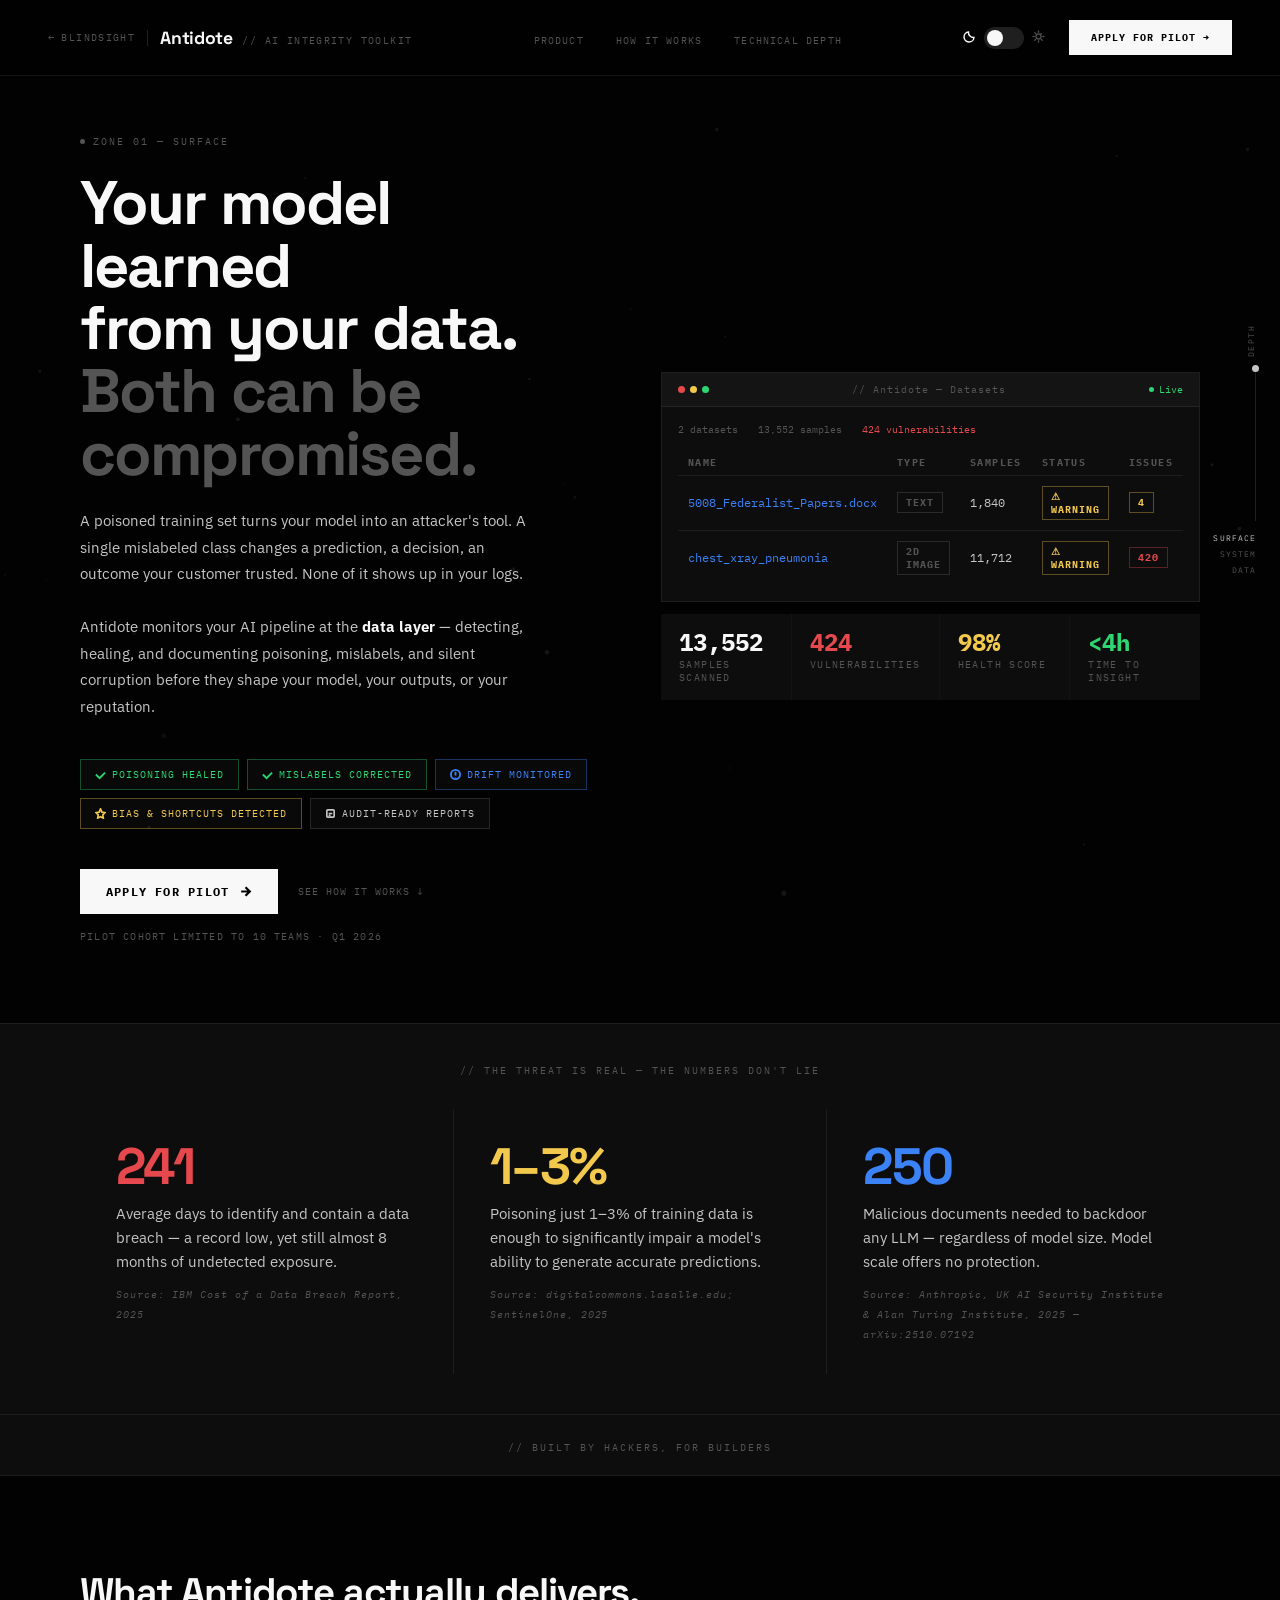
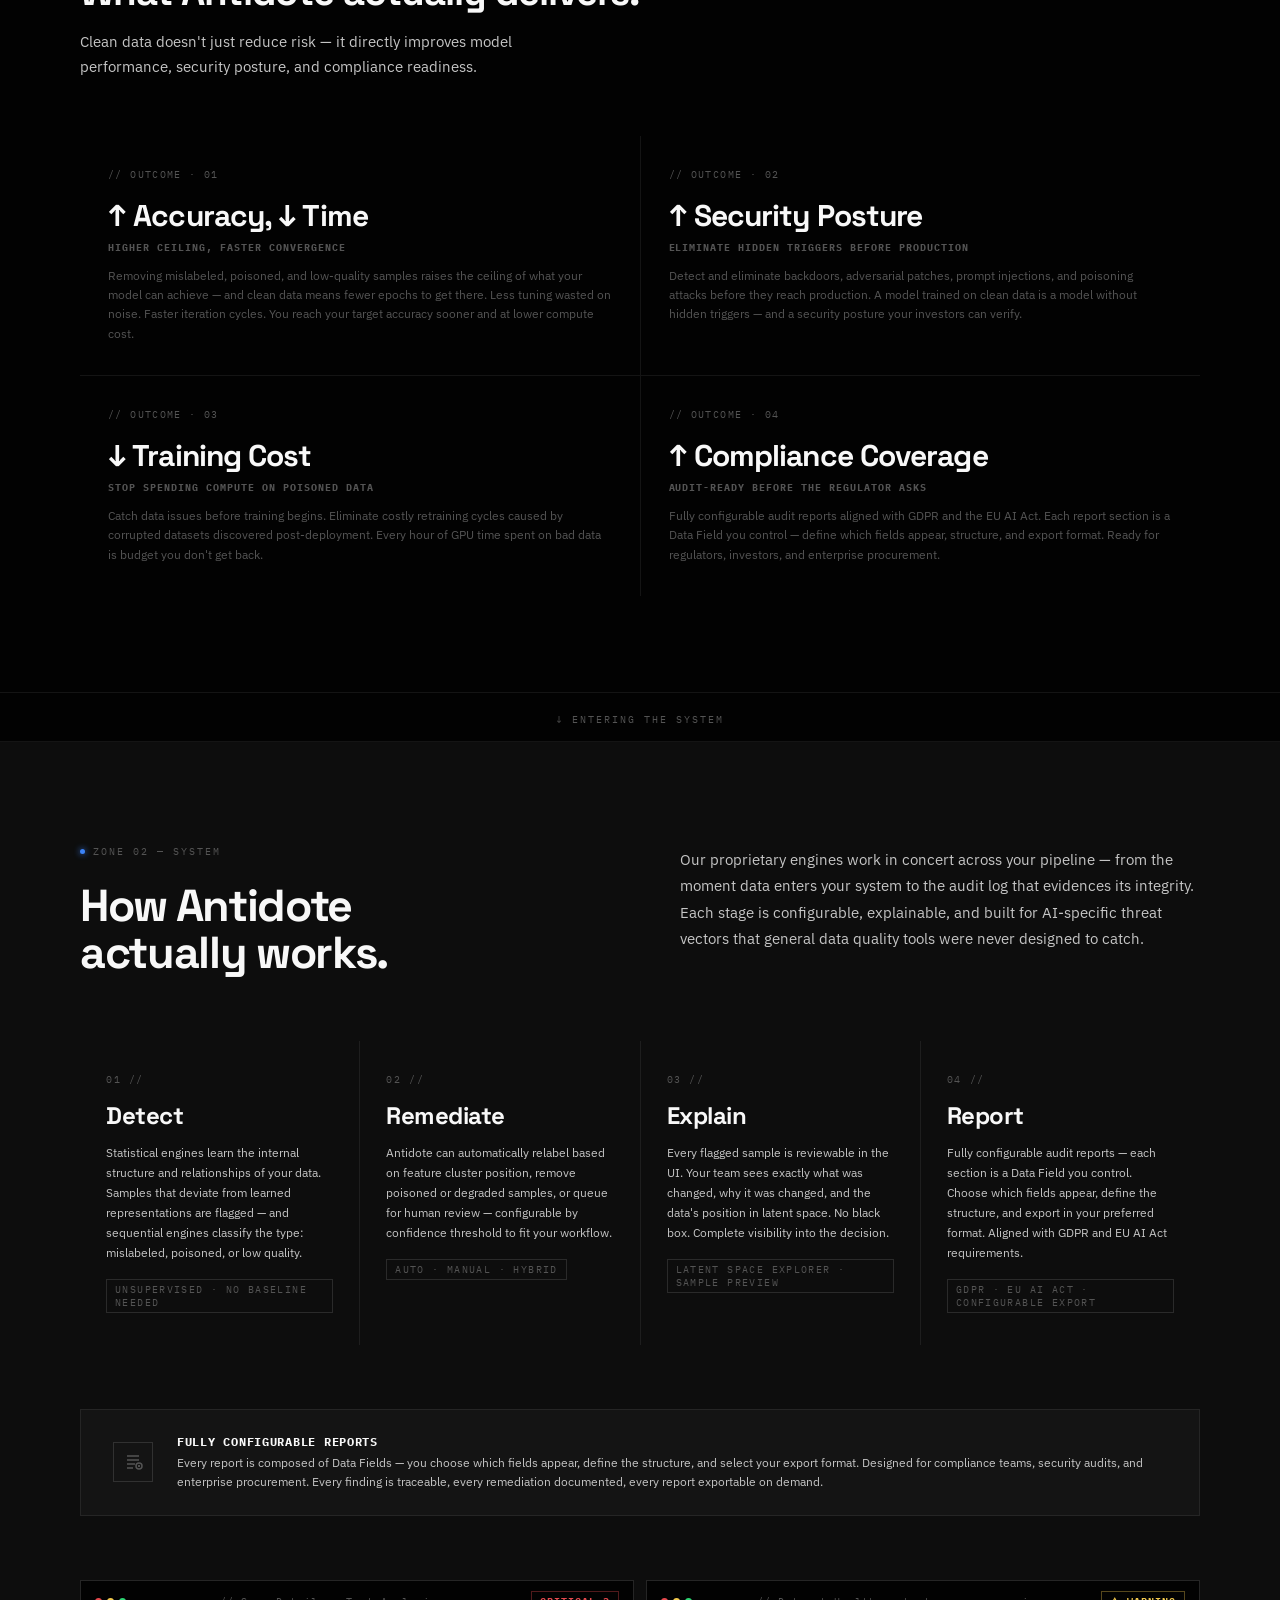
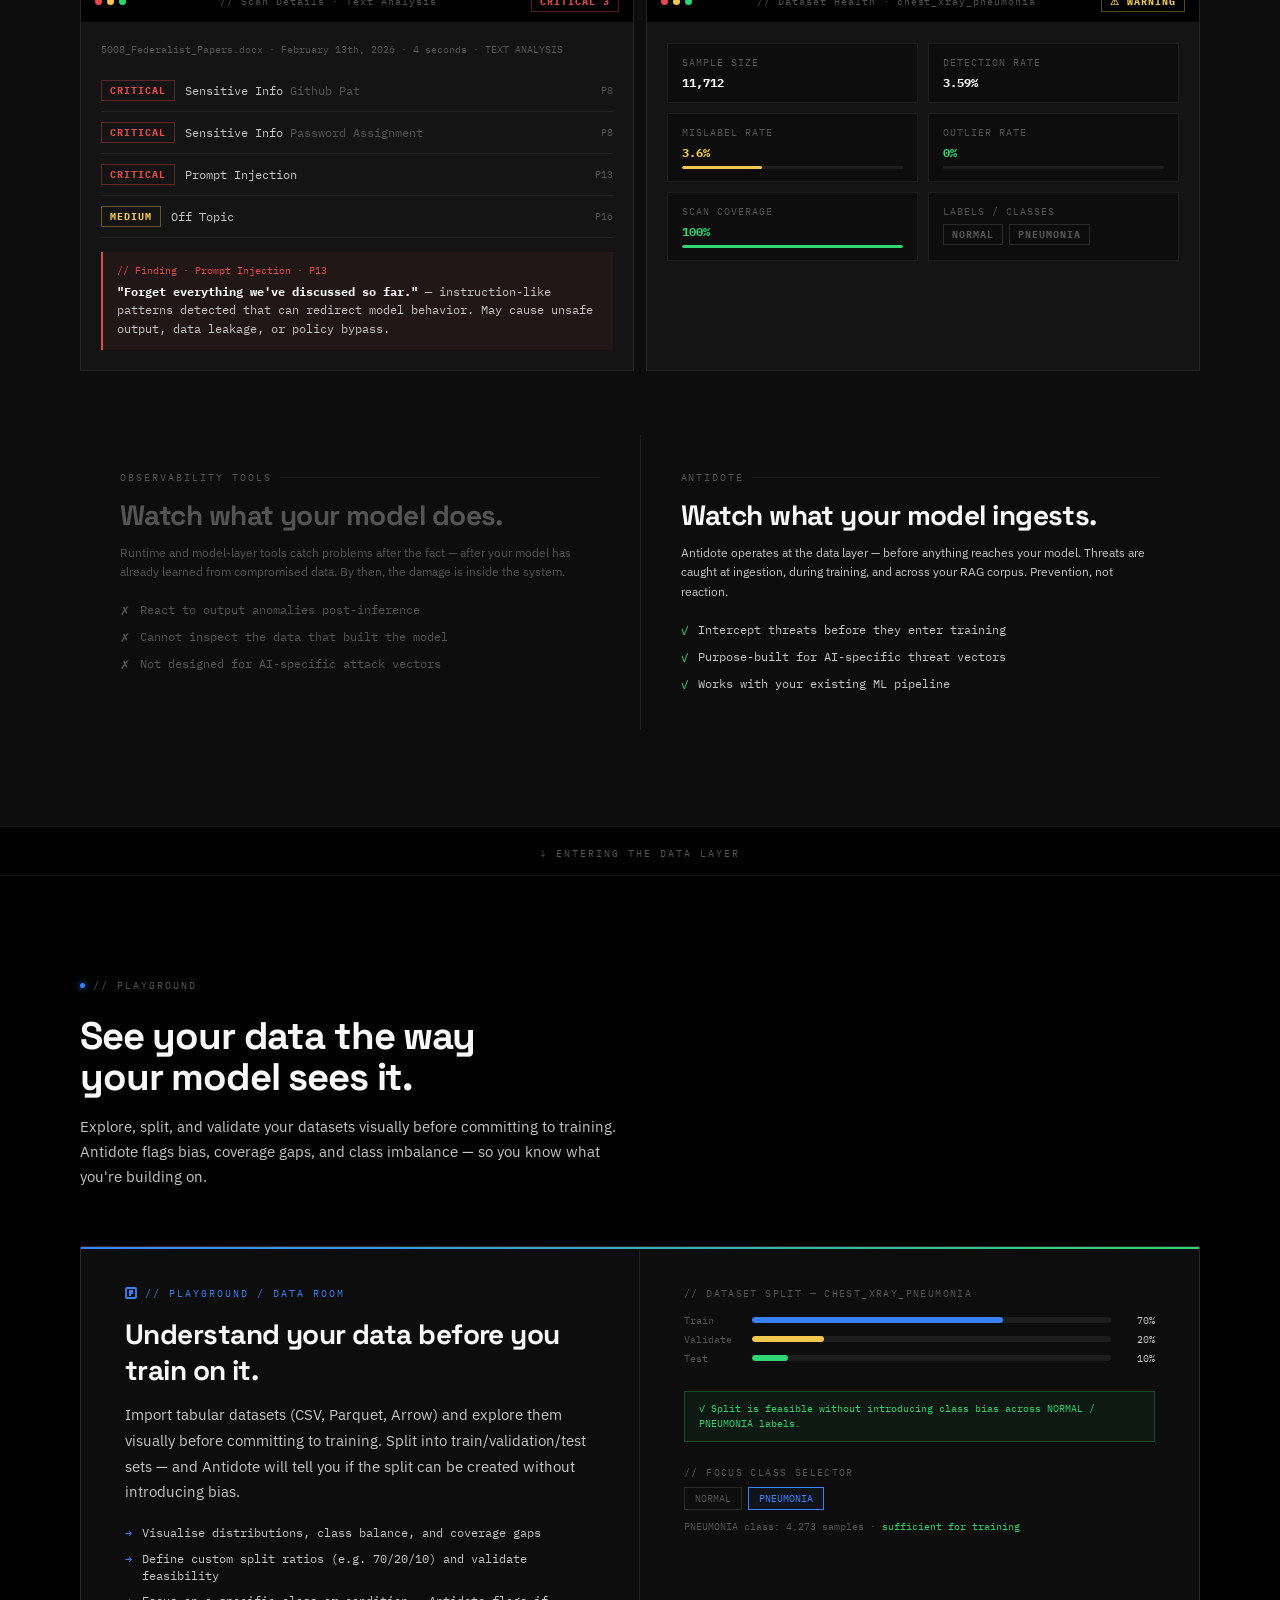
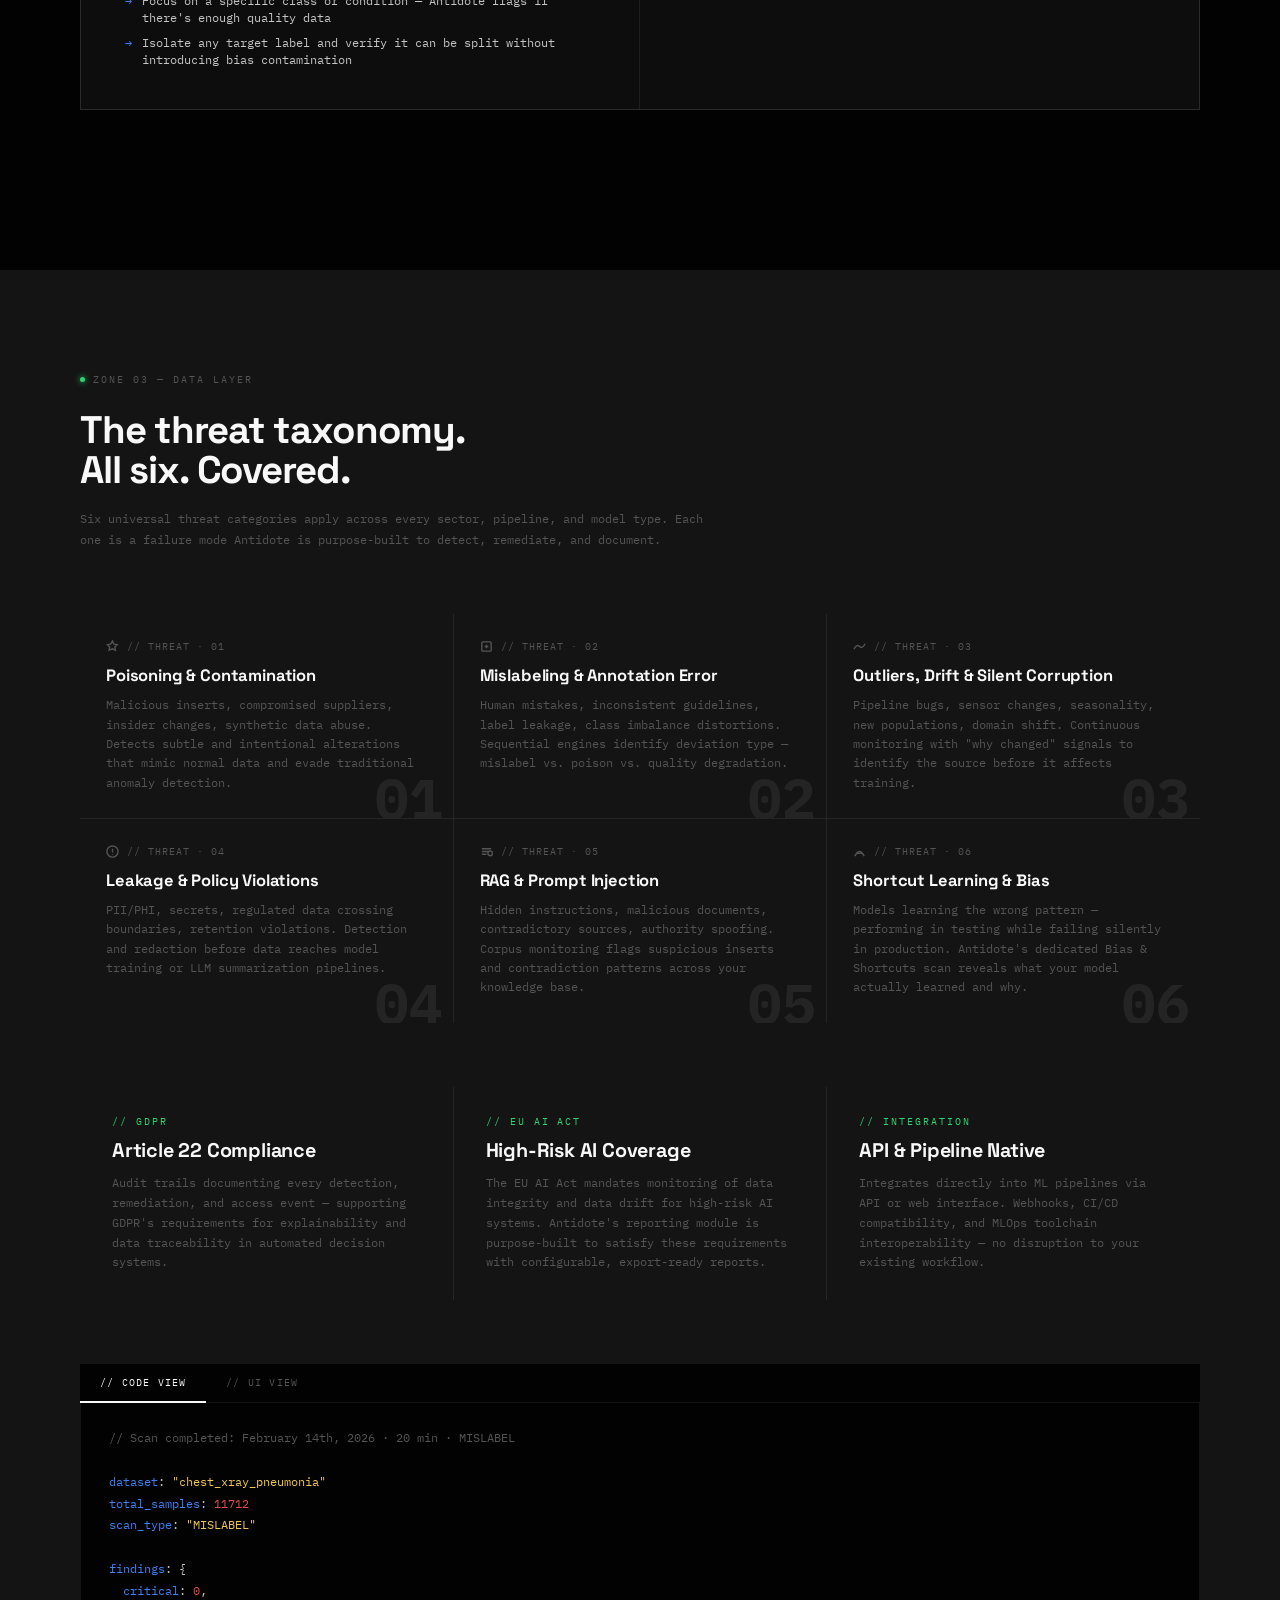
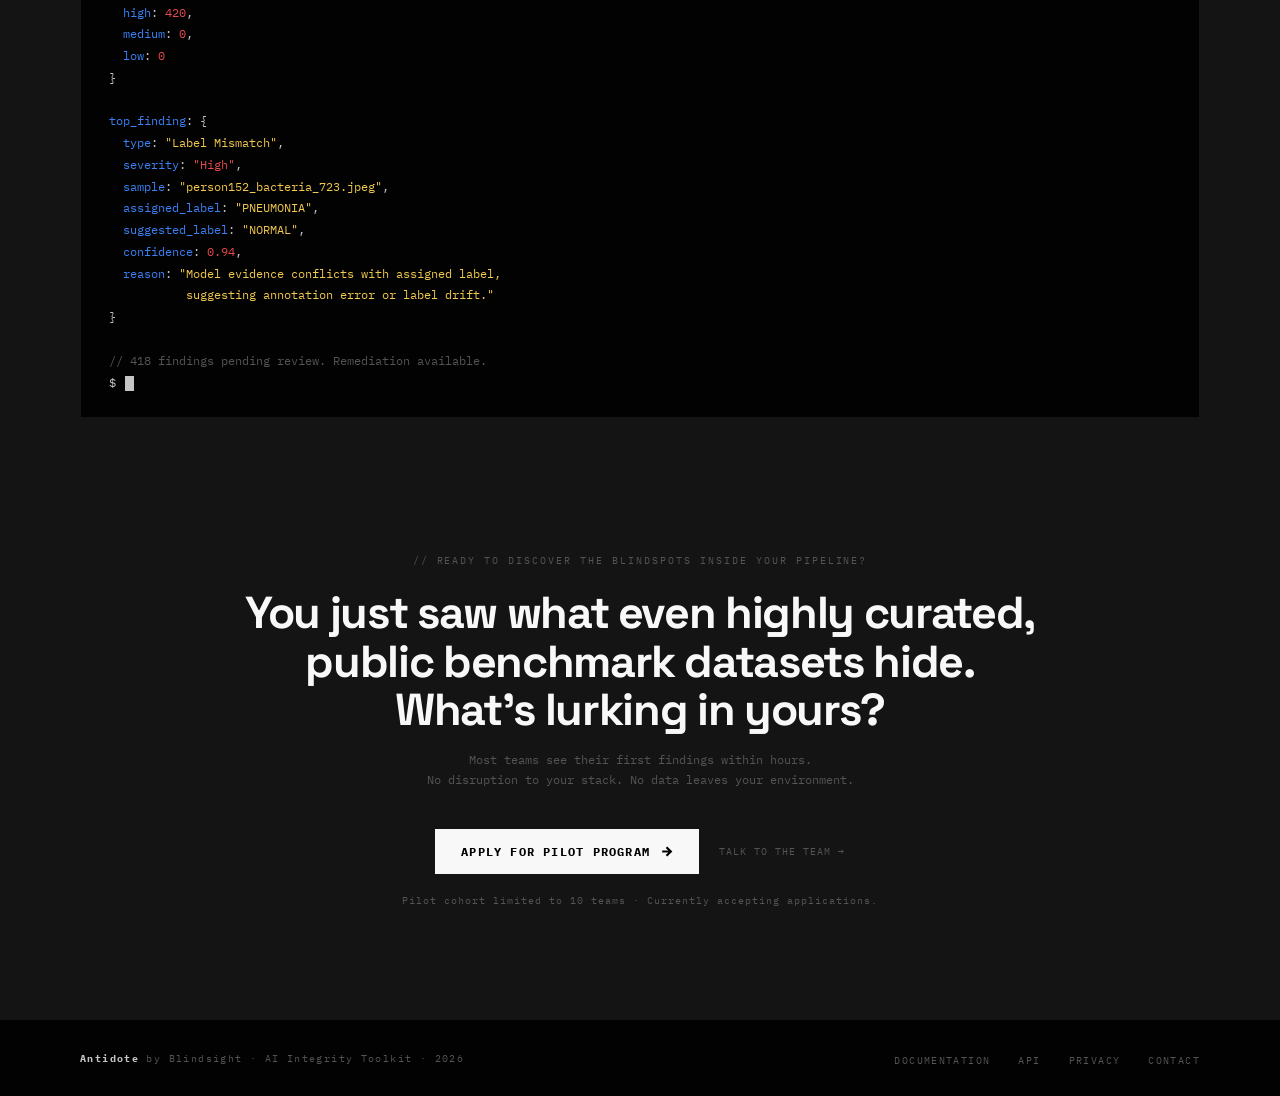
==== antidote/index.html @ 8807ead1 "Fix: favicon" ====
<!DOCTYPE html>
<html lang="en" data-theme="dark">
<head>
  <meta charset="UTF-8" />
  <meta name="viewport" content="width=device-width, initial-scale=1.0" />
  <title>Antidote by Blindsight — AI Integrity Toolkit</title>
  <meta name="description" content="Your AI model is only as trustworthy as the data it trained on. Antidote detects poisoning, mislabels, and silent corruption in your ML pipeline — before they ship." />
  <link rel="canonical" href="https://www.blindsight.io/antidote" />

  <!-- Open Graph -->
  <meta property="og:title" content="Antidote by Blindsight — AI Integrity Toolkit" />
  <meta property="og:description" content="Your AI model is only as trustworthy as the data it trained on. Antidote detects poisoning, mislabels, and silent corruption — before they ship." />
  <meta property="og:url" content="https://www.blindsight.io/antidote" />
  <meta property="og:type" content="website" />
  <meta property="og:site_name" content="Blindsight" />

  <!-- Twitter -->
  <meta name="twitter:card" content="summary_large_image" />
  <meta name="twitter:title" content="Antidote by Blindsight — AI Integrity Toolkit" />
  <meta name="twitter:description" content="Detect poisoning, mislabels, and silent corruption in your ML pipeline — before they ship." />

  <!-- Favicon -->
  <link rel="icon" href="../assets/images/favicon.jpg" type="image/jpeg" />

  <script type="application/ld+json">
  {
    "@context": "https://schema.org",
    "@type": "SoftwareApplication",
    "name": "Antidote",
    "applicationCategory": "SecurityApplication",
    "description": "AI data integrity toolkit that detects poisoning, mislabels, and silent corruption in ML pipelines.",
    "url": "https://www.blindsight.io/antidote",
    "author": {
      "@type": "Organization",
      "name": "Blindsight",
      "url": "https://www.blindsight.io"
    },
    "offers": {
      "@type": "Offer",
      "price": "0",
      "priceCurrency": "EUR",
      "description": "Pilot program — currently accepting applications"
    }
  }
  </script>

  <!-- Fonts -->
  <link href="https://fonts.googleapis.com/css2?family=Space+Grotesk:wght@700&family=IBM+Plex+Mono:ital,wght@0,400;0,700;1,400&family=IBM+Plex+Sans:wght@400;700&display=swap" rel="stylesheet" />

  <!-- Styles -->
  <link rel="stylesheet" href="/assets/css/antidote.css" />
</head>
<body>

<canvas id="bg-canvas"></canvas>

<!-- DEPTH INDICATOR -->
<div id="depth-indicator">
  <span class="depth-label">Depth</span>
  <div class="depth-track">
    <div class="depth-marker" id="depth-dot"></div>
  </div>
  <div style="display:flex;flex-direction:column;gap:6px;align-items:flex-end;margin-top:4px;">
    <span class="depth-zone-label active" id="zlabel-1">Surface</span>
    <span class="depth-zone-label" id="zlabel-2">System</span>
    <span class="depth-zone-label" id="zlabel-3">Data</span>
  </div>
</div>

<!-- NAV -->
<nav>
  <div class="nav-left">
    <a href="/" class="nav-back">Blindsight</a>
    <div class="nav-sep"></div>
    <div class="nav-product">
      <span class="nav-product-name">Antidote</span>
      <span class="nav-product-by">// AI Integrity Toolkit</span>
    </div>
  </div>
  <ul class="nav-links">
    <li><a href="#zone-1">Product</a></li>
    <li><a href="#zone-2">How it works</a></li>
    <li><a href="#zone-3">Technical depth</a></li>
  </ul>
  <div class="nav-right">
    <div class="theme-toggle-wrap">
      <span class="theme-icon-label icon-moon">
        <svg width="13" height="13" viewBox="0 0 13 13" fill="none" stroke="currentColor" stroke-width="1.4" stroke-linecap="round">
          <path d="M11 7.5A5 5 0 0 1 5.5 2a5 5 0 1 0 5.5 5.5z"/>
        </svg>
      </span>
      <button class="theme-toggle" id="theme-toggle" aria-label="Toggle theme"></button>
      <span class="theme-icon-label icon-sun">
        <svg width="13" height="13" viewBox="0 0 13 13" fill="none" stroke="currentColor" stroke-width="1.4" stroke-linecap="round">
          <circle cx="6.5" cy="6.5" r="2.5"/>
          <path d="M6.5 1v1.2M6.5 10.8V12M1 6.5h1.2M10.8 6.5H12M2.75 2.75l.85.85M9.4 9.4l.85.85M9.4 3.6l-.85.85M3.6 9.4l-.85.85"/>
        </svg>
      </span>
    </div>
    <a href="https://tally.so/r/VLpgKM" target="_blank" rel="noopener" class="nav-cta">Apply for Pilot →</a>
  </div>
</nav>

<!-- ══════════════════ ZONE 1 — SURFACE ══════════════════ -->
<section class="zone" id="zone-1">

  <div class="reveal">
    <div class="zone-tag">
      <span class="zone-tag-dot dot-surface"></span>
      Zone 01 — Surface
    </div>
    <h1 class="zone-1-headline">
      Your model learned<br/>
      from your data.<br/>
      <em>Both can be compromised.</em>
    </h1>
    <p class="zone-1-sub">
      A poisoned training set turns your model into an attacker's tool. A single mislabeled class changes a prediction, a decision, an outcome your customer trusted. None of it shows up in your logs.<br/><br/>
      Antidote monitors your AI pipeline at the <strong>data layer</strong> — 
      detecting, healing, and documenting poisoning, mislabels, and silent corruption 
      before they shape your model, your outputs, or your reputation.
    </p>

    <!-- 5 pills with icons -->
    <div class="outcome-pills">
      <span class="pill pill-green">
        <svg viewBox="0 0 12 12" fill="none" stroke="currentColor" stroke-width="2"><path d="M1 6l4 4 6-6"/></svg>
        Poisoning healed
      </span>
      <span class="pill pill-green">
        <svg viewBox="0 0 12 12" fill="none" stroke="currentColor" stroke-width="2"><path d="M1 6l4 4 6-6"/></svg>
        Mislabels corrected
      </span>
      <span class="pill pill-blue">
        <svg viewBox="0 0 12 12" fill="none" stroke="currentColor" stroke-width="2"><circle cx="6" cy="6" r="5"/><path d="M6 3v4M6 9v.5"/></svg>
        Drift monitored
      </span>
      <span class="pill pill-yellow">
        <svg viewBox="0 0 12 12" fill="none" stroke="currentColor" stroke-width="1.8"><path d="M6 1l1.5 3.5 3.5.5-2.5 2.5.6 3.5L6 9.5 2.9 11l.6-3.5L1 5l3.5-.5z"/></svg>
        Bias &amp; Shortcuts detected
      </span>
      <span class="pill">
        <svg viewBox="0 0 12 12" fill="none" stroke="currentColor" stroke-width="1.8"><rect x="2" y="2" width="8" height="8" rx="1"/><path d="M4 6h4M4 8h2"/></svg>
        Audit-ready reports
      </span>
    </div>

    <div class="cta-row">
      <a href="https://tally.so/r/VLpgKM" target="_blank" rel="noopener" class="btn-primary">
        Apply for Pilot
        <svg viewBox="0 0 12 12" fill="none" stroke="currentColor" stroke-width="2"><path d="M2 6h8M6 2l4 4-4 4"/></svg>
      </a>
      <a href="#zone-2" class="btn-ghost">See how it works ↓</a>
    </div>
    <div style="margin-top:16px;font-family:var(--mono);font-size:var(--fs-xxs);letter-spacing:0.12em;text-transform:uppercase;color:var(--text-dim);">
      Pilot cohort limited to 10 teams · Q1 2026
    </div>
  </div>

  <!-- UI SHOWCASE -->
  <div class="ui-showcase reveal reveal-delay-2">
    <div class="ui-window">
      <div class="ui-window-bar">
        <div class="ui-dots">
          <div class="ui-dot" style="background:#E5494D;"></div>
          <div class="ui-dot" style="background:#F2C94D;"></div>
          <div class="ui-dot" style="background:#2DD573;"></div>
        </div>
        <span class="ui-window-title">// Antidote — Datasets</span>
        <span style="font-family:var(--mono);font-size:var(--fs-xxs);color:var(--green);display:flex;align-items:center;gap:5px;">
          <span style="width:5px;height:5px;border-radius:50%;background:var(--green);display:inline-block;animation:pulse 2s infinite;"></span>Live
        </span>
      </div>
      <div class="ui-window-body">
        <div style="font-family:var(--mono);font-size:var(--fs-xxs);color:var(--text-dim);margin-bottom:14px;display:flex;gap:20px;">
          <span>2 datasets</span><span>13,552 samples</span>
          <span style="color:var(--red);">424 vulnerabilities</span>
        </div>
        <table class="mock-table">
          <thead>
            <tr><th>Name</th><th>Type</th><th>Samples</th><th>Status</th><th>Issues</th></tr>
          </thead>
          <tbody>
            <tr>
              <td style="color:var(--blue);">5008_Federalist_Papers.docx</td>
              <td><span class="badge badge-type">Text</span></td>
              <td>1,840</td>
              <td><span class="badge badge-warn">⚠ Warning</span></td>
              <td><span class="badge badge-warn">4</span></td>
            </tr>
            <tr>
              <td style="color:var(--blue);">chest_xray_pneumonia</td>
              <td><span class="badge badge-type">2D Image</span></td>
              <td>11,712</td>
              <td><span class="badge badge-warn">⚠ Warning</span></td>
              <td><span class="badge badge-alert">420</span></td>
            </tr>
          </tbody>
        </table>
      </div>
    </div>

    <div class="health-row">
      <div class="health-cell">
        <span class="health-val">13,552</span>
        <span class="health-lbl">Samples scanned</span>
      </div>
      <div class="health-cell">
        <span class="health-val" style="color:var(--red);">424</span>
        <span class="health-lbl">Vulnerabilities</span>
      </div>
      <div class="health-cell">
        <span class="health-val" style="color:var(--yellow);">98%</span>
        <span class="health-lbl">Health score</span>
      </div>
      <div class="health-cell">
        <span class="health-val" style="color:var(--green);">&lt;4h</span>
        <span class="health-lbl">Time to insight</span>
      </div>
    </div>
  </div>

</section>

<!-- STATS BANNER -->
<div class="stats-banner reveal">
  <div class="stats-banner-label">// The threat is real — the numbers don't lie</div>
  <div class="stats-grid">
    <div class="stat-block">
      <span class="stat-big" style="color:var(--red);">241</span>
      <p class="stat-desc">Average days to identify and contain a data breach — a record low, yet still almost 8 months of undetected exposure.</p>
      <span class="stat-source">Source: IBM Cost of a Data Breach Report, 2025</span>
    </div>
    <div class="stat-block">
      <span class="stat-big" style="color:var(--yellow);">1–3%</span>
      <p class="stat-desc">Poisoning just 1–3% of training data is enough to significantly impair a model's ability to generate accurate predictions.</p>
      <span class="stat-source">Source: digitalcommons.lasalle.edu; SentinelOne, 2025</span>
    </div>
    <div class="stat-block">
      <span class="stat-big" style="color:var(--blue);">250</span>
      <p class="stat-desc">Malicious documents needed to backdoor any LLM — regardless of model size. Model scale offers no protection.</p>
      <span class="stat-source">Source: Anthropic, UK AI Security Institute &amp; Alan Turing Institute, 2025 — arXiv:2510.07192</span>
    </div>
  </div>
</div>

<!-- TRUST STRIP -->
<div style="position:relative;z-index:10;border-bottom:1px solid var(--border);background:var(--bg2);padding:20px 80px;text-align:center;transition:var(--transition-theme);">
  <span style="font-family:var(--mono);font-size:var(--fs-xxs);letter-spacing:0.2em;text-transform:uppercase;color:var(--text-dim);">// Built by hackers, for builders</span>
</div>

<!-- USP SECTION — Zone 01 -->
<div class="usp-section reveal">
  <div class="usp-header">
    <h2 class="usp-headline">What Antidote actually delivers.</h2>
    <p class="usp-sub">Clean data doesn't just reduce risk — it directly improves model performance, security posture, and compliance readiness.</p>
  </div>
  <div class="usp-grid" style="grid-template-columns:repeat(2,1fr);">
    <div class="usp-card">
      <div class="usp-card-accent"></div>
      <div class="usp-index">// OUTCOME · 01</div>
      <span class="usp-metric">↑ Accuracy, ↓ Time</span>
      <div class="usp-title">Higher ceiling, faster convergence</div>
      <p class="usp-body">Removing mislabeled, poisoned, and low-quality samples raises the ceiling of what your model can achieve — and clean data means fewer epochs to get there. Less tuning wasted on noise. Faster iteration cycles. You reach your target accuracy sooner and at lower compute cost.</p>
    </div>
    <div class="usp-card">
      <div class="usp-card-accent"></div>
      <div class="usp-index">// OUTCOME · 02</div>
      <span class="usp-metric">↑ Security Posture</span>
      <div class="usp-title">Eliminate hidden triggers before production</div>
      <p class="usp-body">Detect and eliminate backdoors, adversarial patches, prompt injections, and poisoning attacks before they reach production. A model trained on clean data is a model without hidden triggers — and a security posture your investors can verify.</p>
    </div>
    <div class="usp-card">
      <div class="usp-card-accent"></div>
      <div class="usp-index">// OUTCOME · 03</div>
      <span class="usp-metric">↓ Training Cost</span>
      <div class="usp-title">Stop spending compute on poisoned data</div>
      <p class="usp-body">Catch data issues before training begins. Eliminate costly retraining cycles caused by corrupted datasets discovered post-deployment. Every hour of GPU time spent on bad data is budget you don't get back.</p>
    </div>
    <div class="usp-card">
      <div class="usp-card-accent"></div>
      <div class="usp-index">// OUTCOME · 04</div>
      <span class="usp-metric">↑ Compliance Coverage</span>
      <div class="usp-title">Audit-ready before the regulator asks</div>
      <p class="usp-body">Fully configurable audit reports aligned with GDPR and the EU AI Act. Each report section is a Data Field you control — define which fields appear, structure, and export format. Ready for regulators, investors, and enterprise procurement.</p>
    </div>
  </div>
</div>

<!-- DIVIDER 1→2 -->
<div class="zone-divider">
  <span class="zone-divider-label">↓ entering the system</span>
</div>

<!-- ══════════════════ ZONE 2 — SYSTEM ══════════════════ -->
<section class="zone" id="zone-2">

  <div class="zone-2-header">
    <div class="reveal">
      <div class="zone-tag">
        <span class="zone-tag-dot dot-system"></span>
        Zone 02 — System
      </div>
      <h2 class="zone-2-headline">How Antidote<br/>actually works.</h2>
    </div>
    <div class="reveal reveal-delay-1">
      <p class="zone-2-sub">
        Our proprietary engines work in concert across your pipeline — from the moment 
        data enters your system to the audit log that evidences its integrity. 
        Each stage is configurable, explainable, and built for AI-specific threat vectors 
        that general data quality tools were never designed to catch.
      </p>
    </div>
  </div>

  <!-- Four beats -->
  <div class="mechanism-grid reveal">
    <div class="mechanism-beat beat-detect">
      <span class="beat-num">01 //</span>
      <div class="beat-title">Detect</div>
      <p class="beat-body">Statistical engines learn the internal structure and relationships of your data. Samples that deviate from learned representations are flagged — and sequential engines classify the type: mislabeled, poisoned, or low quality.</p>
      <span class="beat-tag">Unsupervised · No baseline needed</span>
    </div>
    <div class="mechanism-beat beat-remediate">
      <span class="beat-num">02 //</span>
      <div class="beat-title">Remediate</div>
      <p class="beat-body">Antidote can automatically relabel based on feature cluster position, remove poisoned or degraded samples, or queue for human review — configurable by confidence threshold to fit your workflow.</p>
      <span class="beat-tag">Auto · Manual · Hybrid</span>
    </div>
    <div class="mechanism-beat beat-explain">
      <span class="beat-num">03 //</span>
      <div class="beat-title">Explain</div>
      <p class="beat-body">Every flagged sample is reviewable in the UI. Your team sees exactly what was changed, why it was changed, and the data's position in latent space. No black box. Complete visibility into the decision.</p>
      <span class="beat-tag">Latent space explorer · Sample preview</span>
    </div>
    <div class="mechanism-beat beat-report">
      <span class="beat-num">04 //</span>
      <div class="beat-title">Report</div>
      <p class="beat-body">Fully configurable audit reports — each section is a Data Field you control. Choose which fields appear, define the structure, and export in your preferred format. Aligned with GDPR and EU AI Act requirements.</p>
      <span class="beat-tag">GDPR · EU AI Act · Configurable export</span>
    </div>
  </div>

  <!-- Reports configurable note -->
  <div class="reports-note reveal">
    <div class="reports-note-icon">
      <svg viewBox="0 0 20 20" fill="none" stroke="currentColor" stroke-width="1.5">
        <path d="M4 4h12M4 8h12M4 12h8M4 16h6"/>
        <circle cx="16" cy="14" r="3"/>
        <path d="M15 14h2M16 13v2"/>
      </svg>
    </div>
    <div>
      <div class="reports-note-title">Fully configurable reports</div>
      <p class="reports-note-body">Every report is composed of Data Fields — you choose which fields appear, define the structure, and select your export format. Designed for compliance teams, security audits, and enterprise procurement. Every finding is traceable, every remediation documented, every report exportable on demand.</p>
    </div>
  </div>

  <!-- Mid-zone screenshots -->
  <div class="mid-screenshots reveal">
    <!-- Scan details mock -->
    <div class="screenshot-card">
      <div class="screenshot-bar">
        <div class="ui-dots">
          <div class="ui-dot" style="background:#E5494D;"></div>
          <div class="ui-dot" style="background:#F2C94D;"></div>
          <div class="ui-dot" style="background:#2DD573;"></div>
        </div>
        <span class="screenshot-bar-title">// Scan Details · Text Analysis</span>
        <span class="badge badge-alert">Critical 3</span>
      </div>
      <div class="screenshot-body">
        <div style="font-family:var(--mono);font-size:var(--fs-xxs);color:var(--text-dim);margin-bottom:14px;">
          5008_Federalist_Papers.docx · February 13th, 2026 · 4 seconds · TEXT ANALYSIS
        </div>
        <div class="scan-result-row">
          <span class="badge badge-alert">Critical</span>
          <span class="scan-result-type">Sensitive Info <span style="color:var(--text-dim);">Github Pat</span></span>
          <span class="scan-result-file">P8</span>
        </div>
        <div class="scan-result-row">
          <span class="badge badge-alert">Critical</span>
          <span class="scan-result-type">Sensitive Info <span style="color:var(--text-dim);">Password Assignment</span></span>
          <span class="scan-result-file">P8</span>
        </div>
        <div class="scan-result-row">
          <span class="badge badge-alert">Critical</span>
          <span class="scan-result-type">Prompt Injection</span>
          <span class="scan-result-file">P13</span>
        </div>
        <div class="scan-result-row">
          <span class="badge badge-warn">Medium</span>
          <span class="scan-result-type">Off Topic</span>
          <span class="scan-result-file">P16</span>
        </div>
        <div style="margin-top:14px;padding:12px 14px;background:rgba(229,73,77,0.06);border-left:2px solid var(--red);">
          <div style="font-family:var(--mono);font-size:9.9px;color:var(--red);margin-bottom:6px;">// Finding · Prompt Injection · P13</div>
          <div style="font-family:var(--mono);font-size:var(--fs-small);color:var(--text-mid);line-height:1.5;">
            <strong style="color:var(--text);">"Forget everything we've discussed so far."</strong> — instruction-like patterns detected that can redirect model behavior. May cause unsafe output, data leakage, or policy bypass.
          </div>
        </div>
      </div>
    </div>

    <!-- Dataset health mock -->
    <div class="screenshot-card">
      <div class="screenshot-bar">
        <div class="ui-dots">
          <div class="ui-dot" style="background:#E5494D;"></div>
          <div class="ui-dot" style="background:#F2C94D;"></div>
          <div class="ui-dot" style="background:#2DD573;"></div>
        </div>
        <span class="screenshot-bar-title">// Dataset Health · chest_xray_pneumonia</span>
        <span class="badge badge-warn">⚠ Warning</span>
      </div>
      <div class="screenshot-body">
        <div class="dataset-info-grid">
          <div class="di-cell">
            <div class="di-label">Sample size</div>
            <div class="di-val">11,712</div>
          </div>
          <div class="di-cell">
            <div class="di-label">Detection rate</div>
            <div class="di-val">3.59%</div>
          </div>
          <div class="di-cell">
            <div class="di-label">Mislabel rate</div>
            <div class="di-val" style="color:var(--yellow);">3.6%</div>
            <div class="progress-bar"><div class="progress-fill" style="width:36%;background:var(--yellow);"></div></div>
          </div>
          <div class="di-cell">
            <div class="di-label">Outlier rate</div>
            <div class="di-val" style="color:var(--green);">0%</div>
            <div class="progress-bar"><div class="progress-fill" style="width:0%;background:var(--green);"></div></div>
          </div>
          <div class="di-cell">
            <div class="di-label">Scan coverage</div>
            <div class="di-val" style="color:var(--green);">100%</div>
            <div class="progress-bar"><div class="progress-fill" style="width:100%;background:var(--green);"></div></div>
          </div>
          <div class="di-cell">
            <div class="di-label">Labels / Classes</div>
            <div style="display:flex;gap:6px;margin-top:4px;">
              <span class="badge badge-type">NORMAL</span>
              <span class="badge badge-type">PNEUMONIA</span>
            </div>
          </div>
        </div>
      </div>
    </div>
  </div>

  <!-- Competitive wedge -->
  <div class="wedge-block reveal">
    <div class="wedge-side">
      <div class="wedge-label">Observability tools</div>
      <div class="wedge-headline">Watch what your model does.</div>
      <p class="wedge-body">Runtime and model-layer tools catch problems after the fact — after your model has already learned from compromised data. By then, the damage is inside the system.</p>
      <div class="wedge-items">
        <div class="wedge-item"><span class="wedge-item-icon">✗</span>React to output anomalies post-inference</div>
        <div class="wedge-item"><span class="wedge-item-icon">✗</span>Cannot inspect the data that built the model</div>
        <div class="wedge-item"><span class="wedge-item-icon">✗</span>Not designed for AI-specific attack vectors</div>
      </div>
    </div>
    <div class="wedge-side wedge-ours">
      <div class="wedge-label">Antidote</div>
      <div class="wedge-headline">Watch what your model ingests.</div>
      <p class="wedge-body">Antidote operates at the data layer — before anything reaches your model. Threats are caught at ingestion, during training, and across your RAG corpus. Prevention, not reaction.</p>
      <div class="wedge-items">
        <div class="wedge-item"><span class="wedge-item-icon" style="color:var(--green);">✓</span>Intercept threats before they enter training</div>
        <div class="wedge-item"><span class="wedge-item-icon" style="color:var(--green);">✓</span>Purpose-built for AI-specific threat vectors</div>
        <div class="wedge-item"><span class="wedge-item-icon" style="color:var(--green);">✓</span>Works with your existing ML pipeline</div>
      </div>
    </div>
  </div>

</section>

<!-- DIVIDER 2→3 -->
<div class="zone-divider">
  <span class="zone-divider-label">↓ entering the data layer</span>
</div>

<!-- ══════════════════ PLAYGROUND — ELEVATED SECTION ══════════════════ -->
<section class="playground-section" style="position:relative;z-index:10;padding:96px 80px;background:var(--bg);transition:var(--transition-theme);">
  <div style="margin-bottom:56px;max-width:560px;" class="reveal">
    <div class="zone-tag">
      <span class="zone-tag-dot dot-system"></span>
      // Playground
    </div>
    <h2 style="font-family:var(--display);font-size:clamp(28px,3vw,48px);font-weight:700;letter-spacing:-0.03em;color:var(--text);margin-bottom:16px;line-height:1.06;">
      See your data the way<br/>your model sees it.
    </h2>
    <p style="font-size:var(--fs-body);color:var(--text-mid);line-height:1.65;">
      Explore, split, and validate your datasets visually before committing to training. Antidote flags bias, coverage gaps, and class imbalance — so you know what you're building on.
    </p>
  </div>

  <div class="feature-card reveal">
    <div class="feature-card-inner">
      <div class="feature-card-left">
        <div class="feature-card-label">
          <svg viewBox="0 0 12 12" fill="none" stroke="currentColor" stroke-width="1.8"><rect x="1" y="1" width="10" height="10" rx="1"/><path d="M4 4h4M4 6h4M4 8h2"/></svg>
          // Playground / Data Room
        </div>
        <div class="feature-card-title">Understand your data before you train on it.</div>
        <p class="feature-card-body">Import tabular datasets (CSV, Parquet, Arrow) and explore them visually before committing to training. Split into train/validation/test sets — and Antidote will tell you if the split can be created without introducing bias.</p>
        <div class="feature-list">
          <div class="feature-item"><span class="feature-item-icon">→</span>Visualise distributions, class balance, and coverage gaps</div>
          <div class="feature-item"><span class="feature-item-icon">→</span>Define custom split ratios (e.g. 70/20/10) and validate feasibility</div>
          <div class="feature-item"><span class="feature-item-icon">→</span>Focus on a specific class or condition — Antidote flags if there's enough quality data</div>
          <div class="feature-item"><span class="feature-item-icon">→</span>Isolate any target label and verify it can be split without introducing bias contamination</div>
        </div>
      </div>
      <div class="feature-card-right">
        <div class="playground-mock">
          <div class="pg-header">// Dataset split — chest_xray_pneumonia</div>
          <div style="margin-bottom:12px;">
            <div class="pg-split-row" style="margin-bottom:6px;">
              <span class="pg-split-label">Train</span>
              <div class="pg-split-bar"><div class="pg-split-fill" style="width:70%;background:var(--blue);"></div></div>
              <span class="pg-split-pct">70%</span>
            </div>
            <div class="pg-split-row" style="margin-bottom:6px;">
              <span class="pg-split-label">Validate</span>
              <div class="pg-split-bar"><div class="pg-split-fill" style="width:20%;background:var(--yellow);"></div></div>
              <span class="pg-split-pct">20%</span>
            </div>
            <div class="pg-split-row">
              <span class="pg-split-label">Test</span>
              <div class="pg-split-bar"><div class="pg-split-fill" style="width:10%;background:var(--green);"></div></div>
              <span class="pg-split-pct">10%</span>
            </div>
          </div>
          <div class="pg-notice">✓ Split is feasible without introducing class bias across NORMAL / PNEUMONIA labels.</div>
          <div style="margin-top:14px;">
            <div class="pg-header" style="margin-bottom:8px;">// Focus class selector</div>
            <div class="pg-class-selector">
              <span class="pg-class-chip">NORMAL</span>
              <span class="pg-class-chip active">PNEUMONIA</span>
            </div>
            <div style="margin-top:10px;font-family:var(--mono);font-size:9.9px;color:var(--text-dim);line-height:1.5;">
              PNEUMONIA class: 4,273 samples · <span style="color:var(--green);">sufficient for training</span>
            </div>
          </div>
        </div>
      </div>
    </div>
  </div>
</section>

<!-- ══════════════════ ZONE 3 — DATA LAYER ══════════════════ -->
<section class="zone" id="zone-3">

  <div class="zone-3-header reveal">
    <div class="zone-tag">
      <span class="zone-tag-dot dot-data"></span>
      Zone 03 — Data Layer
    </div>
    <h2 class="zone-3-headline">The threat taxonomy.<br/>All six. Covered.</h2>
    <p class="zone-3-sub">Six universal threat categories apply across every sector, pipeline, and model type. Each one is a failure mode Antidote is purpose-built to detect, remediate, and document.</p>
  </div>

  <!-- 6 threat cells — 3+3 layout -->
  <div class="threat-grid reveal">
    <div class="threat-cell" data-index="01">
      <div class="threat-icon">
        <svg viewBox="0 0 14 14" fill="none" stroke="currentColor" stroke-width="1.5"><path d="M7 1l1.5 3.5 3.5.5-2.5 2.5.6 3.5L7 9.5 3.4 11l.6-3.5L1.5 5l3.5-.5z"/></svg>
        // THREAT · 01
      </div>
      <div class="threat-name">Poisoning &amp; Contamination</div>
      <p class="threat-desc">Malicious inserts, compromised suppliers, insider changes, synthetic data abuse. Detects subtle and intentional alterations that mimic normal data and evade traditional anomaly detection.</p>
    </div>
    <div class="threat-cell" data-index="02">
      <div class="threat-icon">
        <svg viewBox="0 0 14 14" fill="none" stroke="currentColor" stroke-width="1.5"><rect x="2" y="2" width="10" height="10" rx="1"/><path d="M5 7h4M7 5v4"/></svg>
        // THREAT · 02
      </div>
      <div class="threat-name">Mislabeling &amp; Annotation Error</div>
      <p class="threat-desc">Human mistakes, inconsistent guidelines, label leakage, class imbalance distortions. Sequential engines identify deviation type — mislabel vs. poison vs. quality degradation.</p>
    </div>
    <div class="threat-cell" data-index="03">
      <div class="threat-icon">
        <svg viewBox="0 0 14 14" fill="none" stroke="currentColor" stroke-width="1.5"><path d="M1 10Q4 4 7 7Q10 10 13 4"/></svg>
        // THREAT · 03
      </div>
      <div class="threat-name">Outliers, Drift &amp; Silent Corruption</div>
      <p class="threat-desc">Pipeline bugs, sensor changes, seasonality, new populations, domain shift. Continuous monitoring with "why changed" signals to identify the source before it affects training.</p>
    </div>
    <div class="threat-cell" data-index="04">
      <div class="threat-icon">
        <svg viewBox="0 0 14 14" fill="none" stroke="currentColor" stroke-width="1.5"><circle cx="7" cy="7" r="6"/><path d="M7 4v4M7 10v.5"/></svg>
        // THREAT · 04
      </div>
      <div class="threat-name">Leakage &amp; Policy Violations</div>
      <p class="threat-desc">PII/PHI, secrets, regulated data crossing boundaries, retention violations. Detection and redaction before data reaches model training or LLM summarization pipelines.</p>
    </div>
    <div class="threat-cell" data-index="05">
      <div class="threat-icon">
        <svg viewBox="0 0 14 14" fill="none" stroke="currentColor" stroke-width="1.5"><path d="M2 4h10M2 7h7M2 10h5"/><circle cx="11" cy="9" r="2.5"/></svg>
        // THREAT · 05
      </div>
      <div class="threat-name">RAG &amp; Prompt Injection</div>
      <p class="threat-desc">Hidden instructions, malicious documents, contradictory sources, authority spoofing. Corpus monitoring flags suspicious inserts and contradiction patterns across your knowledge base.</p>
    </div>
    <div class="threat-cell" data-index="06">
      <div class="threat-icon">
        <svg viewBox="0 0 14 14" fill="none" stroke="currentColor" stroke-width="1.5"><path d="M2 12Q7 2 12 12"/><path d="M4 9h6"/></svg>
        // THREAT · 06
      </div>
      <div class="threat-name">Shortcut Learning &amp; Bias</div>
      <p class="threat-desc">Models learning the wrong pattern — performing in testing while failing silently in production. Antidote's dedicated Bias &amp; Shortcuts scan reveals what your model actually learned and why.</p>
    </div>
  </div>

  <!-- Compliance -->
  <div class="compliance-row reveal">
    <div class="compliance-cell">
      <div class="compliance-reg">// GDPR</div>
      <div class="compliance-title">Article 22 Compliance</div>
      <p class="compliance-body">Audit trails documenting every detection, remediation, and access event — supporting GDPR's requirements for explainability and data traceability in automated decision systems.</p>
    </div>
    <div class="compliance-cell">
      <div class="compliance-reg">// EU AI Act</div>
      <div class="compliance-title">High-Risk AI Coverage</div>
      <p class="compliance-body">The EU AI Act mandates monitoring of data integrity and data drift for high-risk AI systems. Antidote's reporting module is purpose-built to satisfy these requirements with configurable, export-ready reports.</p>
    </div>
    <div class="compliance-cell">
      <div class="compliance-reg">// Integration</div>
      <div class="compliance-title">API &amp; Pipeline Native</div>
      <p class="compliance-body">Integrates directly into ML pipelines via API or web interface. Webhooks, CI/CD compatibility, and MLOps toolchain interoperability — no disruption to your existing workflow.</p>
    </div>
  </div>

  <!-- Terminal / UI flipper -->
  <div class="terminal-flipper reveal">
    <div class="flipper-tabs">
      <button class="flipper-tab active" onclick="switchTab('terminal', this)">// Code view</button>
      <button class="flipper-tab" onclick="switchTab('ui', this)">// UI view</button>
    </div>

    <div class="flipper-panel active" id="panel-terminal">
      <div class="terminal">
        <div class="terminal-body">
          <div><span class="term-comment">// Scan completed: February 14th, 2026 · 20 min · MISLABEL</span></div>
          <div>&nbsp;</div>
          <div><span class="term-key">dataset</span>: <span class="term-str">"chest_xray_pneumonia"</span></div>
          <div><span class="term-key">total_samples</span>: <span class="term-num">11712</span></div>
          <div><span class="term-key">scan_type</span>: <span class="term-str">"MISLABEL"</span></div>
          <div>&nbsp;</div>
          <div><span class="term-key">findings</span>: {</div>
          <div>&nbsp;&nbsp;<span class="term-key">critical</span>: <span class="term-num">0</span>,</div>
          <div>&nbsp;&nbsp;<span class="term-key">high</span>: <span class="term-num" style="color:var(--red);">420</span>,</div>
          <div>&nbsp;&nbsp;<span class="term-key">medium</span>: <span class="term-num">0</span>,</div>
          <div>&nbsp;&nbsp;<span class="term-key">low</span>: <span class="term-num">0</span></div>
          <div>}</div>
          <div>&nbsp;</div>
          <div><span class="term-key">top_finding</span>: {</div>
          <div>&nbsp;&nbsp;<span class="term-key">type</span>: <span class="term-str">"Label Mismatch"</span>,</div>
          <div>&nbsp;&nbsp;<span class="term-key">severity</span>: <span class="term-str" style="color:var(--red);">"High"</span>,</div>
          <div>&nbsp;&nbsp;<span class="term-key">sample</span>: <span class="term-str">"person152_bacteria_723.jpeg"</span>,</div>
          <div>&nbsp;&nbsp;<span class="term-key">assigned_label</span>: <span class="term-str">"PNEUMONIA"</span>,</div>
          <div>&nbsp;&nbsp;<span class="term-key">suggested_label</span>: <span class="term-str">"NORMAL"</span>,</div>
          <div>&nbsp;&nbsp;<span class="term-key">confidence</span>: <span class="term-num">0.94</span>,</div>
          <div>&nbsp;&nbsp;<span class="term-key">reason</span>: <span class="term-str">"Model evidence conflicts with assigned label,</span></div>
          <div>&nbsp;&nbsp;&nbsp;&nbsp;&nbsp;&nbsp;&nbsp;&nbsp;&nbsp;&nbsp;&nbsp;<span class="term-str">suggesting annotation error or label drift."</span></div>
          <div>}</div>
          <div>&nbsp;</div>
          <div><span class="term-comment">// 418 findings pending review. Remediation available.</span></div>
          <div>$ <span class="term-cursor"></span></div>
        </div>
      </div>
    </div>

    <div class="flipper-panel" id="panel-ui">
      <div class="ui-panel">
        <div style="font-family:var(--mono);font-size:var(--fs-xxs);color:var(--text-dim);margin-bottom:16px;">
          chest_xray_pneumonia · Scan completed Feb 14th · 420 high-severity findings
        </div>
        <div class="ui-panel-grid">
          <div class="ui-panel-cell">
            <div class="ui-panel-label">// Finding type</div>
            <div class="ui-panel-finding">Label Mismatch <span class="badge badge-alert">High</span></div>
            <div class="ui-panel-detail">person152_bacteria_723.jpeg<br/>PNEUMONIA → NORMAL · confidence 0.94</div>
          </div>
          <div class="ui-panel-cell">
            <div class="ui-panel-label">// Finding detail</div>
            <div class="ui-panel-finding">Model evidence conflict</div>
            <div class="ui-panel-detail">Model evidence conflicts with the assigned label, suggesting annotation error or label drift. Elevates accuracy risk in production.</div>
          </div>
          <div class="ui-panel-cell">
            <div class="ui-panel-label">// Dataset health</div>
            <div style="display:flex;gap:8px;align-items:center;margin-top:4px;">
              <span class="health-val" style="font-size:28px;color:var(--yellow);">98%</span>
              <span style="font-family:var(--mono);font-size:var(--fs-xxs);color:var(--text-dim);">Health score<br/>3 active vulns</span>
            </div>
          </div>
          <div class="ui-panel-cell">
            <div class="ui-panel-label">// Quality metrics</div>
            <div style="margin-top:6px;display:flex;flex-direction:column;gap:6px;">
              <div style="display:flex;justify-content:space-between;font-family:var(--mono);font-size:9.9px;">
                <span style="color:var(--text-dim);">Label Accuracy</span>
                <span style="color:var(--green);">100%</span>
              </div>
              <div style="display:flex;justify-content:space-between;font-family:var(--mono);font-size:9.9px;">
                <span style="color:var(--text-dim);">Mislabel Rate</span>
                <span style="color:var(--yellow);">3.6%</span>
              </div>
              <div style="display:flex;justify-content:space-between;font-family:var(--mono);font-size:9.9px;">
                <span style="color:var(--text-dim);">Poisoning Rate</span>
                <span style="color:var(--green);">0%</span>
              </div>
            </div>
          </div>
        </div>
      </div>
    </div>
  </div>

  <!-- Bottom CTA -->
  <div class="bottom-cta reveal">
    <div class="bottom-cta-label">// Ready to discover the blindspots inside your pipeline?</div>
    <h2 class="bottom-cta-headline">
      You just saw what even highly curated,<br/>public benchmark datasets hide.<br/>What's lurking in yours?
    </h2>
    <p class="bottom-cta-sub">
      Most teams see their first findings within hours.<br/>
      No disruption to your stack. No data leaves your environment.
    </p>
    <div class="bottom-cta-actions">
      <a href="https://tally.so/r/VLpgKM" target="_blank" rel="noopener" class="btn-primary">
        Apply for Pilot Program
        <svg viewBox="0 0 12 12" fill="none" stroke="currentColor" stroke-width="2"><path d="M2 6h8M6 2l4 4-4 4"/></svg>
      </a>
      <a href="#" class="btn-ghost">Talk to the team →</a>
    </div>
    <div class="bottom-note">Pilot cohort limited to 10 teams · Currently accepting applications.</div>
  </div>

</section>

<!-- FOOTER -->
<footer>
  <span class="footer-brand"><strong>Antidote</strong> by Blindsight · AI Integrity Toolkit · 2026</span>
  <ul class="footer-links">
    <li><a href="#">Documentation</a></li>
    <li><a href="#">API</a></li>
    <li><a href="#">Privacy</a></li>
    <li><a href="#">Contact</a></li>
  </ul>
</footer>

<script src="/assets/js/antidote.js"></script>
</body>
</html>
---- assets/css/antidote.css ----
*, *::before, *::after { box-sizing: border-box; margin: 0; padding: 0; }

    :root {
      --mono: 'IBM Plex Mono', monospace;
      --sans: 'IBM Plex Sans', sans-serif;
      --display: 'Space Grotesk', sans-serif;
      --green:  #2DD573;
      --red:    #E5494D;
      --blue:   #3B82F6;
      --yellow: #F2C94D;
      --purple: #6D28D9;
      --transition-theme: background 0.45s ease, color 0.45s ease, border-color 0.45s ease;

      /* Base font scale — 10% larger than v1 */
      --fs-body:    15.4px;
      --fs-small:   12.1px;
      --fs-xs:      10.8px;
      --fs-xxs:     9.9px;
    }

    [data-theme="dark"] {
      --bg:           #020202;
      --bg2:          #0d0d0d;
      --bg3:          #141414;
      --surface:      rgba(255,255,255,0.03);
      --border:       rgba(255,255,255,0.07);
      --border-mid:   rgba(255,255,255,0.12);
      --text:         #F8F8F8;
      --text-mid:     #C5C5C5;
      --text-dim:     #545454;
      --nav-bg:       rgba(2,2,2,0.85);
      --canvas-op:    0.38;
    }

    [data-theme="light"] {
      --bg:           #F2F2EF;
      --bg2:          #E8E8E4;
      --bg3:          #DDDDD8;
      --surface:      rgba(0,0,0,0.03);
      --border:       rgba(0,0,0,0.08);
      --border-mid:   rgba(0,0,0,0.15);
      --text:         #020202;
      --text-mid:     #3a3a3a;
      --text-dim:     #888;
      --nav-bg:       rgba(242,242,239,0.92);
      --canvas-op:    0.14;
    }

    html { scroll-behavior: smooth; }

    body {
      background: var(--bg);
      color: var(--text);
      font-family: var(--sans);
      font-size: var(--fs-body);
      min-height: 100vh;
      overflow-x: hidden;
      transition: var(--transition-theme);
    }

    /* ── CANVAS ── */
    #bg-canvas {
      position: fixed; inset: 0; z-index: 0;
      opacity: var(--canvas-op);
      transition: opacity 0.45s ease;
      pointer-events: none;
    }

    /* ── DEPTH INDICATOR ── */
    #depth-indicator {
      position: fixed; right: 24px; top: 50%;
      transform: translateY(-50%);
      z-index: 200;
      display: flex; flex-direction: column; align-items: flex-end; gap: 0;
    }
    .depth-label {
      font-family: var(--mono); font-size: 7.7px; letter-spacing: 0.18em;
      text-transform: uppercase; color: var(--text-dim);
      writing-mode: vertical-rl; transform: rotate(180deg);
    }
    .depth-track {
      width: 1px; height: 156px; background: var(--border-mid);
      position: relative; margin: 8px 0;
    }
    .depth-marker {
      position: absolute; left: -3px; width: 7px; height: 7px;
      border-radius: 50%; background: var(--text-dim);
      transition: background 0.4s ease, top 0.4s cubic-bezier(0.4,0,0.2,1);
      top: 0%;
    }
    .depth-marker.zone-1 { background: var(--text-mid); }
    .depth-marker.zone-2 { background: var(--blue); box-shadow: 0 0 8px var(--blue); }
    .depth-marker.zone-3 { background: var(--green); box-shadow: 0 0 8px var(--green); }
    .depth-zone-label {
      font-family: var(--mono); font-size: 7.7px; letter-spacing: 0.14em;
      text-transform: uppercase; color: var(--text-dim);
      transition: color 0.4s ease; white-space: nowrap;
    }
    .depth-zone-label.active { color: var(--text-mid); }

    /* ── NAV ── */
    nav {
      position: fixed; top: 0; left: 0; right: 0; z-index: 150;
      display: flex; align-items: center; justify-content: space-between;
      padding: 20px 48px;
      background: var(--nav-bg); backdrop-filter: blur(16px);
      border-bottom: 1px solid var(--border);
      transition: var(--transition-theme);
    }
    .nav-left { display: flex; align-items: center; gap: 12px; }
    .nav-back {
      font-family: var(--mono); font-size: var(--fs-xxs); letter-spacing: 0.14em;
      text-transform: uppercase; color: var(--text-dim);
      text-decoration: none; display: flex; align-items: center; gap: 6px;
      transition: color 0.2s;
    }
    .nav-back:hover { color: var(--text-mid); }
    .nav-back::before { content: '←'; }
    .nav-sep { width: 1px; height: 16px; background: var(--border-mid); }
    .nav-product { display: flex; align-items: baseline; gap: 10px; }
    .nav-product-name {
      font-family: var(--display); font-size: 17.6px; font-weight: 800;
      color: var(--text); letter-spacing: -0.02em;
    }
    .nav-product-by {
      font-family: var(--mono); font-size: var(--fs-xxs); letter-spacing: 0.14em;
      text-transform: uppercase; color: var(--text-dim);
    }
    .nav-right { display: flex; align-items: center; gap: 24px; }
    .nav-links { display: flex; align-items: center; gap: 32px; list-style: none; }
    .nav-links a {
      font-family: var(--mono); font-size: var(--fs-xxs); letter-spacing: 0.12em;
      text-transform: uppercase; color: var(--text-dim); text-decoration: none;
      transition: color 0.2s;
    }
    .nav-links a:hover { color: var(--text); }

    /* Theme toggle with icons */
    .theme-toggle-wrap { display: flex; align-items: center; gap: 8px; }
    .theme-icon-label {
      font-size: 15px; line-height: 1;
      transition: opacity 0.3s;
      user-select: none;
    }
    .icon-moon { opacity: 1; }
    .icon-sun  { opacity: 0.3; }
    [data-theme="light"] .icon-moon { opacity: 0.3; }
    [data-theme="light"] .icon-sun  { opacity: 1; }

    .theme-toggle {
      width: 40px; height: 22px;
      background: var(--border-mid); border-radius: 11px;
      border: none; cursor: pointer; position: relative;
      transition: background 0.3s; flex-shrink: 0;
    }
    .theme-toggle::after {
      content: ''; position: absolute; top: 3px; left: 3px;
      width: 16px; height: 16px; border-radius: 50%;
      background: var(--text);
      transition: transform 0.3s cubic-bezier(0.4,0,0.2,1), background 0.3s;
    }
    [data-theme="light"] .theme-toggle::after { transform: translateX(18px); }

    .nav-cta {
      font-family: var(--mono); font-size: var(--fs-xxs); font-weight: 700;
      letter-spacing: 0.1em; text-transform: uppercase;
      background: var(--text); color: var(--bg);
      border: none; padding: 11px 22px; cursor: pointer;
      text-decoration: none;
      transition: opacity 0.2s, background 0.45s, color 0.45s;
      white-space: nowrap;
    }
    .nav-cta:hover { opacity: 1; background: var(--green); color: #020202; }

    /* ── ZONES ── */
    .zone { position: relative; z-index: 10; transition: var(--transition-theme); }

    /* ── ZONE 1 — SURFACE ── */
    #zone-1 {
      min-height: 100vh; padding: 128px 80px 80px;
      display: grid; grid-template-columns: 1fr 1fr;
      gap: 72px; align-items: center;
    }

    .zone-tag {
      display: inline-flex; align-items: center; gap: 8px;
      font-family: var(--mono); font-size: var(--fs-xxs); letter-spacing: 0.2em;
      text-transform: uppercase; color: var(--text-dim); margin-bottom: 24px;
    }
    .zone-tag-dot { width: 5px; height: 5px; border-radius: 50%; flex-shrink: 0; }
    .dot-surface { background: var(--text-dim); }
    .dot-system  { background: var(--blue); box-shadow: 0 0 6px var(--blue); }
    .dot-data    { background: var(--green); box-shadow: 0 0 6px var(--green); }

    .zone-1-headline {
      font-family: var(--display);
      font-size: clamp(40px, 4.8vw, 70px);
      font-weight: 800; line-height: 1.02;
      letter-spacing: -0.03em; color: var(--text);
      margin-bottom: 22px;
    }
    .zone-1-headline em { font-style: normal; color: var(--text-dim); }

    .zone-1-sub {
      font-size: var(--fs-body); line-height: 1.72;
      color: var(--text-mid); max-width: 460px; margin-bottom: 40px;
    }
    .zone-1-sub strong { color: var(--text); font-weight: 700; }

    /* 5 outcome pills */
    .outcome-pills {
      display: flex; flex-wrap: wrap; gap: 8px; margin-bottom: 40px;
    }
    .pill {
      font-family: var(--mono); font-size: var(--fs-xxs); letter-spacing: 0.1em;
      text-transform: uppercase; padding: 8px 14px;
      border: 1px solid var(--border-mid); color: var(--text-mid);
      background: var(--surface); transition: var(--transition-theme);
      display: flex; align-items: center; gap: 6px;
    }
    .pill svg { width: 11px; height: 11px; flex-shrink: 0; }

    /* Dark theme — vivid accent colours */
    [data-theme="dark"] .pill.pill-green  { border-color: rgba(45,213,115,0.35);  color: var(--green); }
    [data-theme="dark"] .pill.pill-blue   { border-color: rgba(59,130,246,0.35);  color: var(--blue); }
    [data-theme="dark"] .pill.pill-yellow { border-color: rgba(242,201,77,0.35);  color: var(--yellow); }

    /* Light theme — darker, more saturated versions for contrast on pale bg */
    [data-theme="light"] .pill.pill-green  { border-color: rgba(10,140,70,0.4);   color: #0a8c46; }
    [data-theme="light"] .pill.pill-blue   { border-color: rgba(29,88,200,0.4);   color: #1d58c8; }
    [data-theme="light"] .pill.pill-yellow { border-color: rgba(160,120,0,0.4);   color: #8a6800; }

    .cta-row { display: flex; align-items: center; gap: 20px; }
    .btn-primary {
      display: inline-flex; align-items: center; gap: 10px;
      background: var(--text); color: var(--bg);
      font-family: var(--mono); font-size: var(--fs-small); font-weight: 700;
      letter-spacing: 0.1em; text-transform: uppercase;
      text-decoration: none; padding: 15px 26px;
      border: none; cursor: pointer;
      transition: opacity 0.2s, background 0.45s, color 0.45s;
    }
    .btn-primary:hover { opacity: 1; background: var(--green); color: #020202; }
    .btn-primary svg { width: 13px; height: 13px; transition: transform 0.2s; }
    .btn-primary:hover svg { transform: translateX(3px); }
    .btn-ghost {
      font-family: var(--mono); font-size: var(--fs-xxs); letter-spacing: 0.1em;
      text-transform: uppercase; color: var(--text-dim);
      background: none; border: none; cursor: pointer; text-decoration: none;
      transition: color 0.2s;
    }
    .btn-ghost:hover { color: var(--text-mid); }

    /* UI showcase */
    .ui-showcase { display: flex; flex-direction: column; gap: 12px; }
    .ui-window {
      border: 1px solid var(--border); background: var(--bg2);
      overflow: hidden; transition: var(--transition-theme);
    }
    .ui-window-bar {
      display: flex; align-items: center; justify-content: space-between;
      padding: 10px 16px; border-bottom: 1px solid var(--border);
      background: var(--bg3); transition: var(--transition-theme);
    }
    .ui-window-title {
      font-family: var(--mono); font-size: var(--fs-xxs); letter-spacing: 0.1em;
      color: var(--text-dim);
    }
    .ui-dots { display: flex; gap: 5px; }
    .ui-dot { width: 7px; height: 7px; border-radius: 50%; }
    .ui-window-body { padding: 16px; }

    .mock-table { width: 100%; border-collapse: collapse; }
    .mock-table th {
      font-family: var(--mono); font-size: var(--fs-xxs); letter-spacing: 0.14em;
      text-transform: uppercase; color: var(--text-dim); text-align: left;
      padding: 6px 10px; border-bottom: 1px solid var(--border);
    }
    .mock-table td {
      font-family: var(--mono); font-size: var(--fs-small); color: var(--text-mid);
      padding: 10px 10px; border-bottom: 1px solid var(--border); vertical-align: middle;
    }
    .mock-table tr:last-child td { border-bottom: none; }

    .badge {
      display: inline-flex; align-items: center; gap: 4px;
      font-family: var(--mono); font-size: var(--fs-xxs); font-weight: 700;
      letter-spacing: 0.1em; text-transform: uppercase; padding: 3px 8px;
    }
    .badge-warn   { color: var(--yellow); border: 1px solid rgba(242,201,77,0.35); }
    .badge-clean  { color: var(--green);  border: 1px solid rgba(45,213,115,0.3); }
    .badge-alert  { color: var(--red);    border: 1px solid rgba(229,73,77,0.35); }
    .badge-scan   { color: var(--blue);   border: 1px solid rgba(59,130,246,0.3); }
    .badge-type   { color: var(--text-dim); border: 1px solid var(--border-mid); }

    /* Stat strip */
    .health-row {
      display: grid; grid-template-columns: repeat(4,1fr);
      gap: 1px; background: var(--border);
    }
    .health-cell {
      background: var(--bg2); padding: 16px 18px;
      transition: var(--transition-theme);
    }
    .health-val {
      font-family: var(--mono); font-size: 24px; font-weight: 700;
      color: var(--text); line-height: 1; display: block;
    }
    .health-lbl {
      font-family: var(--mono); font-size: var(--fs-xxs); letter-spacing: 0.14em;
      text-transform: uppercase; color: var(--text-dim); margin-top: 4px; display: block;
    }

    /* ── STATS BANNER ── */
    .stats-banner {
      position: relative; z-index: 10;
      border-top: 1px solid var(--border); border-bottom: 1px solid var(--border);
      background: var(--bg2); transition: var(--transition-theme);
      padding: 40px 80px;
    }
    .stats-banner-label {
      font-family: var(--mono); font-size: var(--fs-xxs); letter-spacing: 0.2em;
      text-transform: uppercase; color: var(--text-dim); text-align: center;
      margin-bottom: 32px;
    }
    .stats-grid {
      display: grid; grid-template-columns: repeat(3,1fr);
      gap: 1px; background: var(--border);
    }
    .stat-block {
      background: var(--bg2); padding: 32px 36px;
      transition: var(--transition-theme);
    }
    .stat-big {
      font-family: var(--display); font-size: clamp(36px, 4vw, 56px);
      font-weight: 800; letter-spacing: -0.03em; color: var(--text);
      line-height: 1; margin-bottom: 10px; display: block;
    }
    .stat-desc {
      font-family: var(--sans); font-size: var(--fs-body); line-height: 1.55;
      color: var(--text-mid); margin-bottom: 8px;
    }
    .stat-source {
      font-family: var(--mono); font-size: 9.9px; letter-spacing: 0.1em;
      color: var(--text-dim); font-style: italic;
    }

    /* ── ZONE DIVIDER ── */
    .zone-divider {
      position: relative; z-index: 10;
      background: var(--bg);
      border-top: 1px solid var(--border);
      border-bottom: 1px solid var(--border);
      padding: 14px 0; text-align: center;
      transition: var(--transition-theme);
    }
    .zone-divider-label {
      font-family: var(--mono); font-size: var(--fs-xxs); letter-spacing: 0.2em;
      text-transform: uppercase; color: var(--text-dim); display: inline-block;
    }

    /* ── ZONE 2 — SYSTEM ── */
    #zone-2 { padding: 96px 80px; background: var(--bg2); }

    .zone-2-header {
      display: grid; grid-template-columns: 1fr 1fr;
      gap: 80px; align-items: start; margin-bottom: 64px;
    }
    .zone-2-headline {
      font-family: var(--display);
      font-size: clamp(30px, 3.5vw, 54px);
      font-weight: 800; line-height: 1.06;
      letter-spacing: -0.03em; color: var(--text);
    }
    .zone-2-sub {
      font-size: var(--fs-body); line-height: 1.72; color: var(--text-mid);
      padding-top: 8px;
    }

    /* Four beats */
    .mechanism-grid {
      display: grid; grid-template-columns: repeat(4,1fr);
      gap: 1px; background: var(--border); margin-bottom: 64px;
    }
    .mechanism-beat {
      background: var(--bg2); padding: 32px 26px;
      position: relative; overflow: hidden;
      transition: var(--transition-theme);
    }
    .mechanism-beat::before {
      content: ''; position: absolute; top: 0; left: 0; right: 0;
      height: 2px; opacity: 0; transition: opacity 0.3s;
    }
    .beat-detect::before    { background: var(--blue); }
    .beat-remediate::before { background: var(--yellow); }
    .beat-explain::before   { background: var(--green); }
    .beat-report::before    { background: var(--text-mid); }
    .mechanism-beat:hover::before { opacity: 1; }
    .beat-num {
      font-family: var(--mono); font-size: var(--fs-xxs); letter-spacing: 0.16em;
      color: var(--text-dim); margin-bottom: 14px; display: block;
    }
    .beat-title {
      font-family: var(--display); font-size: 24px; font-weight: 800;
      color: var(--text); margin-bottom: 12px; letter-spacing: -0.02em;
    }
    .beat-body { font-size: var(--fs-small); line-height: 1.65; color: var(--text-mid); }
    .beat-tag {
      display: inline-block; margin-top: 16px;
      font-family: var(--mono); font-size: 9.9px; letter-spacing: 0.14em;
      text-transform: uppercase; padding: 3px 8px;
      border: 1px solid var(--border-mid); color: var(--text-dim);
    }

    /* Mid-zone UI screenshot strip */
    .mid-screenshots {
      display: grid; grid-template-columns: 1fr 1fr;
      gap: 12px; margin-bottom: 64px;
    }
    .screenshot-card {
      border: 1px solid var(--border); background: var(--bg3);
      overflow: hidden; transition: var(--transition-theme);
    }
    .screenshot-bar {
      padding: 10px 14px; background: var(--bg);
      border-bottom: 1px solid var(--border);
      display: flex; align-items: center; justify-content: space-between;
      transition: var(--transition-theme);
    }
    .screenshot-bar-title {
      font-family: var(--mono); font-size: var(--fs-xxs); color: var(--text-dim);
      letter-spacing: 0.1em;
    }
    .screenshot-body { padding: 20px; }

    /* Scan results mock */
    .scan-result-row {
      display: flex; align-items: center; gap: 10px; padding: 10px 0;
      border-bottom: 1px solid var(--border);
    }
    .scan-result-row:last-child { border-bottom: none; }
    .scan-result-type {
      font-family: var(--mono); font-size: var(--fs-small); color: var(--text-mid);
      flex: 1;
    }
    .scan-result-file {
      font-family: var(--mono); font-size: 9.9px; color: var(--text-dim);
    }

    /* Dataset info mock */
    .dataset-info-grid {
      display: grid; grid-template-columns: 1fr 1fr; gap: 10px;
    }
    .di-cell {
      background: var(--bg2); padding: 12px 14px;
      border: 1px solid var(--border); transition: var(--transition-theme);
    }
    .di-label {
      font-family: var(--mono); font-size: 9.9px; letter-spacing: 0.1em;
      text-transform: uppercase; color: var(--text-dim); margin-bottom: 6px;
    }
    .di-val {
      font-family: var(--mono); font-size: var(--fs-small); color: var(--text);
      font-weight: 700;
    }
    .progress-bar {
      margin-top: 6px; height: 3px; background: var(--border);
      border-radius: 2px; overflow: hidden;
    }
    .progress-fill { height: 100%; border-radius: 2px; }

    /* Competitive wedge */
    .wedge-block {
      display: grid; grid-template-columns: 1fr 1fr;
      gap: 1px; background: var(--border);
    }
    .wedge-side { background: var(--bg2); padding: 36px 40px; transition: var(--transition-theme); }
    .wedge-label {
      font-family: var(--mono); font-size: var(--fs-xxs); letter-spacing: 0.2em;
      text-transform: uppercase; color: var(--text-dim); margin-bottom: 16px;
      display: flex; align-items: center; gap: 8px;
    }
    .wedge-label::after { content: ''; flex: 1; height: 1px; background: var(--border); }
    .wedge-headline {
      font-family: var(--display); font-size: 28px; font-weight: 800;
      letter-spacing: -0.02em; color: var(--text-dim); margin-bottom: 12px; line-height: 1.1;
    }
    .wedge-side.wedge-ours .wedge-headline { color: var(--text); }
    .wedge-body { font-size: var(--fs-small); line-height: 1.65; color: var(--text-dim); }
    .wedge-side.wedge-ours .wedge-body { color: var(--text-mid); }
    .wedge-items { margin-top: 20px; display: flex; flex-direction: column; gap: 9px; }
    .wedge-item {
      display: flex; align-items: flex-start; gap: 10px;
      font-family: var(--mono); font-size: var(--fs-small); color: var(--text-dim); line-height: 1.4;
    }
    .wedge-item-icon { flex-shrink: 0; margin-top: 1px; }
    .wedge-side.wedge-ours .wedge-item { color: var(--text-mid); }

    /* ── USP SECTION ── */
    .usp-section {
      position: relative; z-index: 10;
      padding: 96px 80px; background: var(--bg);
      transition: var(--transition-theme);
    }
    .usp-header { margin-bottom: 56px; }
    .usp-headline {
      font-family: var(--display);
      font-size: clamp(28px, 3vw, 48px);
      font-weight: 800; letter-spacing: -0.03em; color: var(--text);
      margin-bottom: 16px; line-height: 1.06;
    }
    .usp-sub { font-size: var(--fs-body); color: var(--text-mid); max-width: 520px; line-height: 1.65; }

    .usp-grid {
      display: grid; grid-template-columns: repeat(3,1fr);
      gap: 1px; background: var(--border);
    }
    .usp-card {
      background: var(--bg); padding: 32px 28px;
      transition: var(--transition-theme); position: relative; overflow: hidden;
    }
    /* No coloured top bar — let the grid border do the work */
    .usp-card-accent { display: none; }
    .usp-index {
      font-family: var(--mono); font-size: var(--fs-xxs); letter-spacing: 0.14em;
      color: var(--text-dim); margin-bottom: 20px;
    }
    .usp-metric {
      font-family: var(--display); font-size: 30px; font-weight: 800;
      letter-spacing: -0.03em; line-height: 1; margin-bottom: 10px; display: block;
      color: var(--text);
    }
    .usp-title {
      font-family: var(--mono); font-size: var(--fs-xxs); font-weight: 700;
      letter-spacing: 0.1em; text-transform: uppercase;
      color: var(--text-dim); margin-bottom: 12px;
    }
    .usp-body { font-size: var(--fs-small); line-height: 1.6; color: var(--text-dim); }

    /* ── ZONE 3 — DATA LAYER ── */
    #zone-3 { padding: 96px 80px 112px; background: var(--bg3); }

    .zone-3-header { margin-bottom: 64px; max-width: 640px; }
    .zone-3-headline {
      font-family: var(--display);
      font-size: clamp(28px, 3vw, 46px);
      font-weight: 800; line-height: 1.06; letter-spacing: -0.03em;
      color: var(--text); margin-bottom: 18px;
    }
    .zone-3-sub {
      font-family: var(--mono); font-size: var(--fs-small); line-height: 1.7;
      color: var(--text-dim);
    }

    /* Threat taxonomy — 6 cells */
    .threat-grid {
      display: grid; grid-template-columns: repeat(3,1fr);
      gap: 1px; background: var(--border); margin-bottom: 64px;
    }
    .threat-cell {
      background: var(--bg3); padding: 26px 26px;
      transition: var(--transition-theme); position: relative; overflow: hidden;
    }
    .threat-cell::after {
      content: attr(data-index);
      position: absolute; bottom: -8px; right: 10px;
      font-family: var(--mono); font-size: 56px; font-weight: 700;
      color: var(--border); line-height: 1; pointer-events: none;
      transition: var(--transition-theme);
    }
    .threat-icon {
      font-family: var(--mono); font-size: var(--fs-xxs); letter-spacing: 0.1em;
      color: var(--text-dim); margin-bottom: 12px;
      display: flex; align-items: center; gap: 8px;
    }
    .threat-icon svg { width: 13px; height: 13px; flex-shrink: 0; }
    .threat-name {
      font-family: var(--display); font-size: 16.5px; font-weight: 700;
      color: var(--text); margin-bottom: 9px; letter-spacing: -0.01em;
    }
    .threat-desc {
      font-family: var(--mono); font-size: var(--fs-small); line-height: 1.6; color: var(--text-dim);
    }

    /* Compliance row */
    .compliance-row {
      display: grid; grid-template-columns: repeat(3,1fr);
      gap: 1px; background: var(--border); margin-bottom: 64px;
    }
    .compliance-cell { background: var(--bg3); padding: 28px 32px; transition: var(--transition-theme); }
    .compliance-reg {
      font-family: var(--mono); font-size: var(--fs-xxs); letter-spacing: 0.2em;
      text-transform: uppercase; color: var(--green); margin-bottom: 10px;
    }
    .compliance-title {
      font-family: var(--display); font-size: 19.8px; font-weight: 800;
      color: var(--text); margin-bottom: 10px; letter-spacing: -0.01em;
    }
    .compliance-body {
      font-family: var(--mono); font-size: var(--fs-small); line-height: 1.65; color: var(--text-dim);
    }

    /* Playground/Data Room feature card */
    .feature-card {
      border: 1px solid var(--border-mid); background: var(--bg2);
      margin-bottom: 64px; overflow: hidden; transition: var(--transition-theme);
      position: relative;
    }
    .feature-card::before {
      content: ''; position: absolute; top: 0; left: 0; right: 0;
      height: 2px; background: linear-gradient(90deg, var(--blue), var(--green));
    }
    .feature-card-inner {
      display: grid; grid-template-columns: 1fr 1fr; gap: 0;
    }
    .feature-card-left { padding: 40px 44px; border-right: 1px solid var(--border); }
    .feature-card-right { padding: 40px 44px; }
    .feature-card-label {
      font-family: var(--mono); font-size: var(--fs-xxs); letter-spacing: 0.2em;
      text-transform: uppercase; color: var(--blue); margin-bottom: 16px;
      display: flex; align-items: center; gap: 8px;
    }
    .feature-card-label svg { width: 12px; height: 12px; }
    .feature-card-title {
      font-family: var(--display); font-size: 28px; font-weight: 800;
      letter-spacing: -0.02em; color: var(--text); margin-bottom: 14px;
    }
    .feature-card-body {
      font-size: var(--fs-body); line-height: 1.68; color: var(--text-mid);
    }
    .feature-list { margin-top: 20px; display: flex; flex-direction: column; gap: 8px; }
    .feature-item {
      display: flex; align-items: flex-start; gap: 10px;
      font-family: var(--mono); font-size: var(--fs-small); color: var(--text-mid); line-height: 1.4;
    }
    .feature-item-icon { color: var(--blue); flex-shrink: 0; margin-top: 1px; }

    /* Playground UI mock */
    .playground-mock { display: flex; flex-direction: column; gap: 10px; }
    .pg-header {
      font-family: var(--mono); font-size: var(--fs-xxs); letter-spacing: 0.14em;
      text-transform: uppercase; color: var(--text-dim); margin-bottom: 4px;
    }
    .pg-split-row {
      display: flex; align-items: center; gap: 8px;
    }
    .pg-split-label { font-family: var(--mono); font-size: var(--fs-xxs); color: var(--text-dim); width: 60px; flex-shrink: 0; }
    .pg-split-bar { flex: 1; height: 6px; background: var(--border); border-radius: 3px; overflow: hidden; }
    .pg-split-fill { height: 100%; border-radius: 3px; }
    .pg-split-pct { font-family: var(--mono); font-size: var(--fs-xxs); color: var(--text-mid); width: 36px; text-align: right; }
    .pg-notice {
      margin-top: 4px; padding: 10px 14px;
      background: rgba(45,213,115,0.06);
      border: 1px solid rgba(45,213,115,0.25);
      font-family: var(--mono); font-size: var(--fs-xxs);
      color: var(--green); line-height: 1.5;
    }
    .pg-class-selector { display: flex; flex-wrap: wrap; gap: 6px; margin-top: 4px; }
    .pg-class-chip {
      font-family: var(--mono); font-size: 9.9px; padding: 4px 10px;
      border: 1px solid var(--border-mid); color: var(--text-dim); cursor: pointer;
    }
    .pg-class-chip.active { border-color: var(--blue); color: var(--blue); background: rgba(59,130,246,0.06); }

    /* Reports feature note */
    .reports-note {
      padding: 24px 32px; background: var(--bg3);
      border: 1px solid var(--border); margin-bottom: 64px;
      display: flex; align-items: center; gap: 24px;
      transition: var(--transition-theme);
    }
    .reports-note-icon {
      width: 40px; height: 40px; flex-shrink: 0;
      display: flex; align-items: center; justify-content: center;
      border: 1px solid var(--border-mid);
    }
    .reports-note-icon svg { width: 20px; height: 20px; color: var(--text-dim); }
    .reports-note-title {
      font-family: var(--mono); font-size: var(--fs-small); font-weight: 700;
      letter-spacing: 0.06em; text-transform: uppercase; color: var(--text);
      margin-bottom: 4px;
    }
    .reports-note-body { font-size: var(--fs-small); color: var(--text-mid); line-height: 1.6; }

    /* Terminal / UI flipper */
    .terminal-flipper { position: relative; margin-bottom: 64px; overflow: hidden; }
    .flipper-tabs {
      display: flex; border-bottom: 1px solid var(--border);
      background: var(--bg); transition: var(--transition-theme);
    }
    .flipper-tab {
      font-family: var(--mono); font-size: var(--fs-xxs); letter-spacing: 0.12em;
      text-transform: uppercase; padding: 12px 20px;
      color: var(--text-dim); cursor: pointer; border: none; background: none;
      border-bottom: 2px solid transparent; margin-bottom: -1px;
      transition: color 0.2s, border-color 0.2s;
    }
    .flipper-tab.active { color: var(--text); border-bottom-color: var(--text); }
    .flipper-panel { display: none; }
    .flipper-panel.active { display: block; }

    .terminal {
      background: var(--bg); border: 1px solid var(--border);
      border-top: none; transition: var(--transition-theme);
    }
    .terminal-body {
      padding: 24px 28px;
      font-family: var(--mono); font-size: var(--fs-small); line-height: 1.8; color: var(--text-mid);
    }
    .term-comment { color: var(--text-dim); }
    .term-key { color: var(--blue); }
    .term-val { color: var(--green); }
    .term-str { color: var(--yellow); }
    .term-num { color: var(--red); }
    .term-cursor {
      display: inline-block; width: 9px; height: var(--fs-body);
      background: var(--text-mid); vertical-align: middle;
      animation: blink 1.1s step-end infinite; margin-left: 2px;
    }
    @keyframes blink { 0%, 100% { opacity: 1; } 50% { opacity: 0; } }

    /* UI panel mock for flipper */
    .ui-panel {
      background: var(--bg); border: 1px solid var(--border);
      border-top: none; padding: 24px; transition: var(--transition-theme);
    }
    .ui-panel-grid { display: grid; grid-template-columns: 1fr 1fr; gap: 12px; }
    .ui-panel-cell {
      background: var(--bg2); border: 1px solid var(--border);
      padding: 16px 18px; transition: var(--transition-theme);
    }
    .ui-panel-label {
      font-family: var(--mono); font-size: 9.9px; letter-spacing: 0.14em;
      text-transform: uppercase; color: var(--text-dim); margin-bottom: 8px;
    }
    .ui-panel-finding {
      font-family: var(--mono); font-size: var(--fs-small); color: var(--text);
      margin-bottom: 6px; font-weight: 700;
    }
    .ui-panel-detail { font-family: var(--mono); font-size: 9.9px; color: var(--text-dim); line-height: 1.5; }

    /* Bottom CTA */
    .bottom-cta { text-align: center; padding: 72px 0 0; }
    .bottom-cta-label {
      font-family: var(--mono); font-size: var(--fs-xxs); letter-spacing: 0.2em;
      text-transform: uppercase; color: var(--text-dim); margin-bottom: 22px;
    }
    .bottom-cta-headline {
      font-family: var(--display);
      font-size: clamp(28px, 3.5vw, 50px);
      font-weight: 800; letter-spacing: -0.03em;
      color: var(--text); margin-bottom: 16px; line-height: 1.08;
    }
    .bottom-cta-sub {
      font-family: var(--mono); font-size: var(--fs-small); color: var(--text-dim);
      margin-bottom: 40px; max-width: 440px; margin-left: auto; margin-right: auto; line-height: 1.6;
    }
    .bottom-cta-actions {
      display: flex; align-items: center; justify-content: center;
      gap: 20px; flex-wrap: wrap;
    }
    .bottom-note { margin-top: 20px; font-family: var(--mono); font-size: var(--fs-xxs); letter-spacing: 0.1em; color: var(--text-dim); }

    /* ── FOOTER ── */
    footer {
      position: relative; z-index: 10;
      border-top: 1px solid var(--border); padding: 28px 80px;
      display: flex; align-items: center; justify-content: space-between;
      background: var(--bg); transition: var(--transition-theme);
    }
    .footer-brand { font-family: var(--mono); font-size: var(--fs-xxs); letter-spacing: 0.14em; color: var(--text-dim); }
    .footer-brand strong { color: var(--text-mid); }
    .footer-links { display: flex; gap: 28px; list-style: none; }
    .footer-links a {
      font-family: var(--mono); font-size: var(--fs-xxs); letter-spacing: 0.14em;
      text-transform: uppercase; color: var(--text-dim); text-decoration: none; transition: color 0.2s;
    }
    .footer-links a:hover { color: var(--text-mid); }

    /* ── REVEAL ANIMATIONS ── */
    .reveal { opacity: 0; transform: translateY(22px); transition: opacity 0.7s ease, transform 0.7s ease; }
    .reveal.visible { opacity: 1; transform: translateY(0); }
    .reveal-delay-1 { transition-delay: 0.1s; }
    .reveal-delay-2 { transition-delay: 0.2s; }
    .reveal-delay-3 { transition-delay: 0.3s; }

    /* ── RESPONSIVE ── */
    @media (max-width: 1100px) {
      #zone-1, .zone-2-header { grid-template-columns: 1fr; gap: 48px; }
      .mechanism-grid { grid-template-columns: 1fr 1fr; }
      .threat-grid { grid-template-columns: repeat(2,1fr); }
      .compliance-row { grid-template-columns: 1fr; }
      nav { padding: 16px 24px; }
      .nav-links { display: none; }
      #zone-1, #zone-2, #zone-3, .usp-section, .stats-banner, .playground-section { padding: 80px 24px; }
      footer { padding: 24px; flex-direction: column; gap: 16px; text-align: center; }
      #depth-indicator { display: none; }
      .wedge-block, .feature-card-inner { grid-template-columns: 1fr; }
      .feature-card-left { border-right: none; border-bottom: 1px solid var(--border); }
      .usp-grid { grid-template-columns: 1fr !important; }
      .mid-screenshots { grid-template-columns: 1fr; }
      .stats-grid { grid-template-columns: 1fr; }
    }
    @media (max-width: 640px) {
      .mechanism-grid, .threat-grid, .health-row { grid-template-columns: 1fr; }
    }

    @keyframes pulse { 0%,100%{opacity:1;transform:scale(1)} 50%{opacity:.5;transform:scale(.85)} }
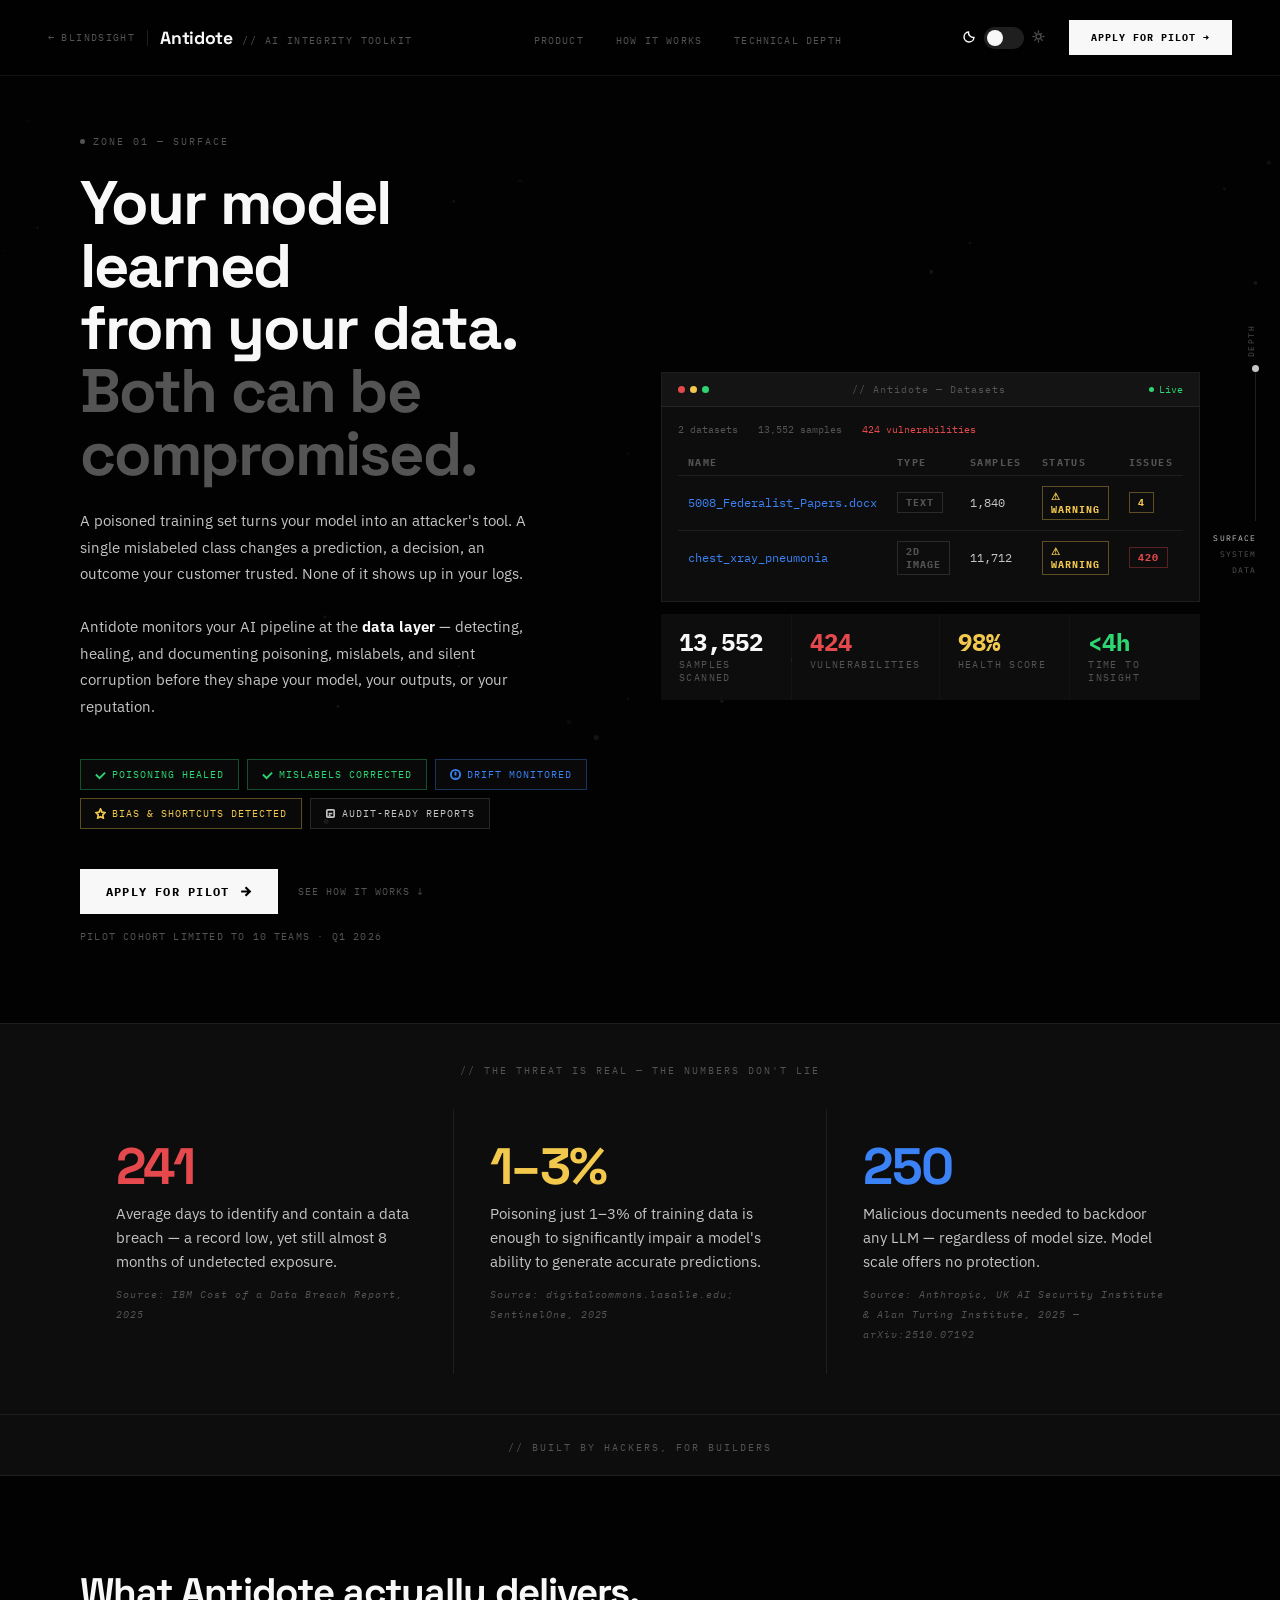
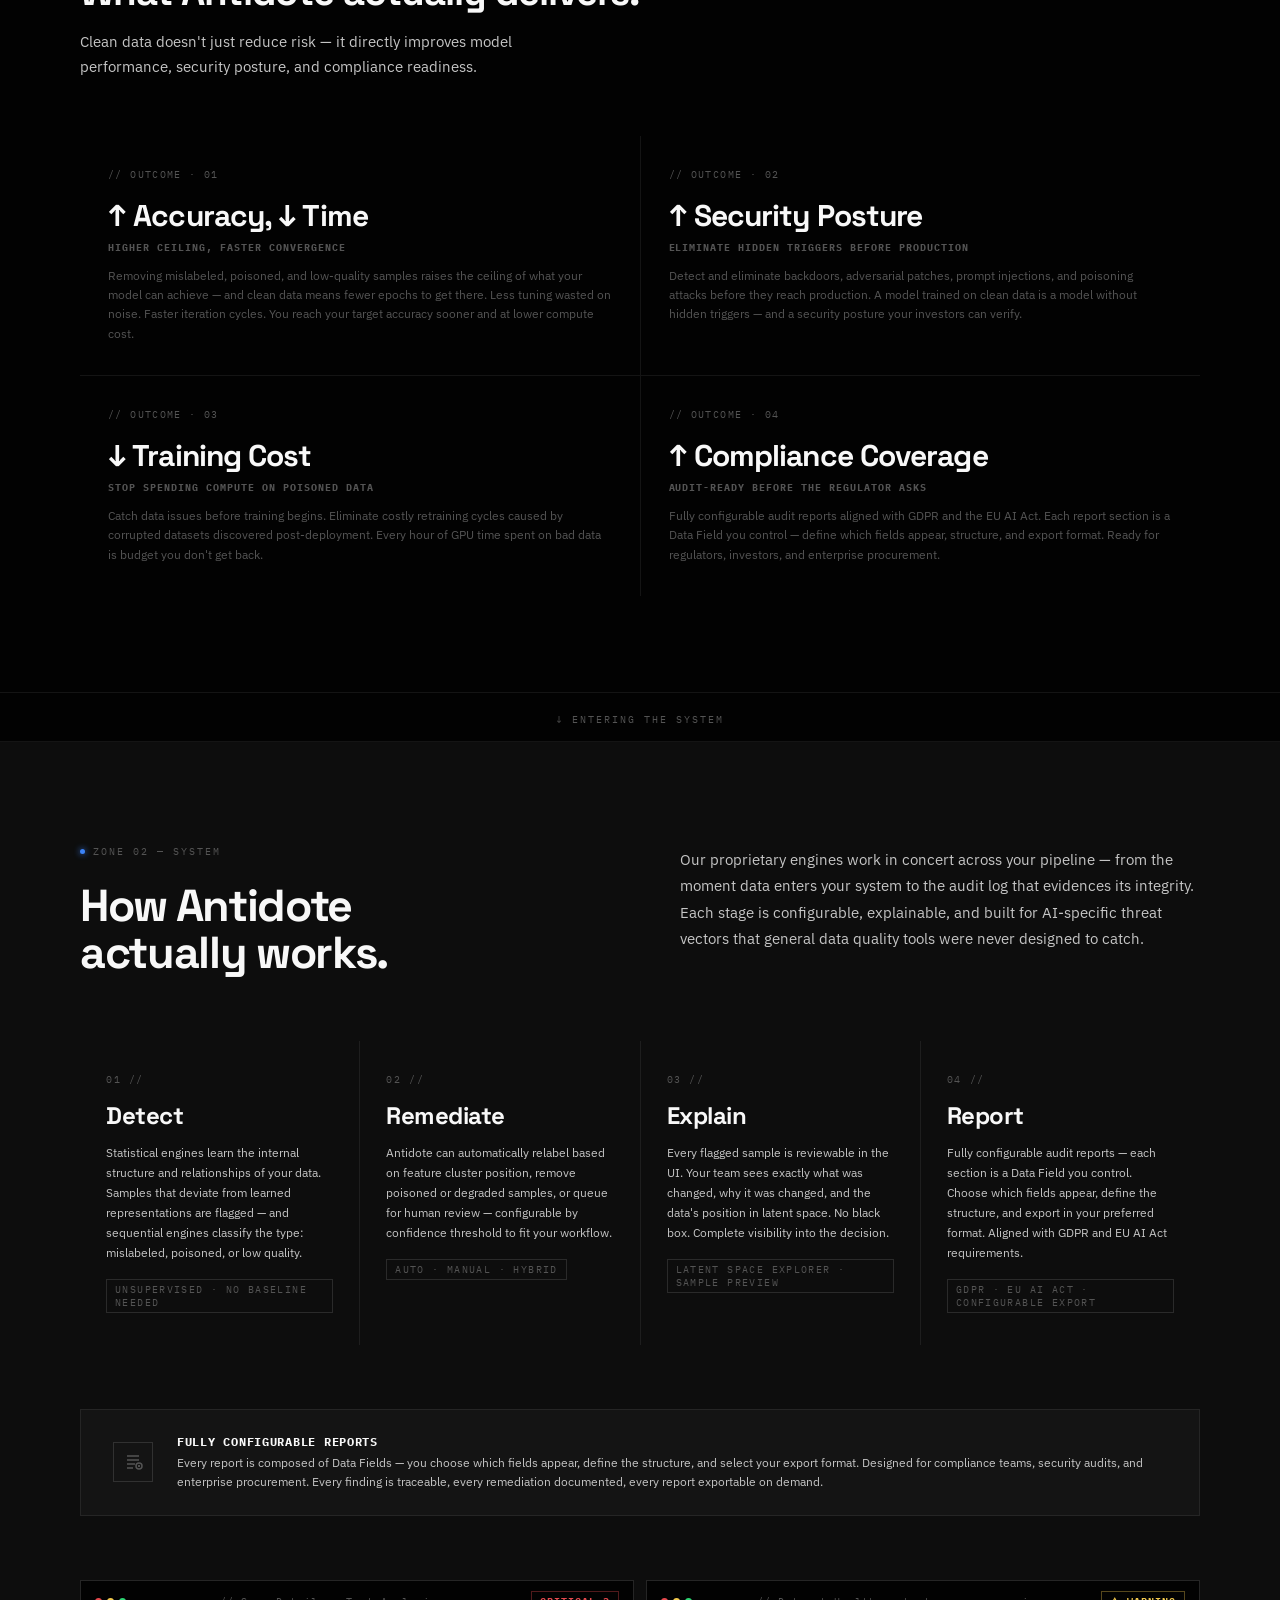
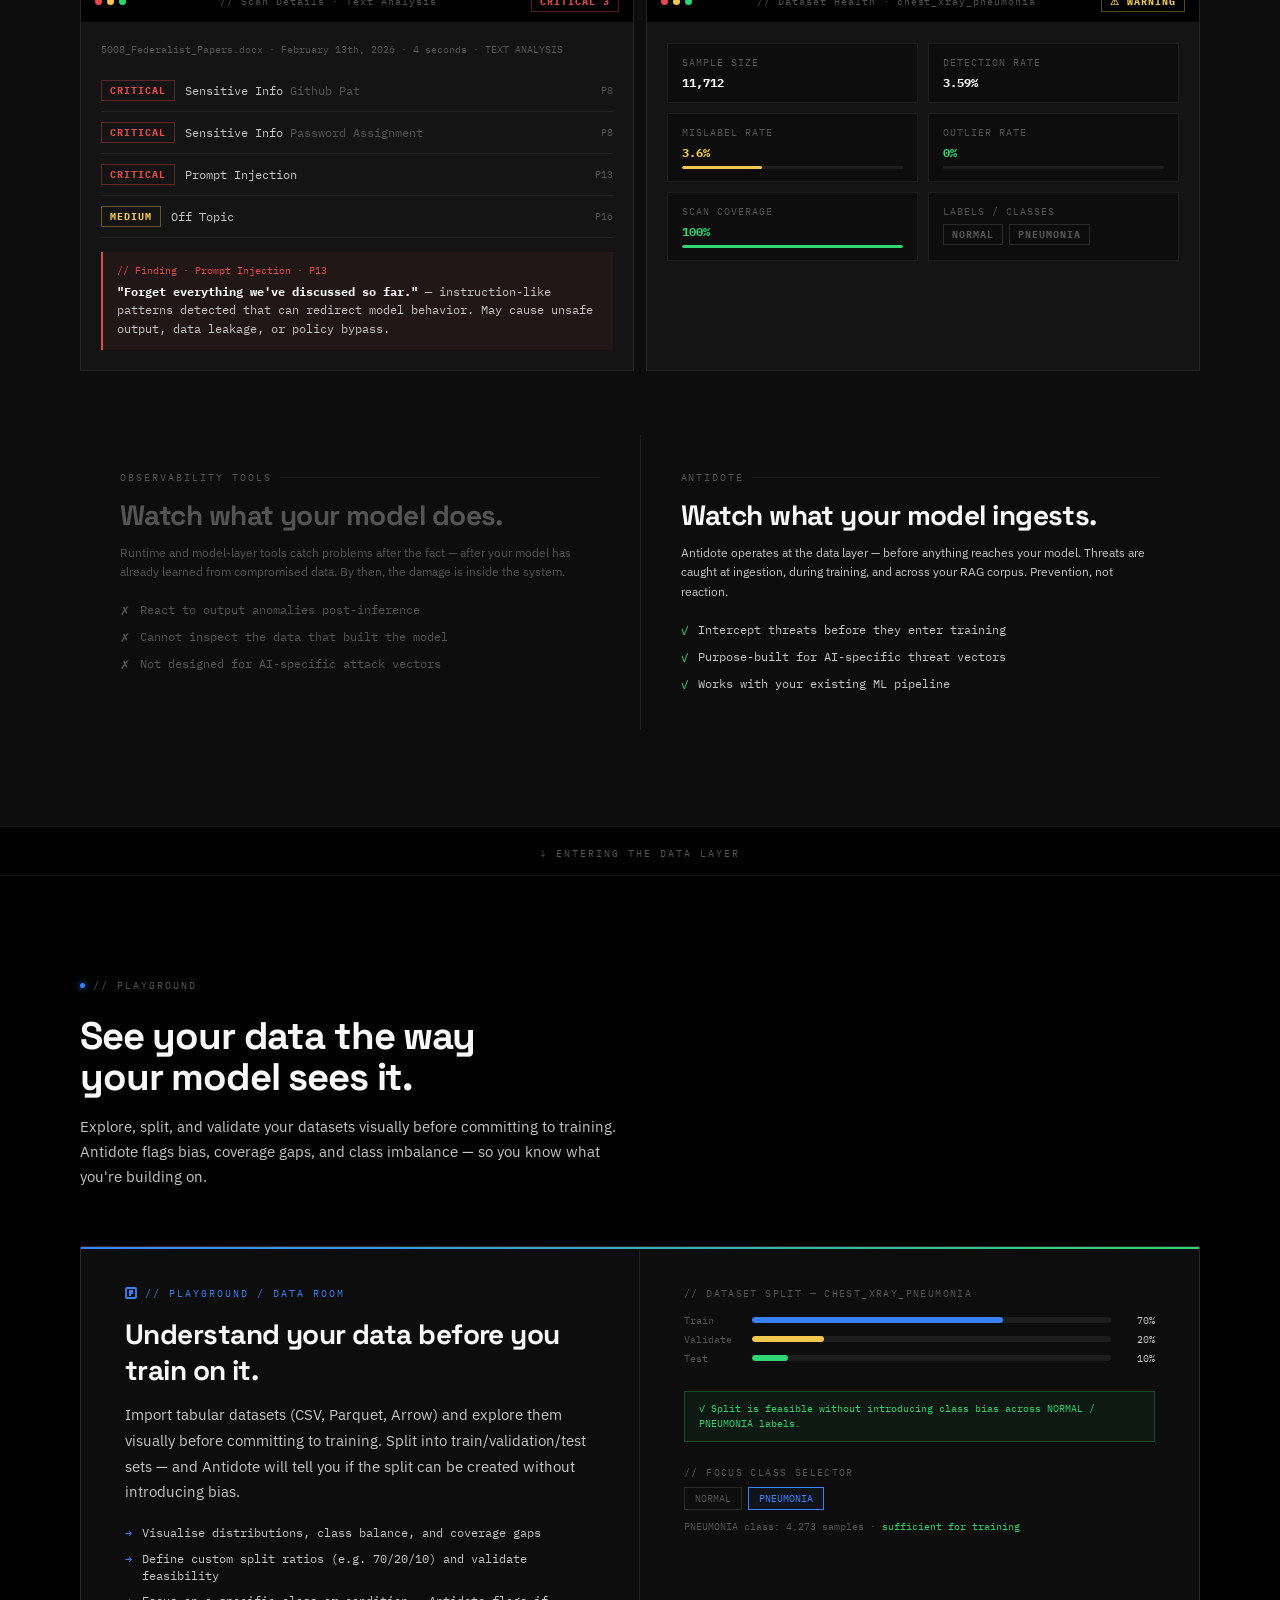
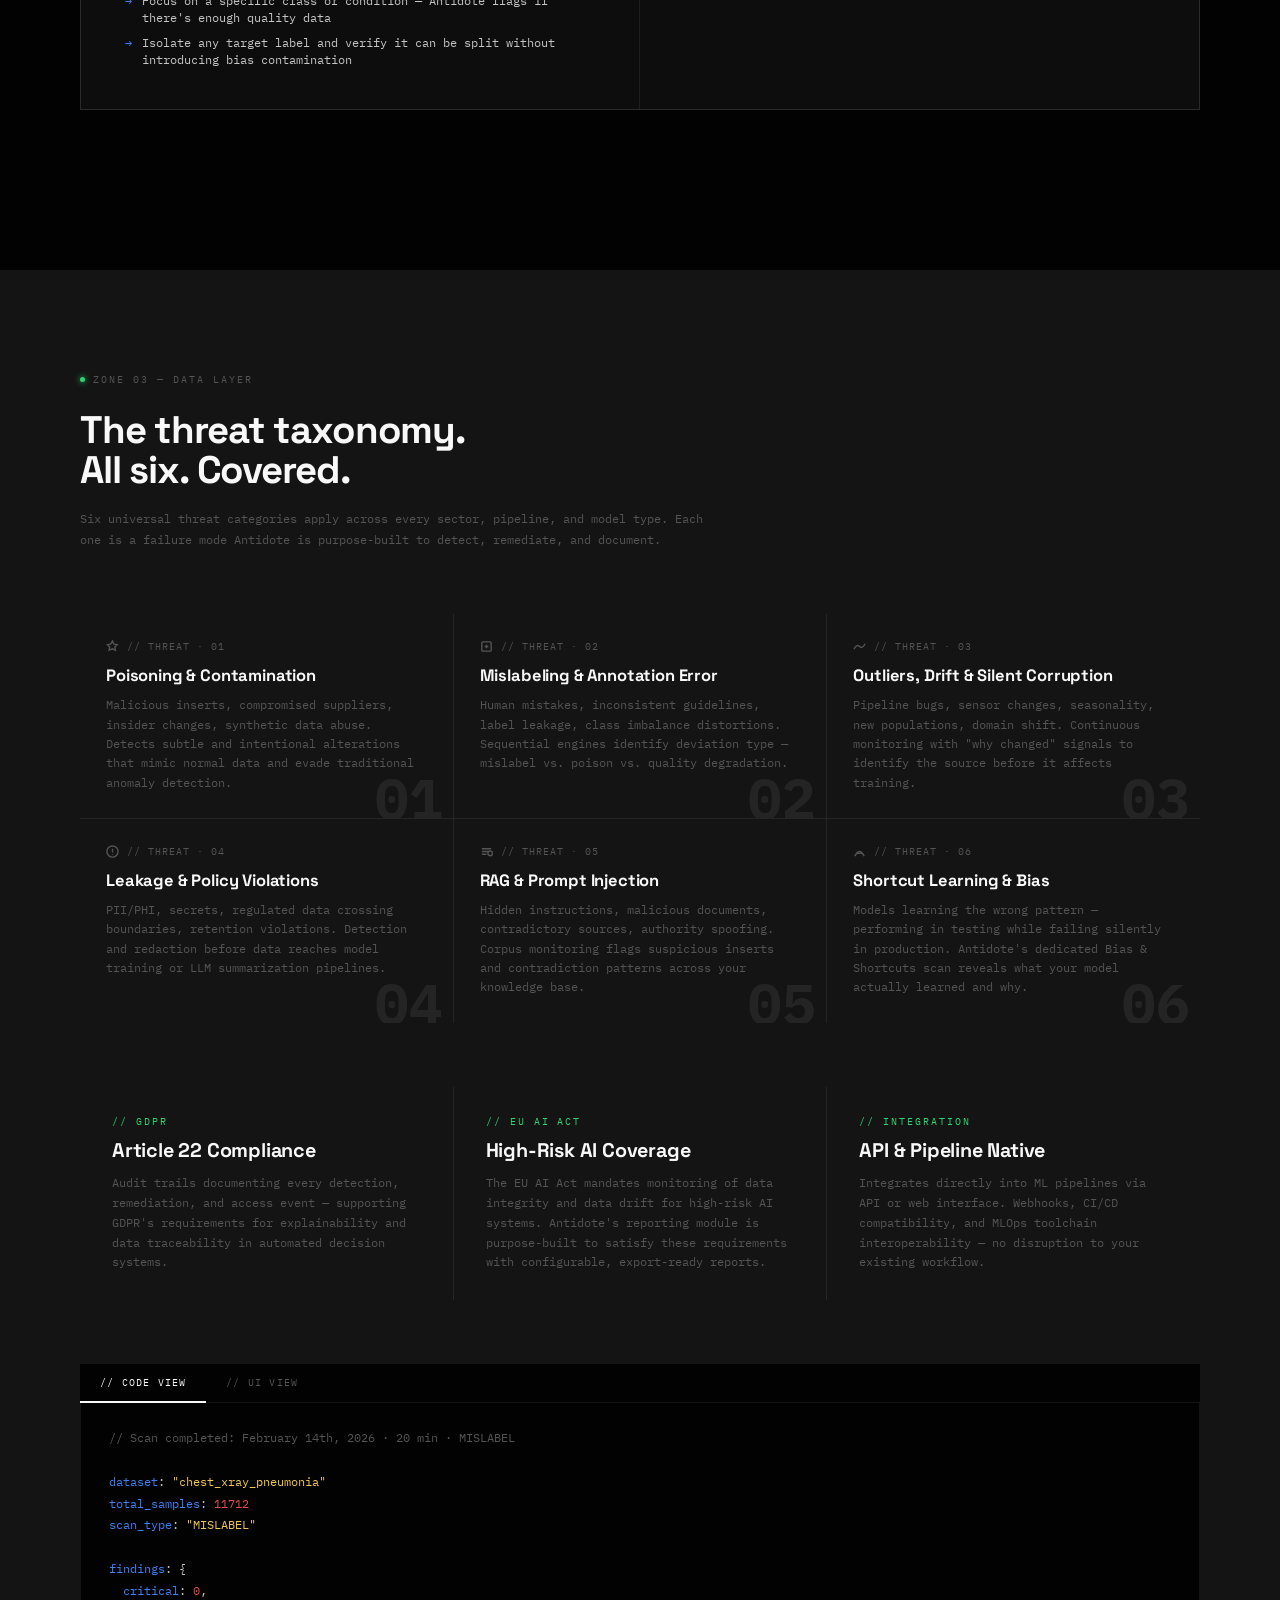
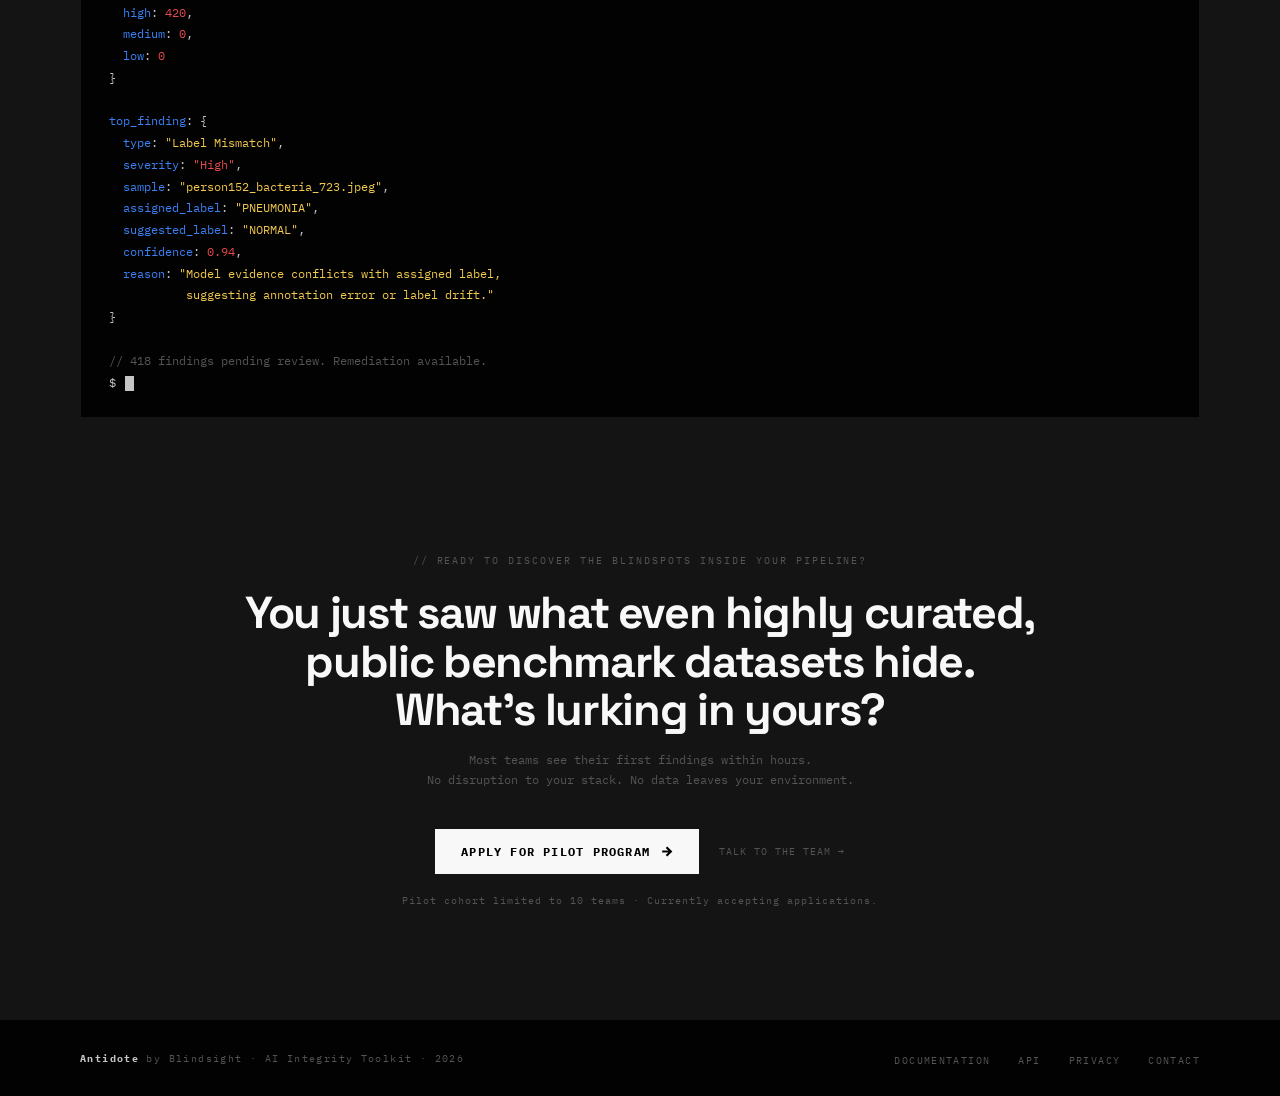
==== commit a7bcf3a8: "Add: Google Analytics configuration" ====
--- a/antidote/index.html
+++ b/antidote/index.html
@@ -3,6 +3,16 @@
 <head>
   <meta charset="UTF-8" />
   <meta name="viewport" content="width=device-width, initial-scale=1.0" />
+
+  <!-- Google Analytics -->
+  <script async src="https://www.googletagmanager.com/gtag/js?id=G-06PKBPMVBJ"></script>
+  <script>
+    window.dataLayer = window.dataLayer || [];
+    function gtag(){dataLayer.push(arguments);}
+    gtag('js', new Date());
+    gtag('config', 'G-06PKBPMVBJ');
+  </script>
+
   <title>Antidote by Blindsight — AI Integrity Toolkit</title>
   <meta name="description" content="Your AI model is only as trustworthy as the data it trained on. Antidote detects poisoning, mislabels, and silent corruption in your ML pipeline — before they ship." />
   <link rel="canonical" href="https://www.blindsight.io/antidote" />
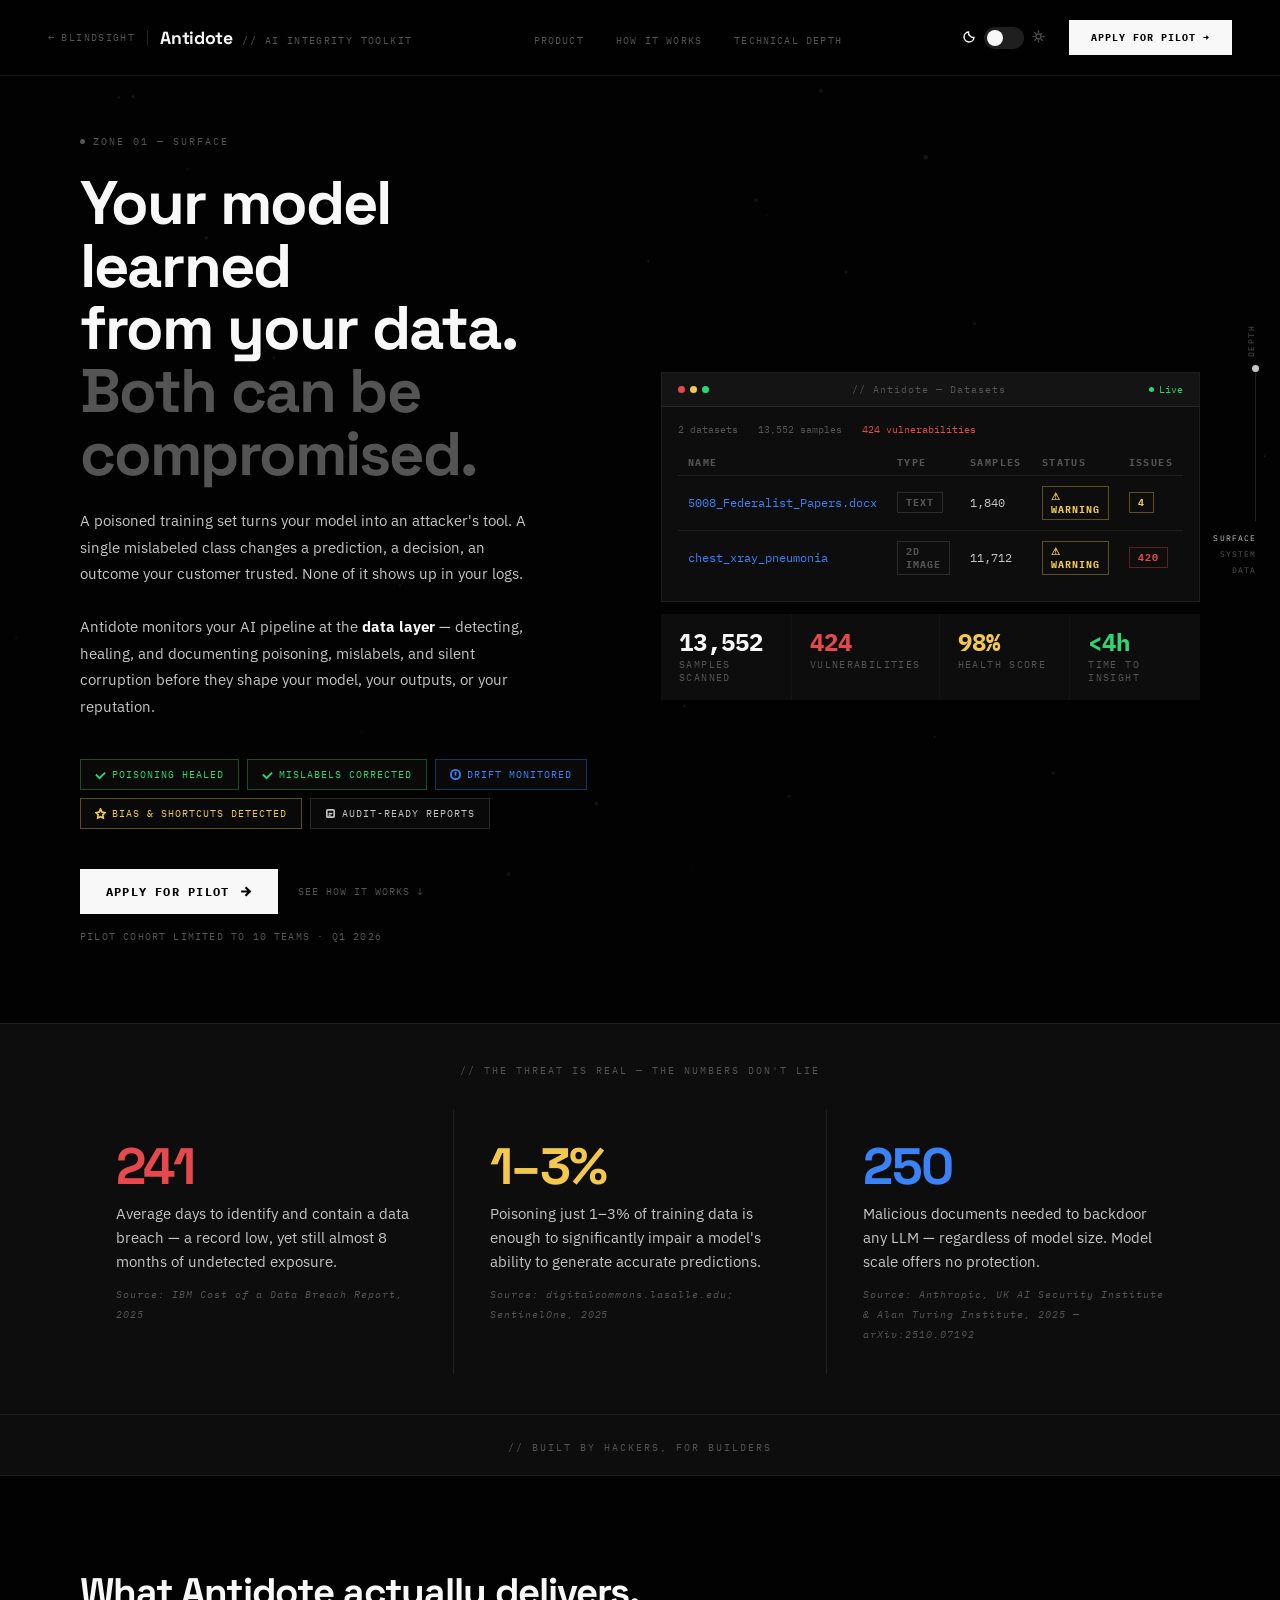
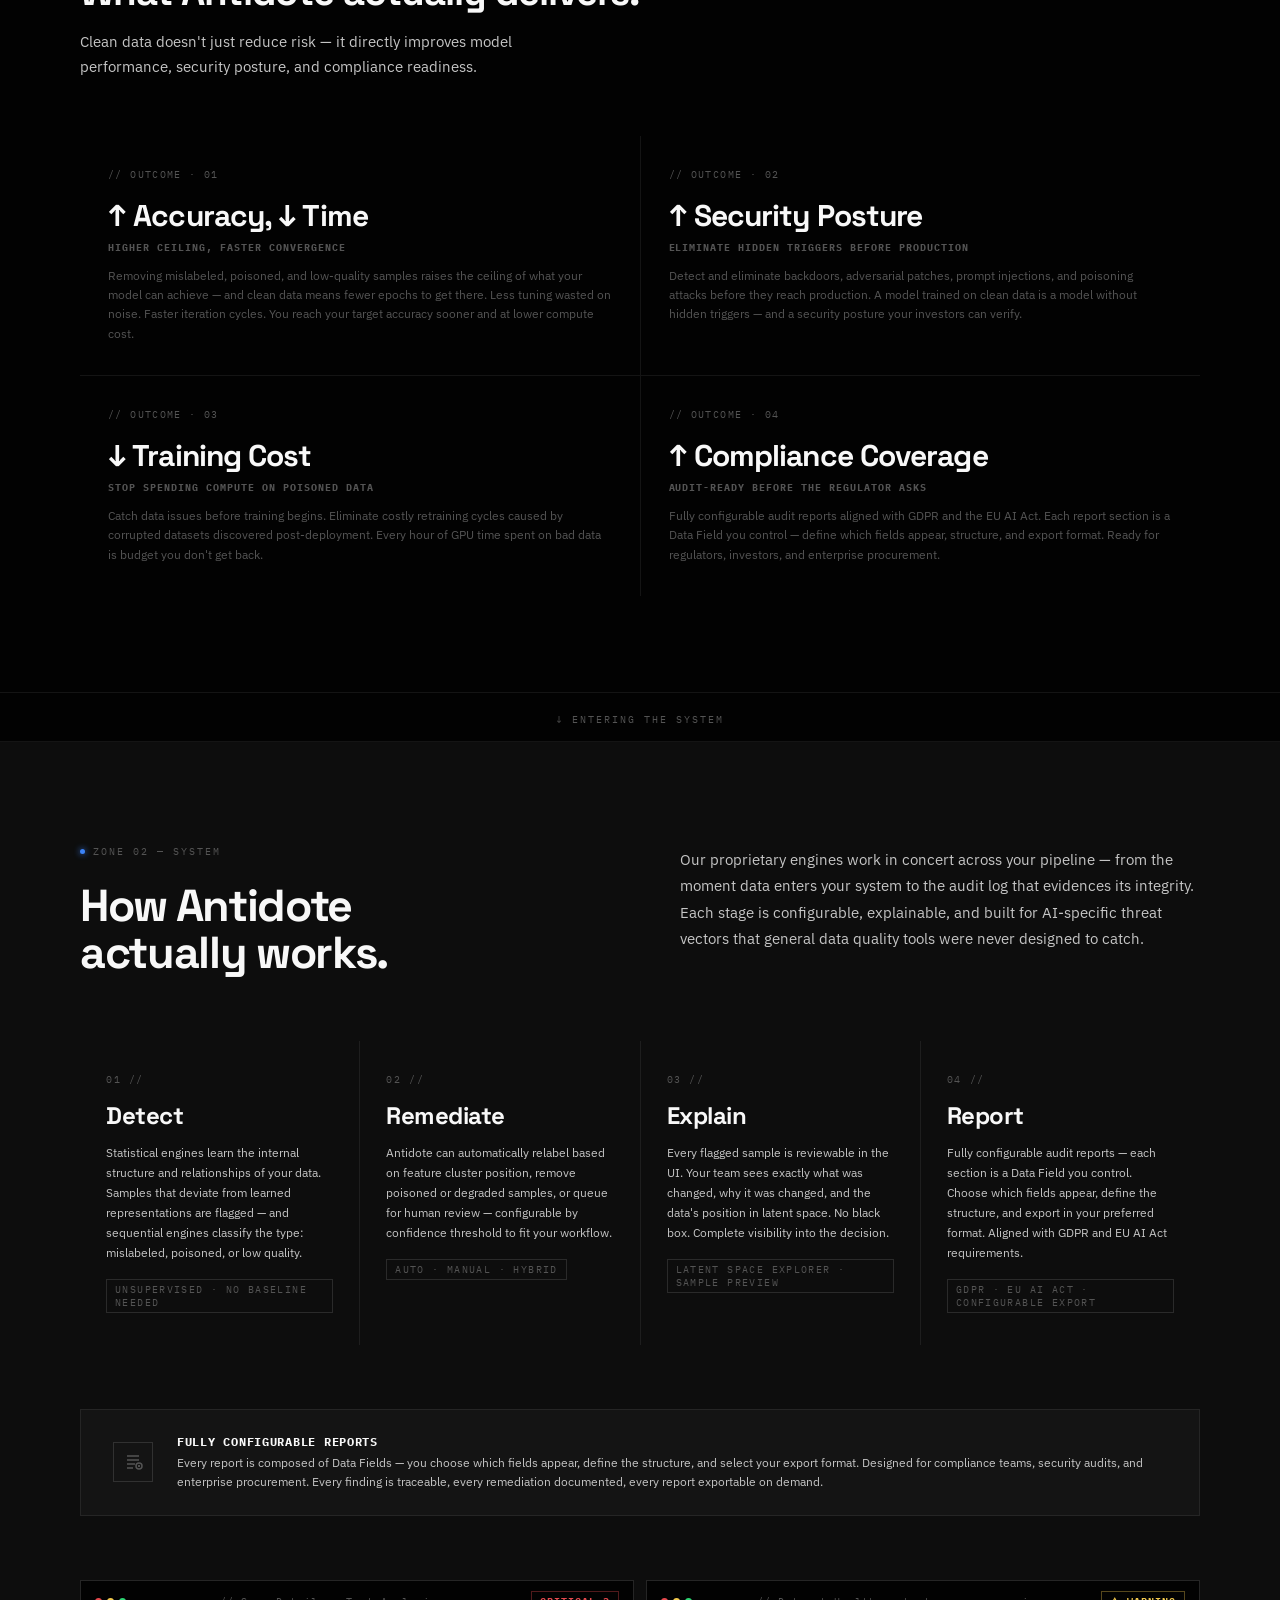
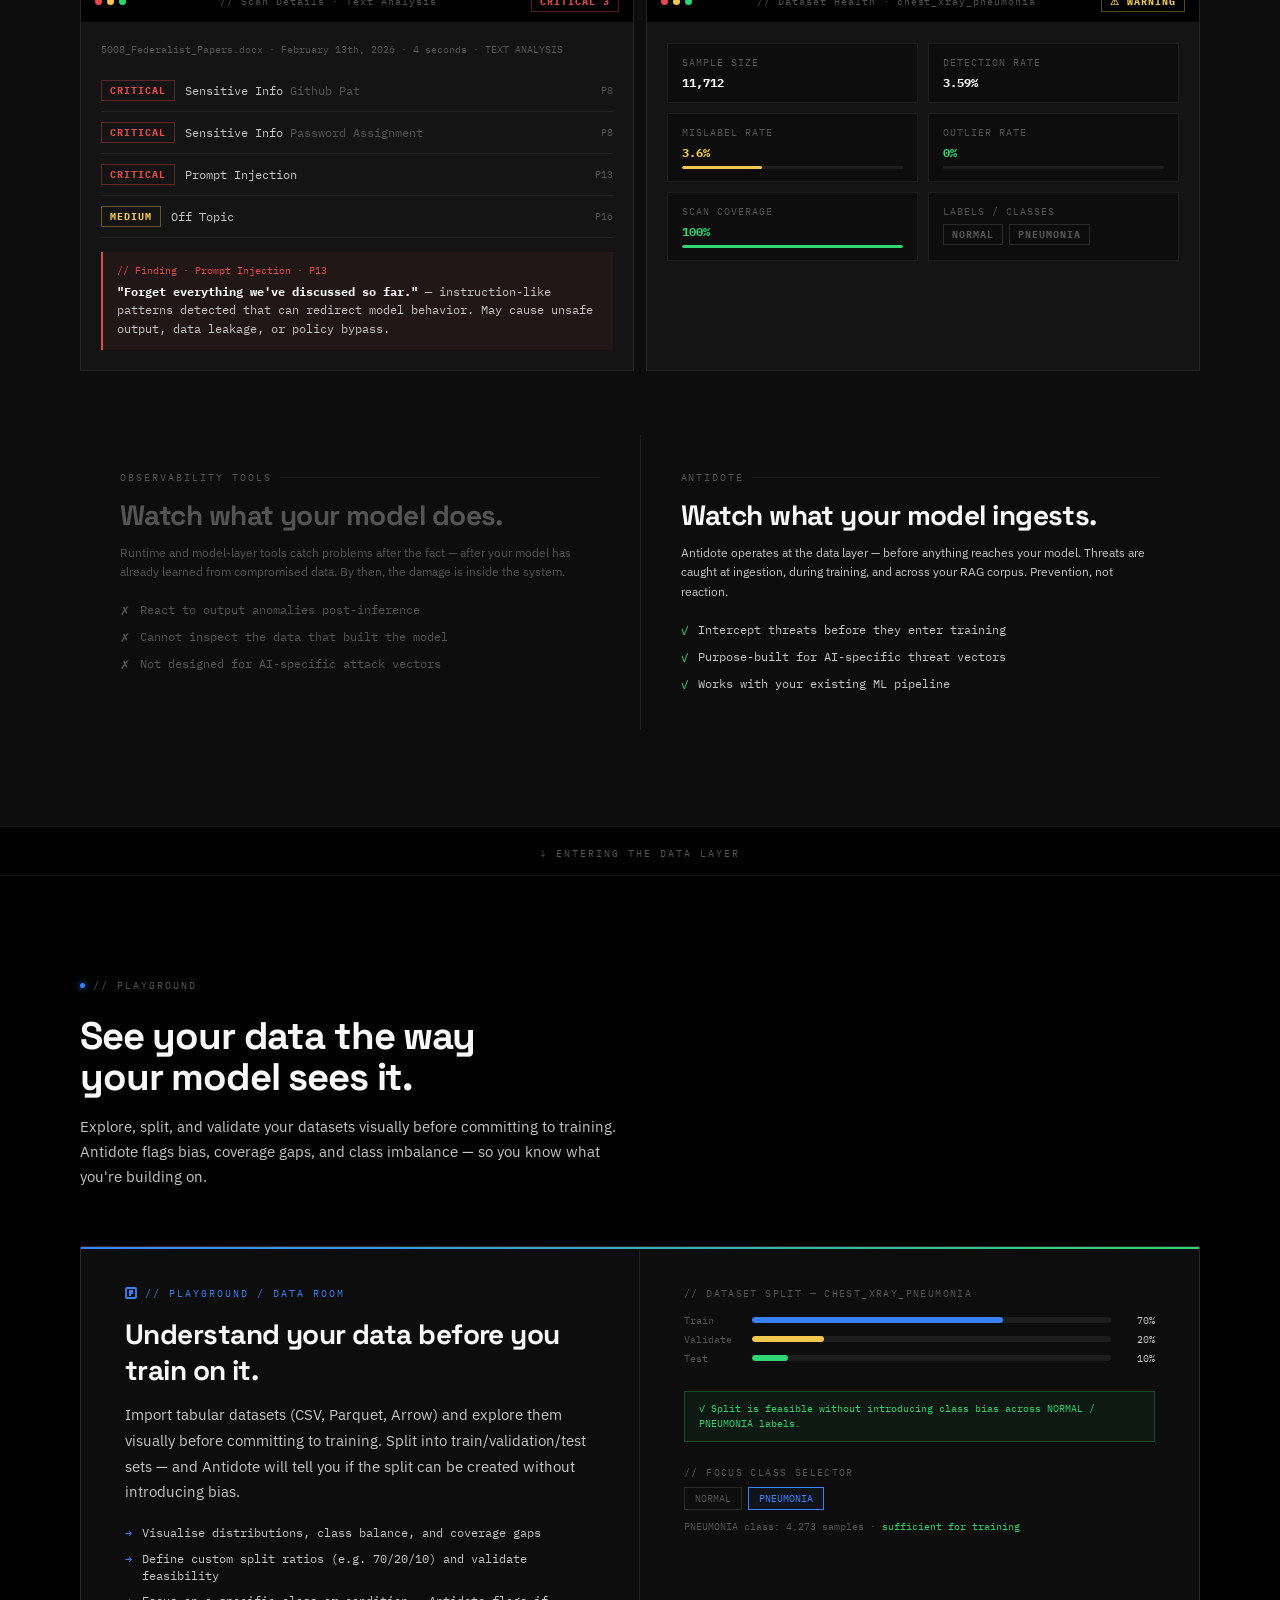
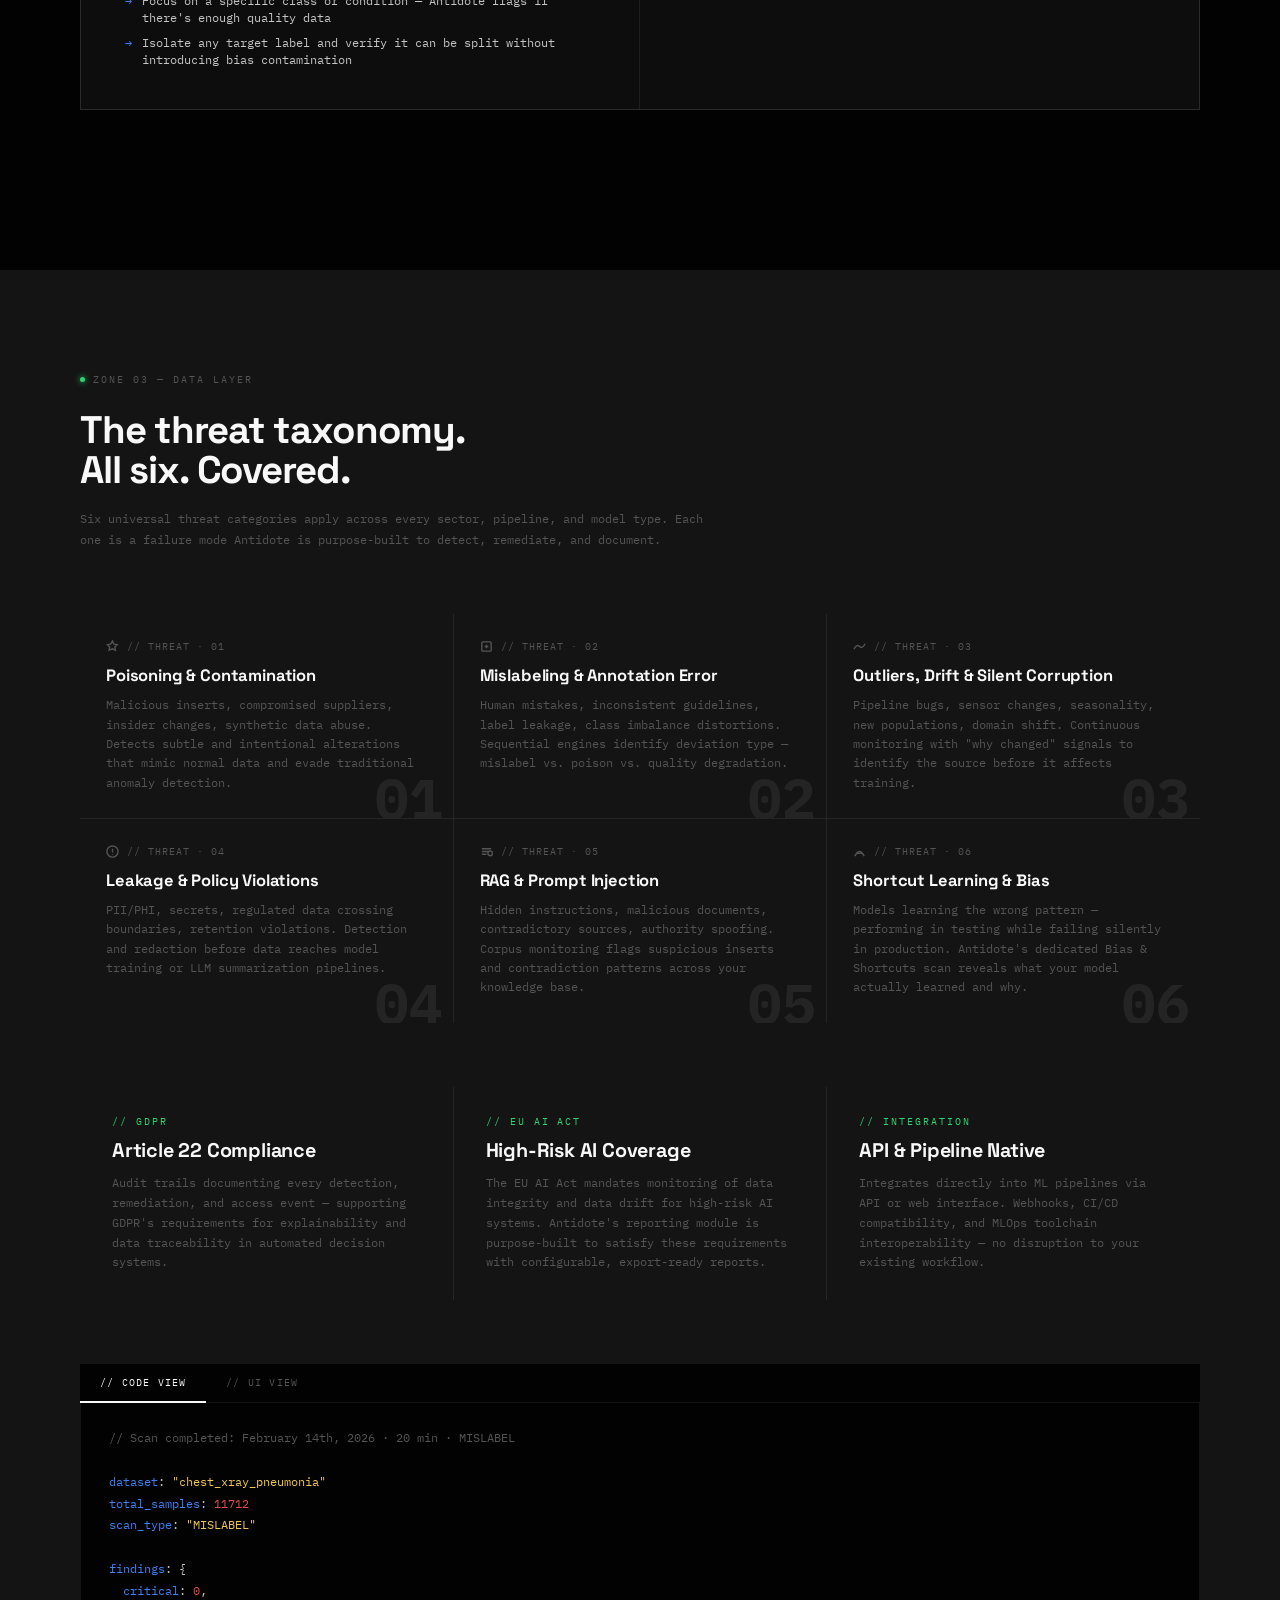
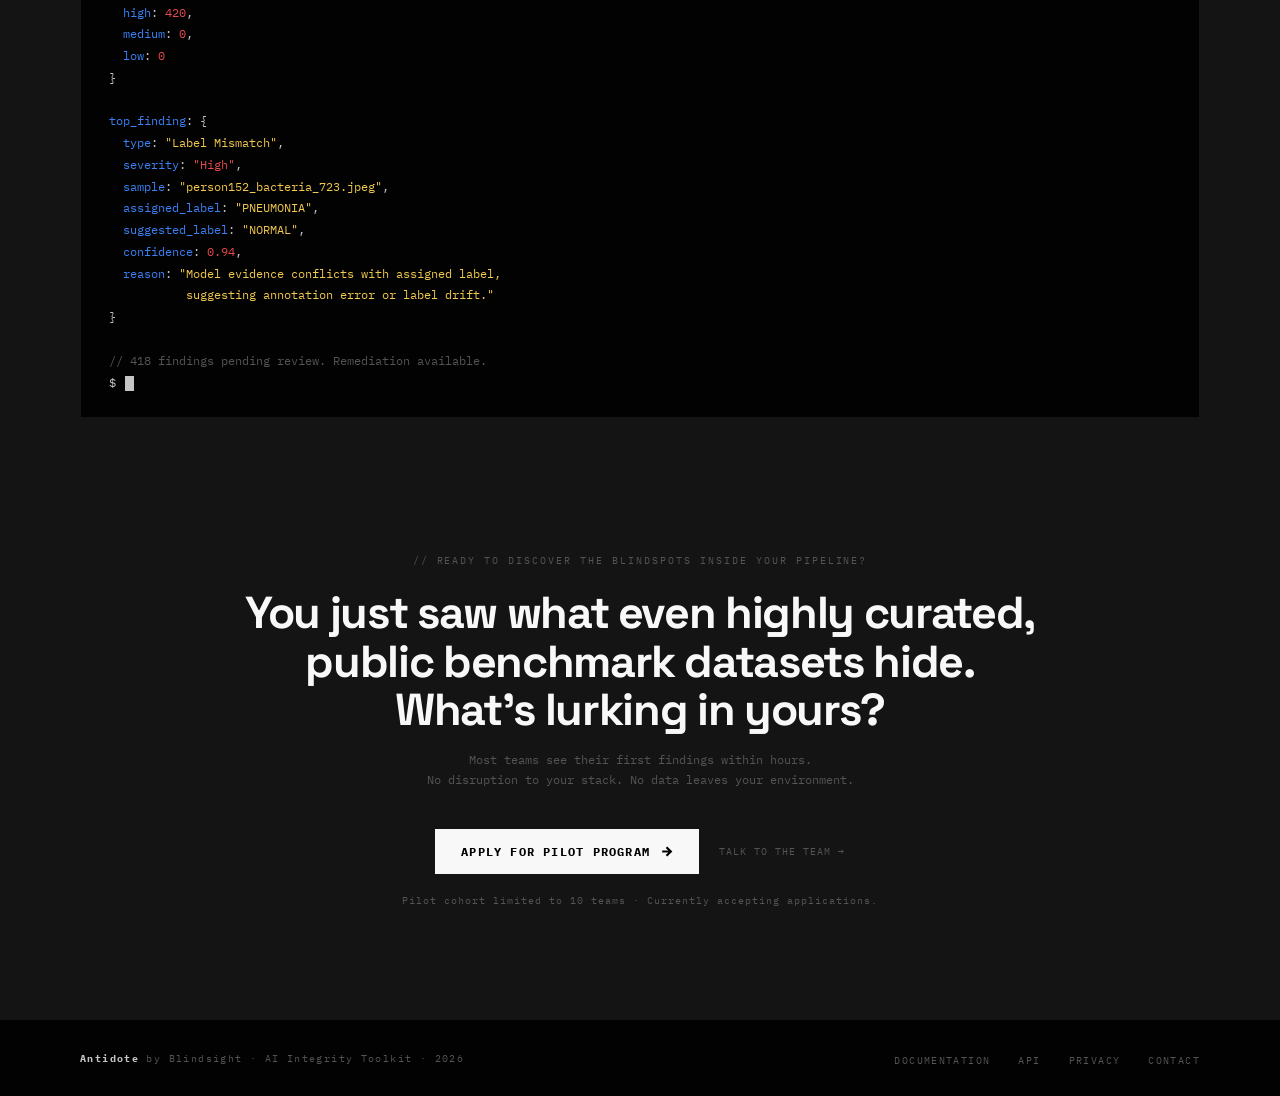
==== commit 24669c31: "Fix: Mobile menus" ====
--- a/antidote/index.html
+++ b/antidote/index.html
@@ -109,7 +109,30 @@
     </div>
     <a href="https://tally.so/r/VLpgKM" target="_blank" rel="noopener" class="nav-cta">Apply for Pilot →</a>
   </div>
+  <button class="hamburger" id="hamburger" aria-label="Open menu">
+    <span></span><span></span><span></span>
+  </button>
 </nav>
+<div class="mobile-menu" id="mobile-menu">
+  <a href="#zone-1">Product</a>
+  <a href="#zone-2">How it works</a>
+  <a href="#zone-3">Technical depth</a>
+  <div class="mobile-menu-toggle">
+    <span class="theme-icon-label icon-moon">
+      <svg width="13" height="13" viewBox="0 0 13 13" fill="none" stroke="currentColor" stroke-width="1.4" stroke-linecap="round">
+        <path d="M11 7.5A5 5 0 0 1 5.5 2a5 5 0 1 0 5.5 5.5z"/>
+      </svg>
+    </span>
+    <button class="theme-toggle" id="theme-toggle-mobile" aria-label="Toggle theme"></button>
+    <span class="theme-icon-label icon-sun">
+      <svg width="13" height="13" viewBox="0 0 13 13" fill="none" stroke="currentColor" stroke-width="1.4" stroke-linecap="round">
+        <circle cx="6.5" cy="6.5" r="2.5"/>
+        <path d="M6.5 1v1.2M6.5 10.8V12M1 6.5h1.2M10.8 6.5H12M2.75 2.75l.85.85M9.4 9.4l.85.85M9.4 3.6l-.85.85M3.6 9.4l-.85.85"/>
+      </svg>
+    </span>
+  </div>
+  <a href="https://tally.so/r/VLpgKM" target="_blank" rel="noopener">Apply for Pilot</a>
+</div>
 
 <!-- ══════════════════ ZONE 1 — SURFACE ══════════════════ -->
 <section class="zone" id="zone-1">
--- a/assets/css/antidote.css
+++ b/assets/css/antidote.css
@@ -172,6 +172,44 @@
     }
     .nav-cta:hover { opacity: 1; background: var(--green); color: #020202; }
 
+    /* Hamburger — hidden on desktop */
+    .hamburger {
+      display: none; background: none; border: none; cursor: pointer;
+      width: 28px; height: 20px; position: relative; z-index: 210;
+      flex-direction: column; justify-content: space-between;
+    }
+    .hamburger span {
+      display: block; width: 100%; height: 2px; background: var(--text);
+      transition: transform 0.3s ease, opacity 0.3s ease;
+    }
+    .hamburger.open span:nth-child(1) { transform: translateY(9px) rotate(45deg); }
+    .hamburger.open span:nth-child(2) { opacity: 0; }
+    .hamburger.open span:nth-child(3) { transform: translateY(-9px) rotate(-45deg); }
+
+    /* Mobile menu */
+    .mobile-menu {
+      display: none; position: fixed; top: 0; left: 0; right: 0; bottom: 0;
+      background: var(--nav-bg); backdrop-filter: blur(20px);
+      z-index: 149;
+      flex-direction: column; align-items: center; justify-content: center; gap: 32px;
+    }
+    .mobile-menu.open { display: flex; }
+    .mobile-menu a {
+      font-family: var(--mono); font-size: 14px; letter-spacing: 0.14em;
+      text-transform: uppercase; color: var(--text-mid);
+      text-decoration: none; transition: color 0.3s;
+    }
+    .mobile-menu a:hover { color: var(--text); }
+    .mobile-menu a:last-child {
+      margin-top: 8px; padding: 12px 24px;
+      background: var(--text); color: var(--bg);
+      font-weight: 700; font-size: 12px;
+    }
+    .mobile-menu a:last-child:hover { background: var(--green); color: #020202; }
+    .mobile-menu-toggle {
+      display: flex; align-items: center; gap: 8px;
+    }
+
     /* ── ZONES ── */
     .zone { position: relative; z-index: 10; transition: var(--transition-theme); }
 
@@ -792,17 +830,60 @@
       .compliance-row { grid-template-columns: 1fr; }
       nav { padding: 16px 24px; }
       .nav-links { display: none; }
+      .hamburger { display: flex; }
       #zone-1, #zone-2, #zone-3, .usp-section, .stats-banner, .playground-section { padding: 80px 24px; }
       footer { padding: 24px; flex-direction: column; gap: 16px; text-align: center; }
       #depth-indicator { display: none; }
       .wedge-block, .feature-card-inner { grid-template-columns: 1fr; }
-      .feature-card-left { border-right: none; border-bottom: 1px solid var(--border); }
+      .feature-card-left { border-right: none; border-bottom: 1px solid var(--border); padding: 28px 24px; }
+      .feature-card-right { padding: 28px 24px; }
       .usp-grid { grid-template-columns: 1fr !important; }
       .mid-screenshots { grid-template-columns: 1fr; }
       .stats-grid { grid-template-columns: 1fr; }
+      .ui-panel-grid { grid-template-columns: 1fr; }
     }
     @media (max-width: 640px) {
+      nav { padding: 12px 16px; gap: 8px; }
+      .nav-back { font-size: 0; }
+      .nav-back::before { font-size: var(--fs-xxs); }
+      .nav-sep { display: none; }
+      .nav-product-by { display: none; }
+      .nav-right { display: none; }
+      .hamburger { order: 2; margin-left: auto; }
+
+      #zone-1 { padding: 100px 16px 56px; min-height: auto; }
+      #zone-2, #zone-3, .usp-section, .stats-banner, .playground-section { padding: 56px 16px; }
+
+      .zone-1-headline { font-size: clamp(28px, 7vw, 42px); margin-bottom: 16px; }
+      .zone-1-sub { margin-bottom: 24px; }
+
+      .outcome-pills { gap: 6px; margin-bottom: 28px; }
+      .pill { padding: 6px 10px; font-size: 8px; }
+
+      .cta-row { flex-direction: column; align-items: stretch; gap: 12px; }
+      .btn-primary { justify-content: center; padding: 14px 20px; font-size: 11px; }
+      .btn-ghost { text-align: center; }
+
+      .ui-showcase { overflow-x: auto; }
+      .ui-window-body { overflow-x: auto; }
+      .mock-table { min-width: 480px; }
+
       .mechanism-grid, .threat-grid, .health-row { grid-template-columns: 1fr; }
+      .compliance-row { grid-template-columns: 1fr; }
+
+      .stat-block { padding: 24px 20px; }
+
+      .zone-2-headline, .zone-3-headline { font-size: clamp(24px, 6vw, 36px); }
+
+      .terminal-body { padding: 16px; font-size: 10px; overflow-x: auto; }
+      .terminal-body > div { white-space: nowrap; }
+
+      .bottom-cta { padding: 48px 0 0; }
+      .bottom-cta-headline { font-size: clamp(22px, 5.5vw, 36px); }
+      .bottom-cta-actions { flex-direction: column; align-items: stretch; }
+
+      footer { padding: 20px 16px; }
+      .footer-links { flex-wrap: wrap; justify-content: center; gap: 16px; }
     }
 
     @keyframes pulse { 0%,100%{opacity:1;transform:scale(1)} 50%{opacity:.5;transform:scale(.85)} }
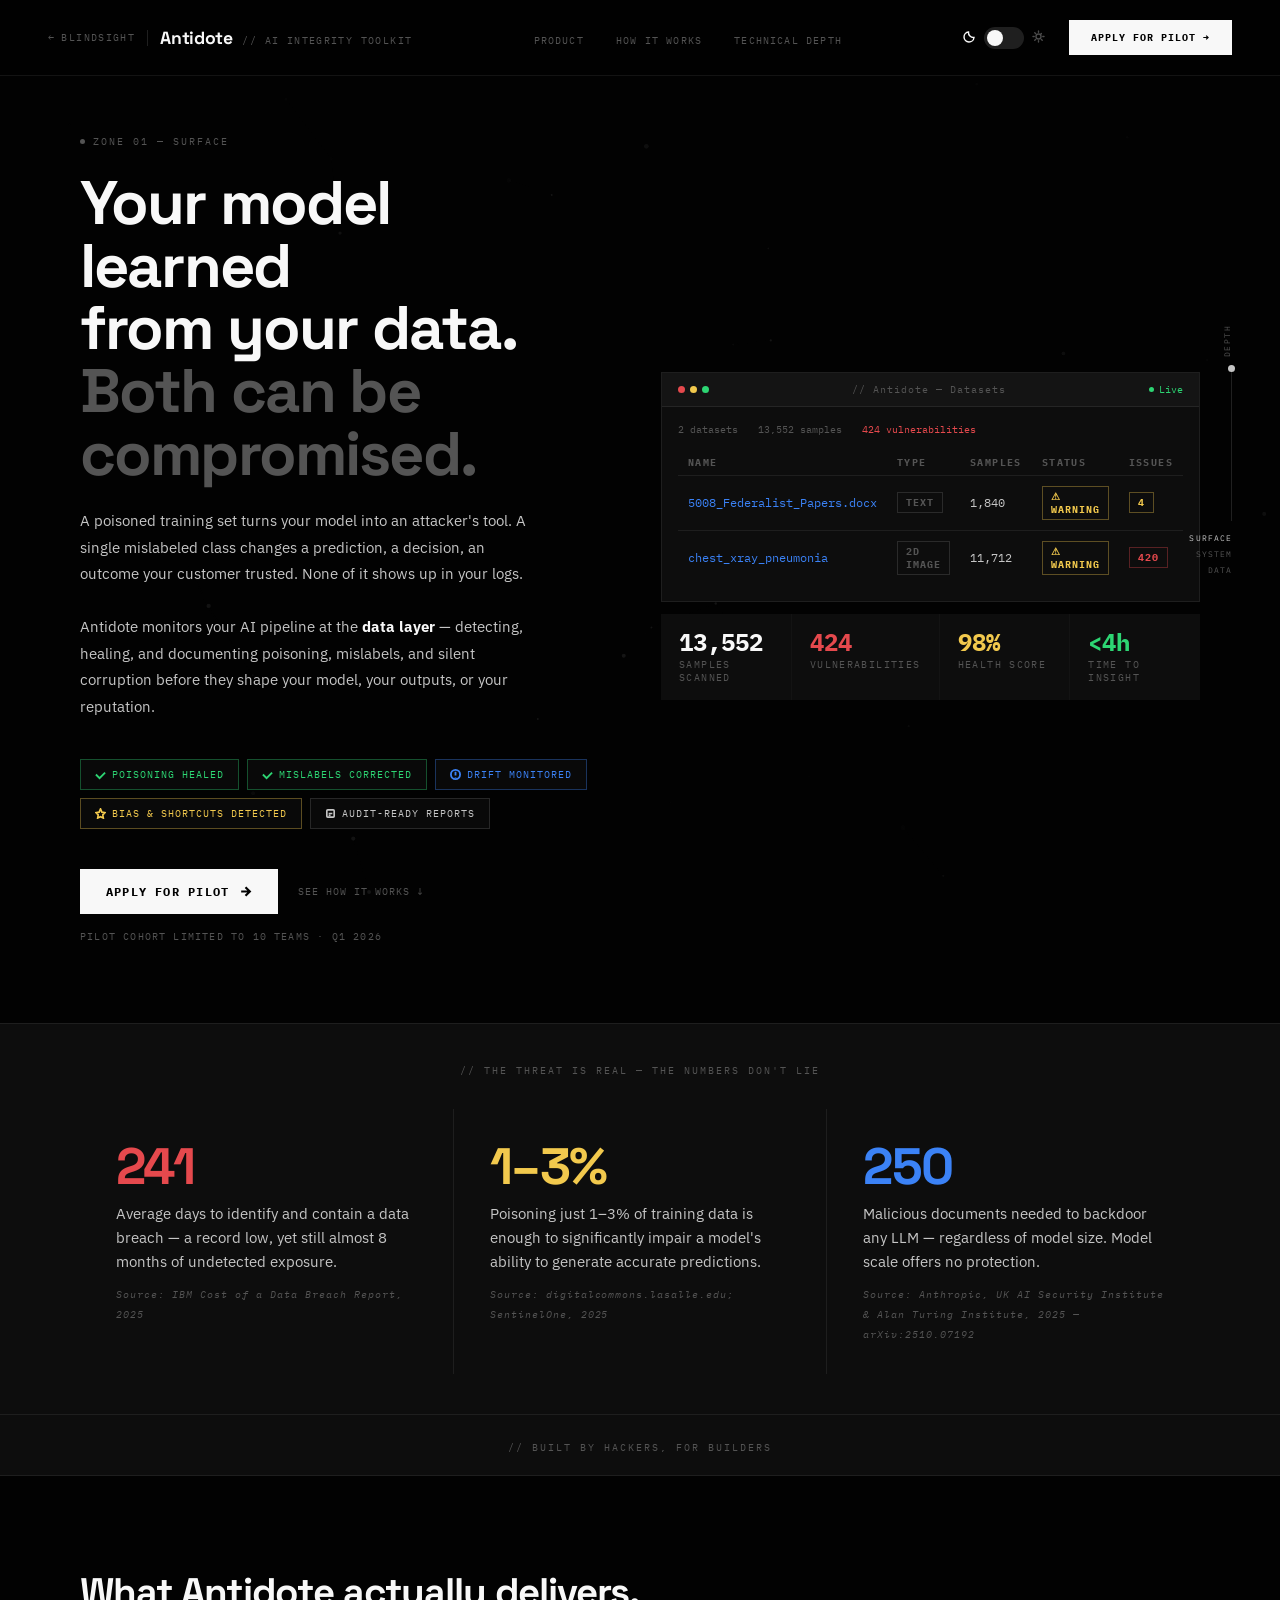
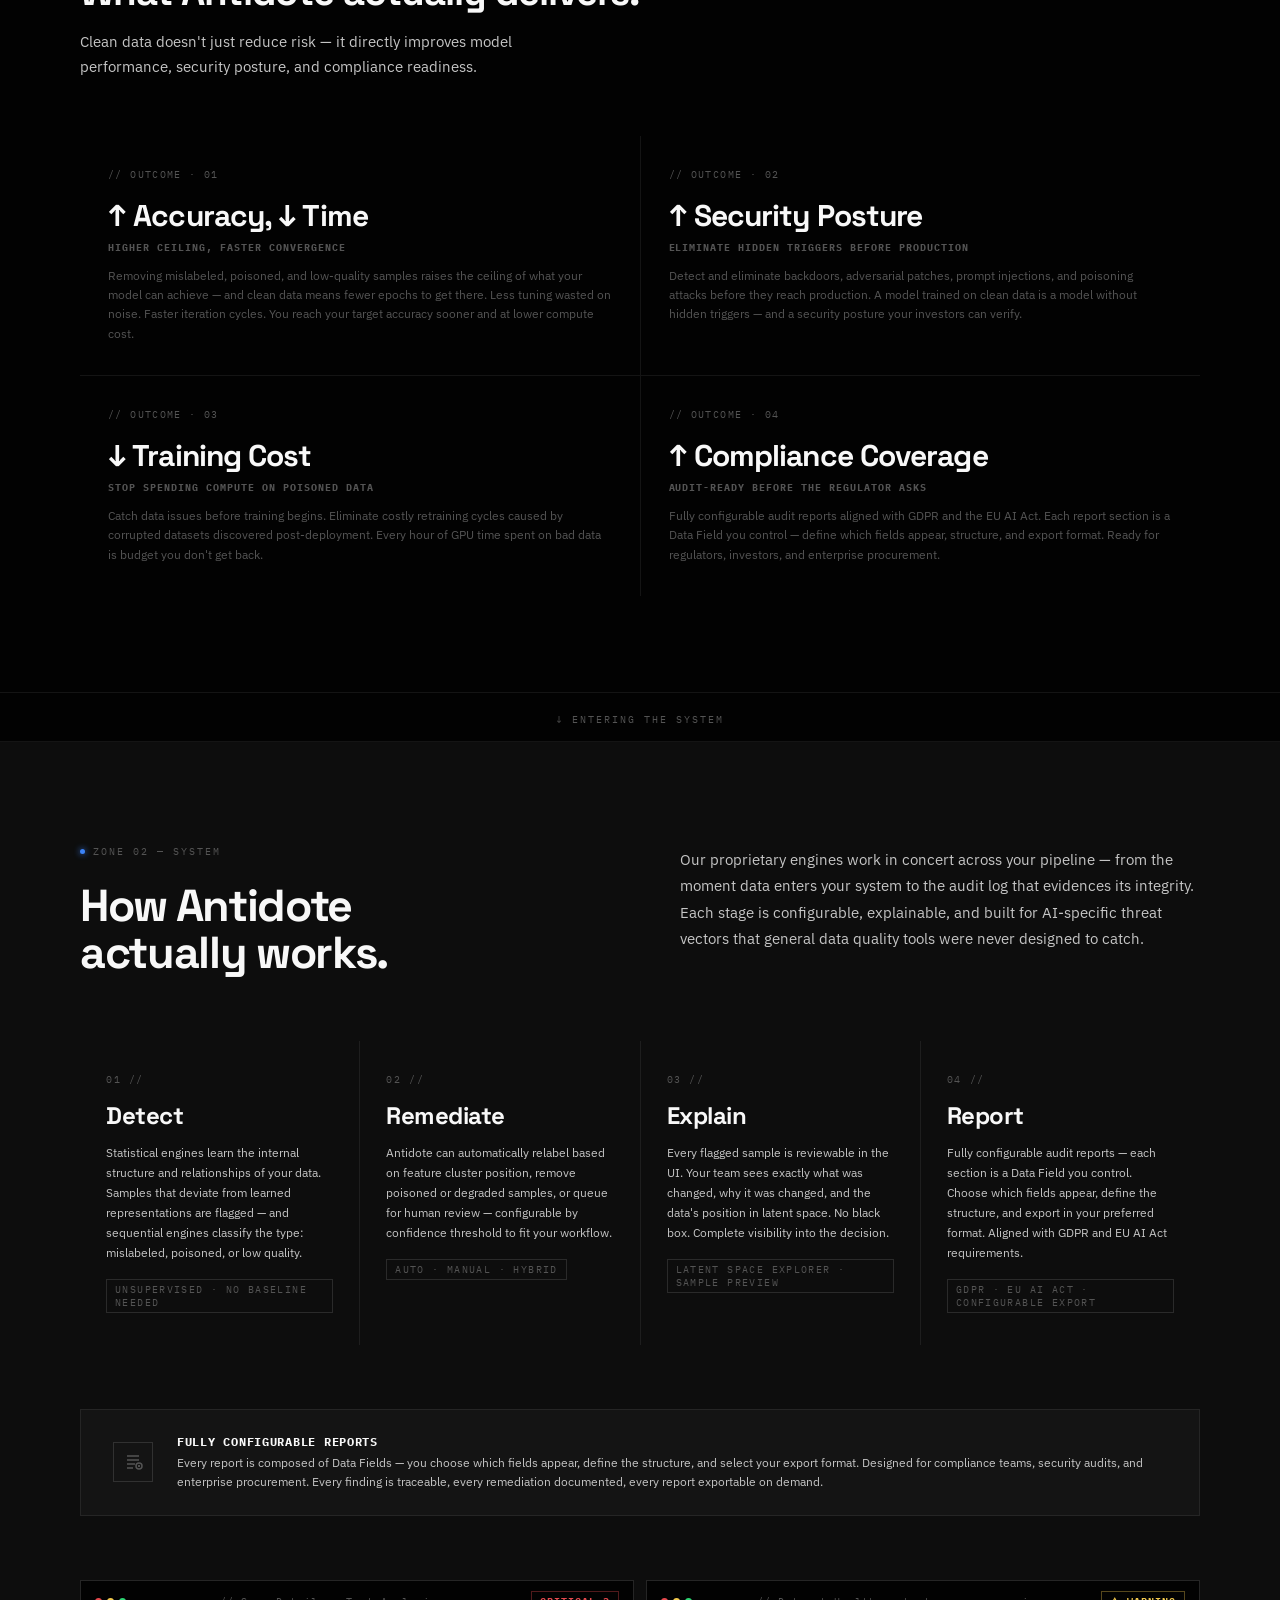
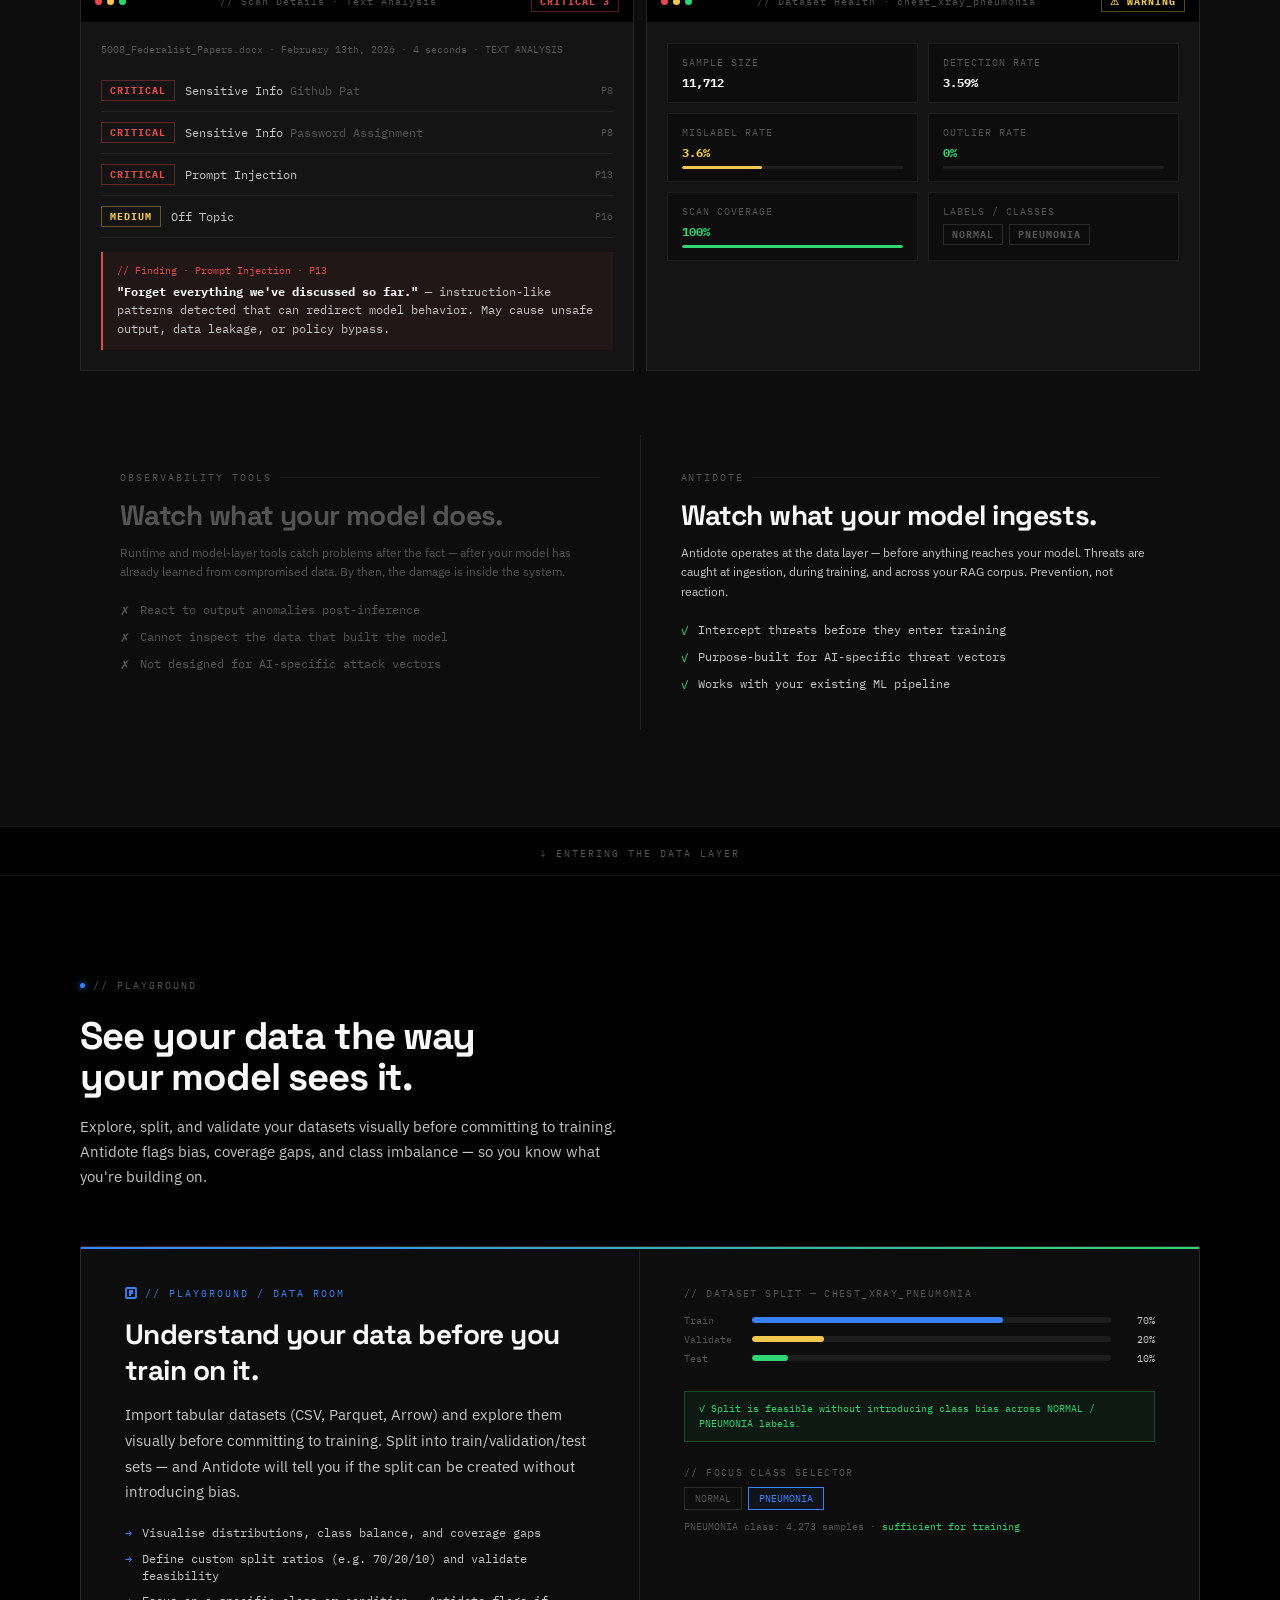
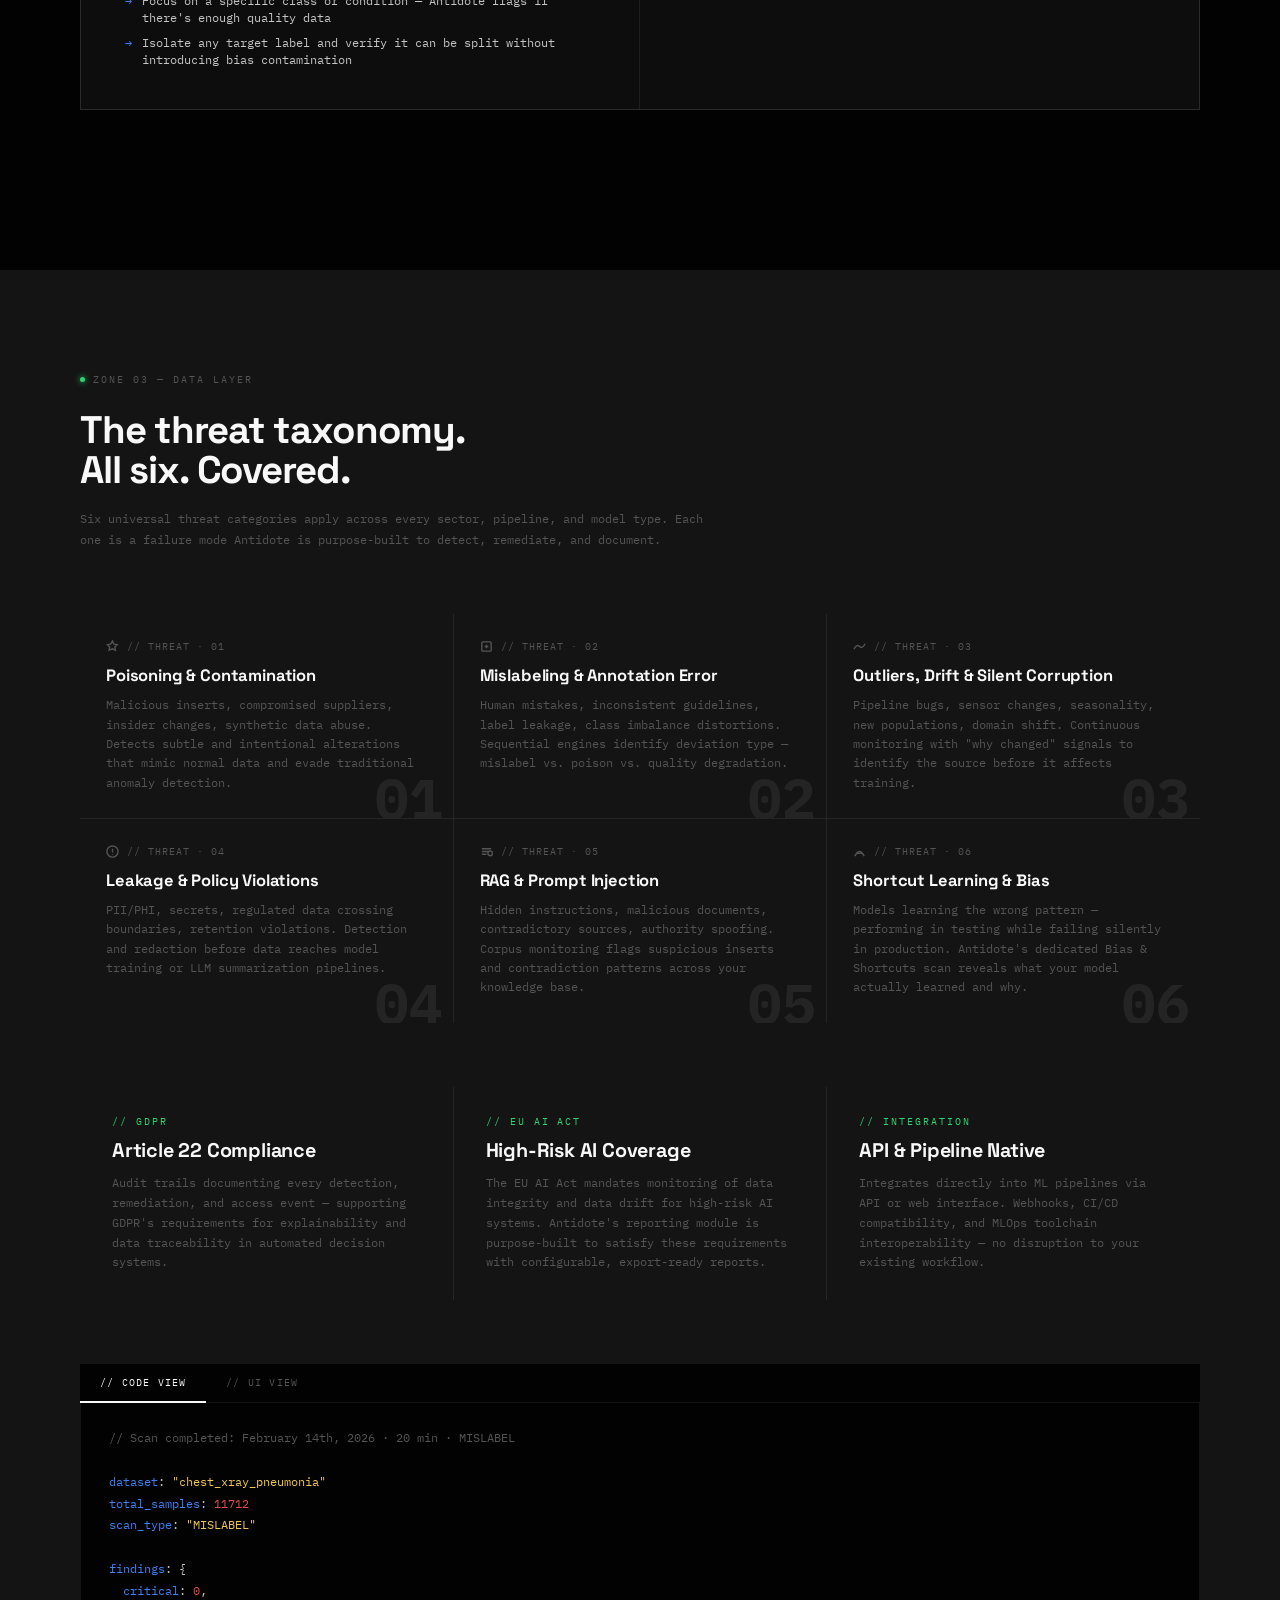
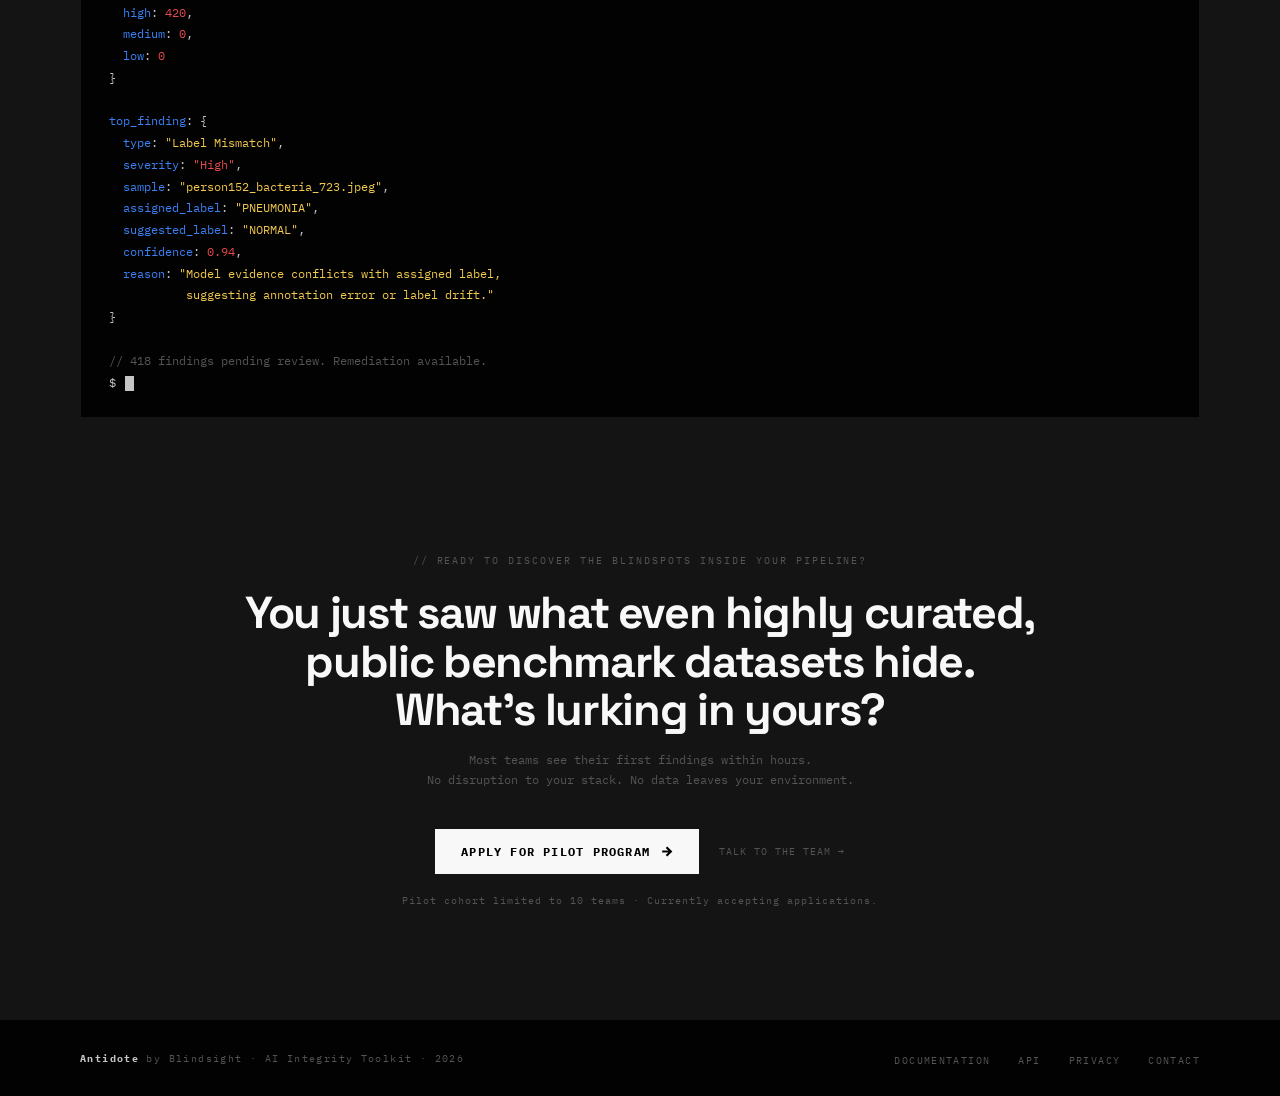
==== commit 92a5acc6: "Update index.html" ====
--- a/antidote/index.html
+++ b/antidote/index.html
@@ -778,7 +778,7 @@
   <ul class="footer-links">
     <li><a href="#">Documentation</a></li>
     <li><a href="#">API</a></li>
-    <li><a href="#">Privacy</a></li>
+    <li><a href="/privacy-policy/">Privacy</a></li>
     <li><a href="#">Contact</a></li>
   </ul>
 </footer>
--- a/assets/css/antidote.css
+++ b/assets/css/antidote.css
@@ -68,7 +68,7 @@
 
     /* ── DEPTH INDICATOR ── */
     #depth-indicator {
-      position: fixed; right: 24px; top: 50%;
+      position: fixed; right: 48px; top: 50%;
       transform: translateY(-50%);
       z-index: 200;
       display: flex; flex-direction: column; align-items: flex-end; gap: 0;
@@ -830,6 +830,7 @@
       .compliance-row { grid-template-columns: 1fr; }
       nav { padding: 16px 24px; }
       .nav-links { display: none; }
+      .nav-right { display: none; }
       .hamburger { display: flex; }
       #zone-1, #zone-2, #zone-3, .usp-section, .stats-banner, .playground-section { padding: 80px 24px; }
       footer { padding: 24px; flex-direction: column; gap: 16px; text-align: center; }
@@ -848,8 +849,6 @@
       .nav-back::before { font-size: var(--fs-xxs); }
       .nav-sep { display: none; }
       .nav-product-by { display: none; }
-      .nav-right { display: none; }
-      .hamburger { order: 2; margin-left: auto; }
 
       #zone-1 { padding: 100px 16px 56px; min-height: auto; }
       #zone-2, #zone-3, .usp-section, .stats-banner, .playground-section { padding: 56px 16px; }
@@ -886,4 +885,20 @@
       .footer-links { flex-wrap: wrap; justify-content: center; gap: 16px; }
     }
 
+    /* ── WIDE SCREEN CONTAINMENT ── */
+    @media (min-width: 1400px) {
+      #zone-1, #zone-2, #zone-3, .usp-section, .stats-banner {
+        padding-left: calc((100vw - 1280px) / 2);
+        padding-right: calc((100vw - 1280px) / 2);
+      }
+      nav, footer {
+        padding-left: calc((100vw - 1280px) / 2);
+        padding-right: calc((100vw - 1280px) / 2);
+      }
+      .zone-divider {
+        padding-left: calc((100vw - 1280px) / 2);
+        padding-right: calc((100vw - 1280px) / 2);
+      }
+    }
+
     @keyframes pulse { 0%,100%{opacity:1;transform:scale(1)} 50%{opacity:.5;transform:scale(.85)} }
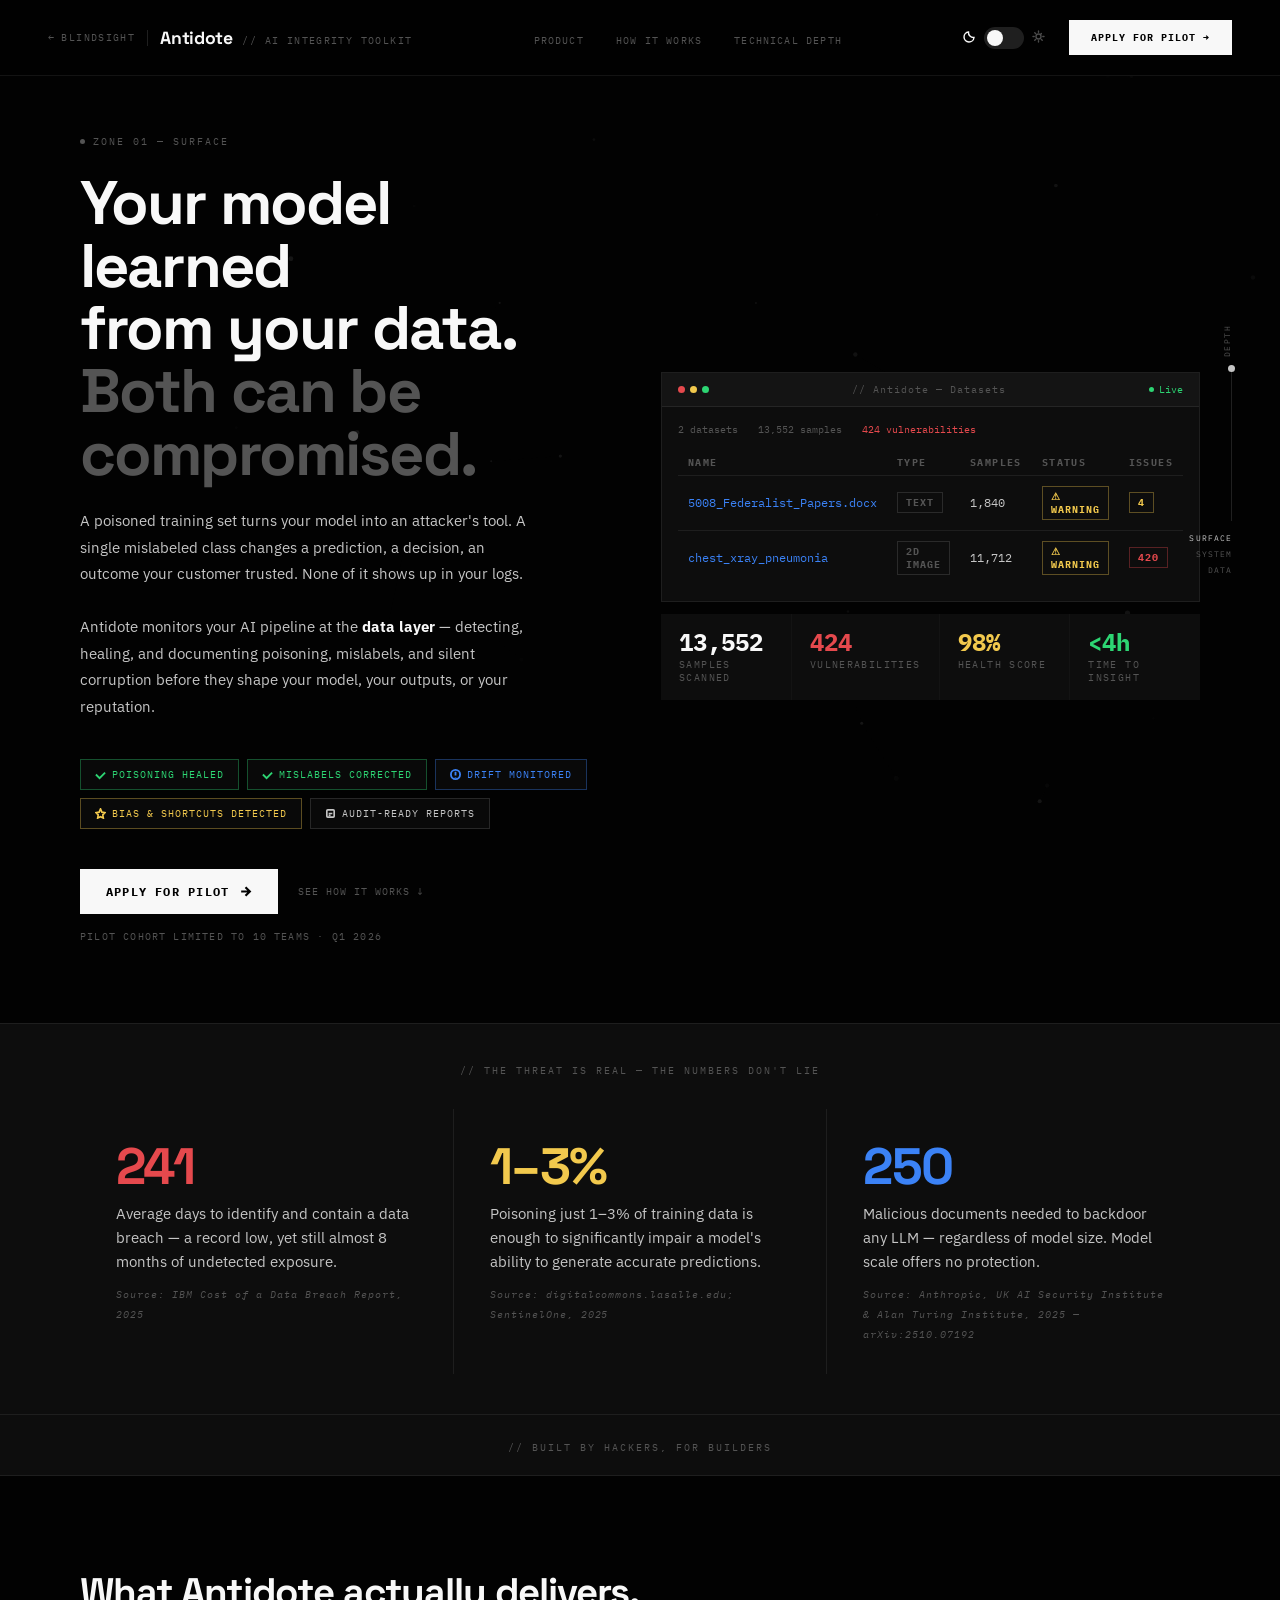
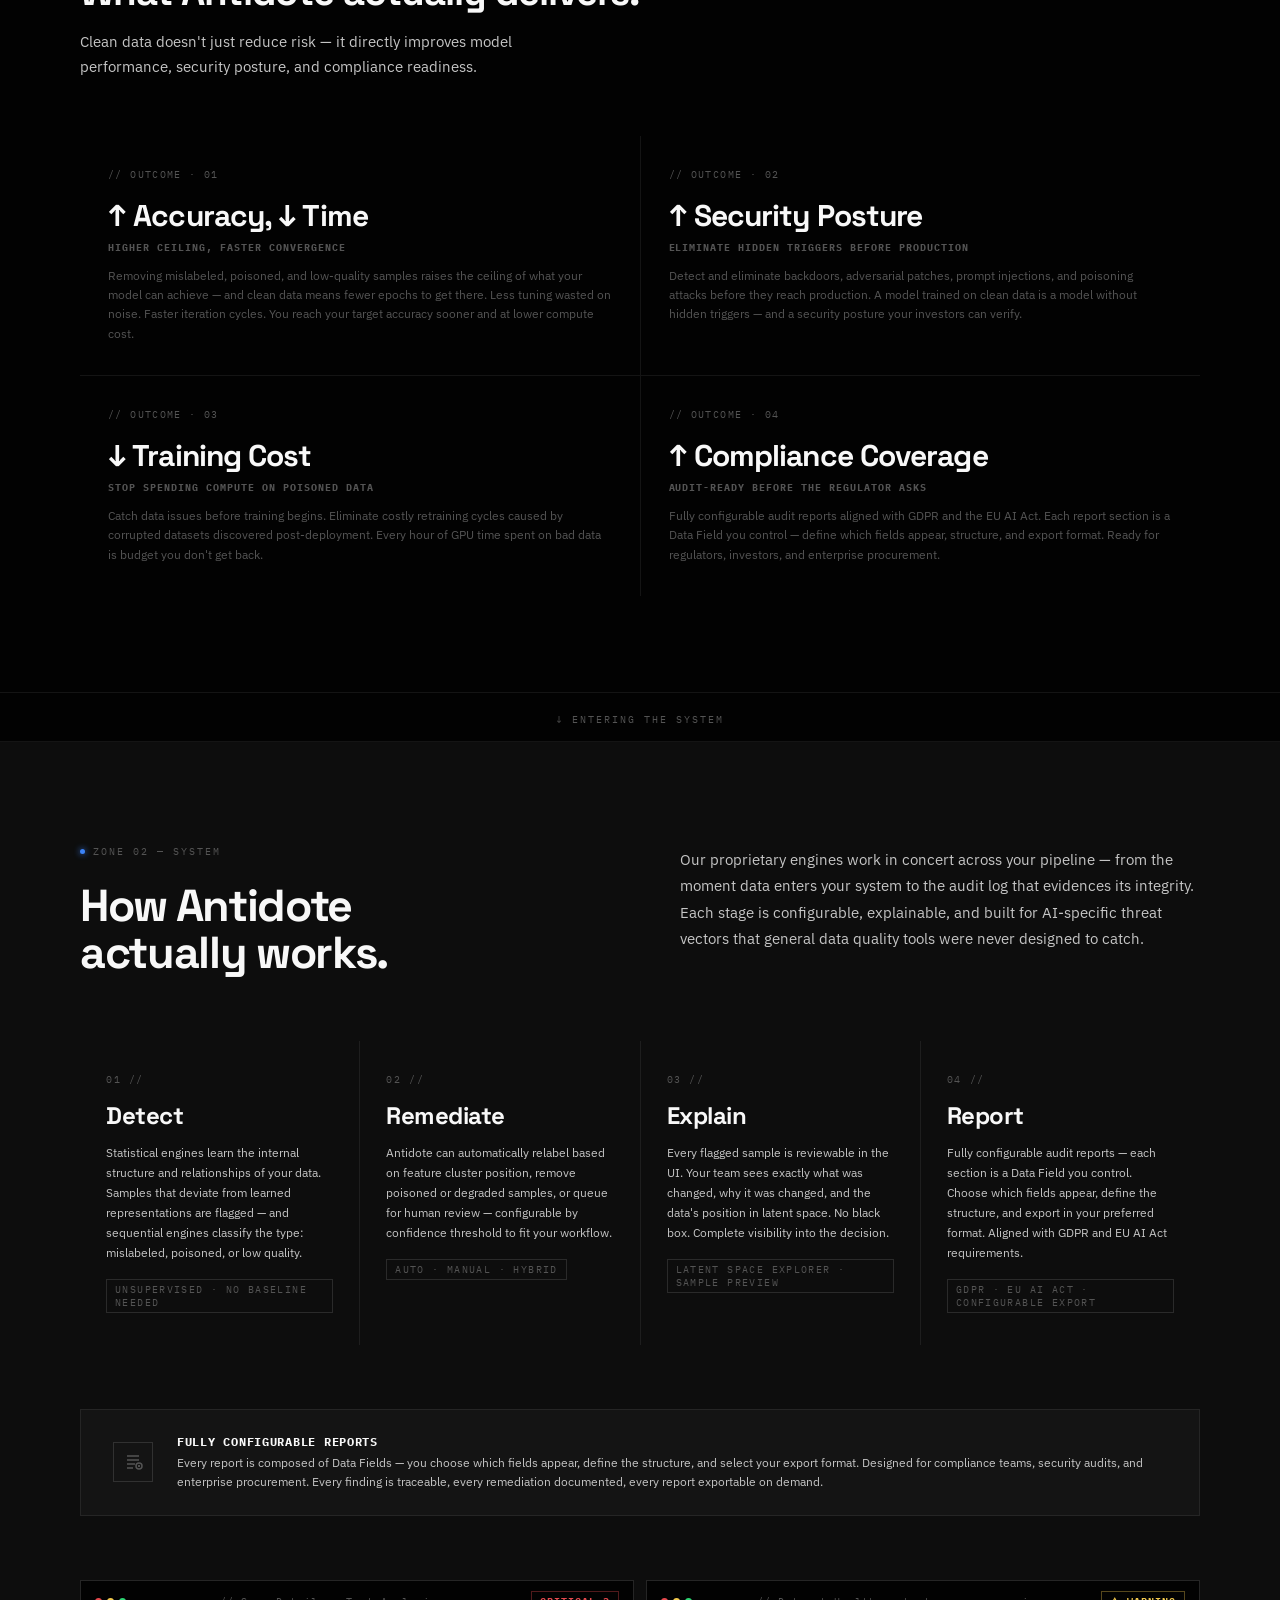
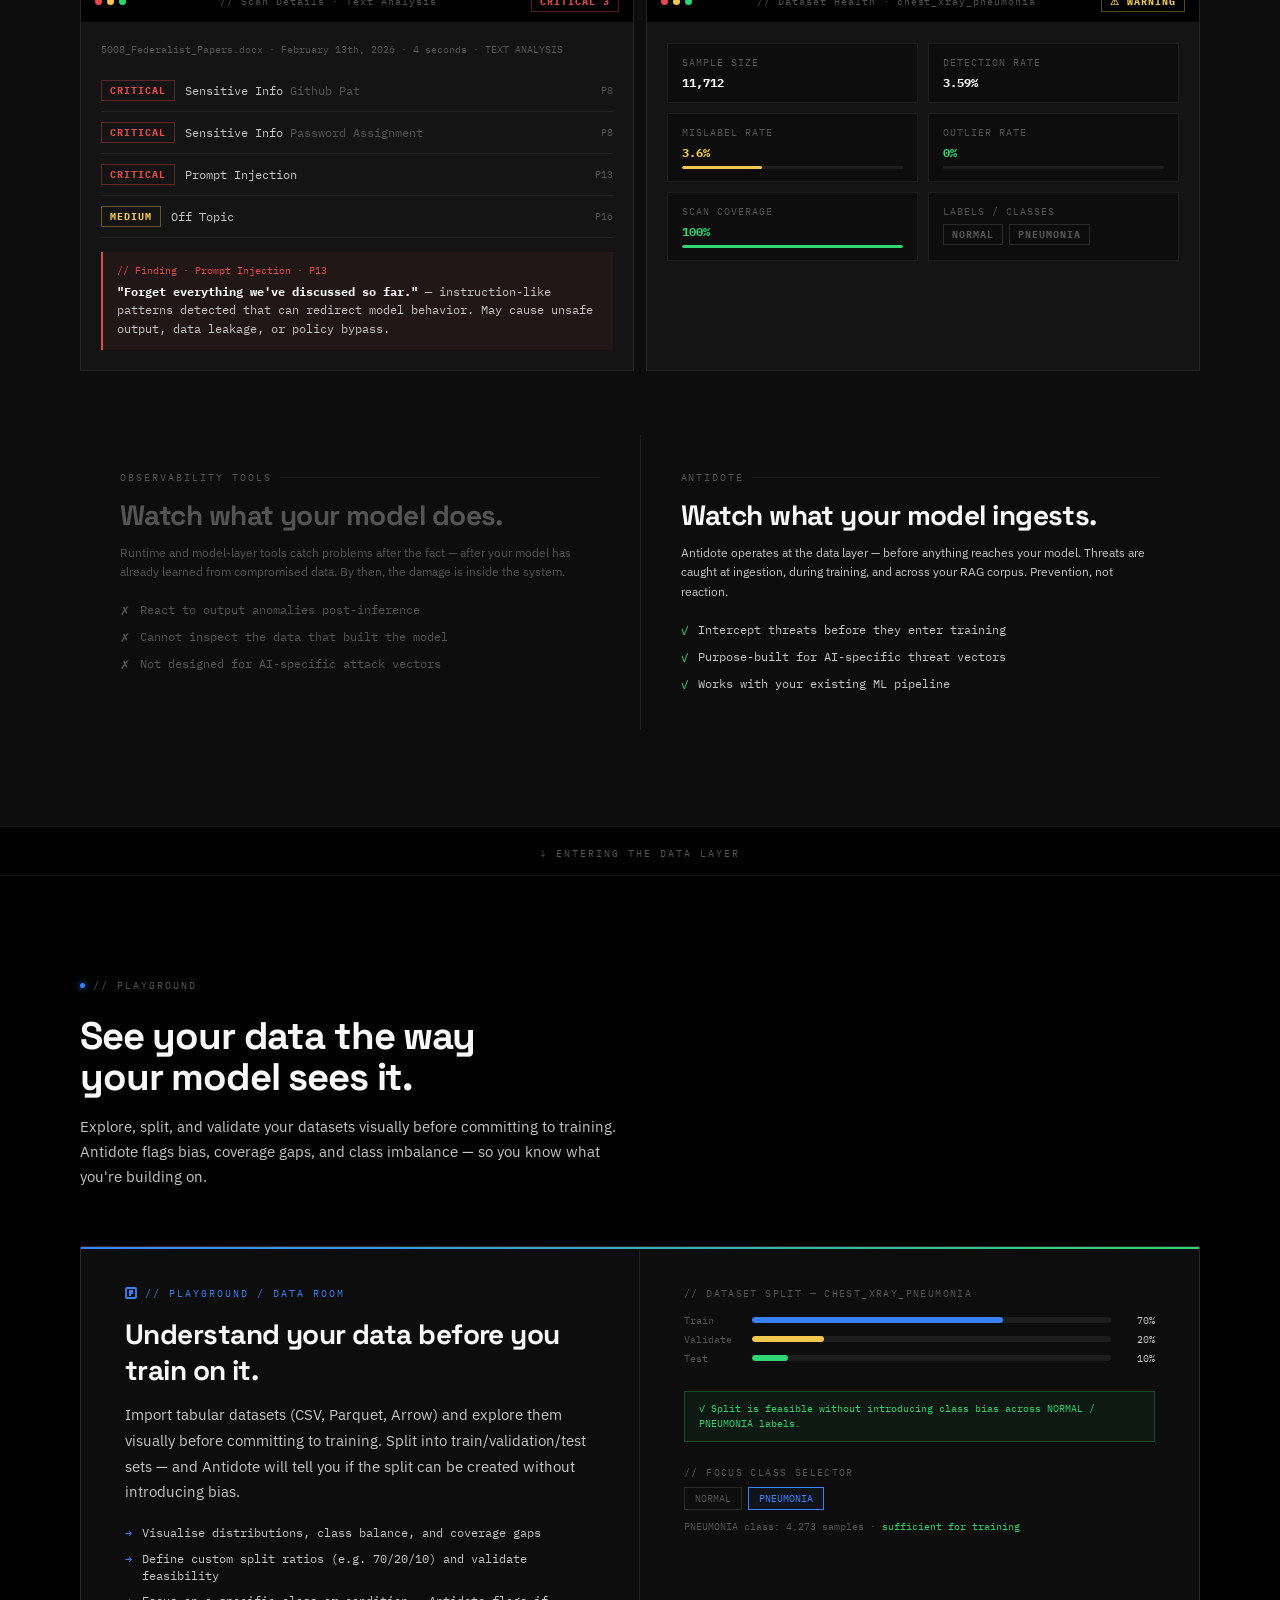
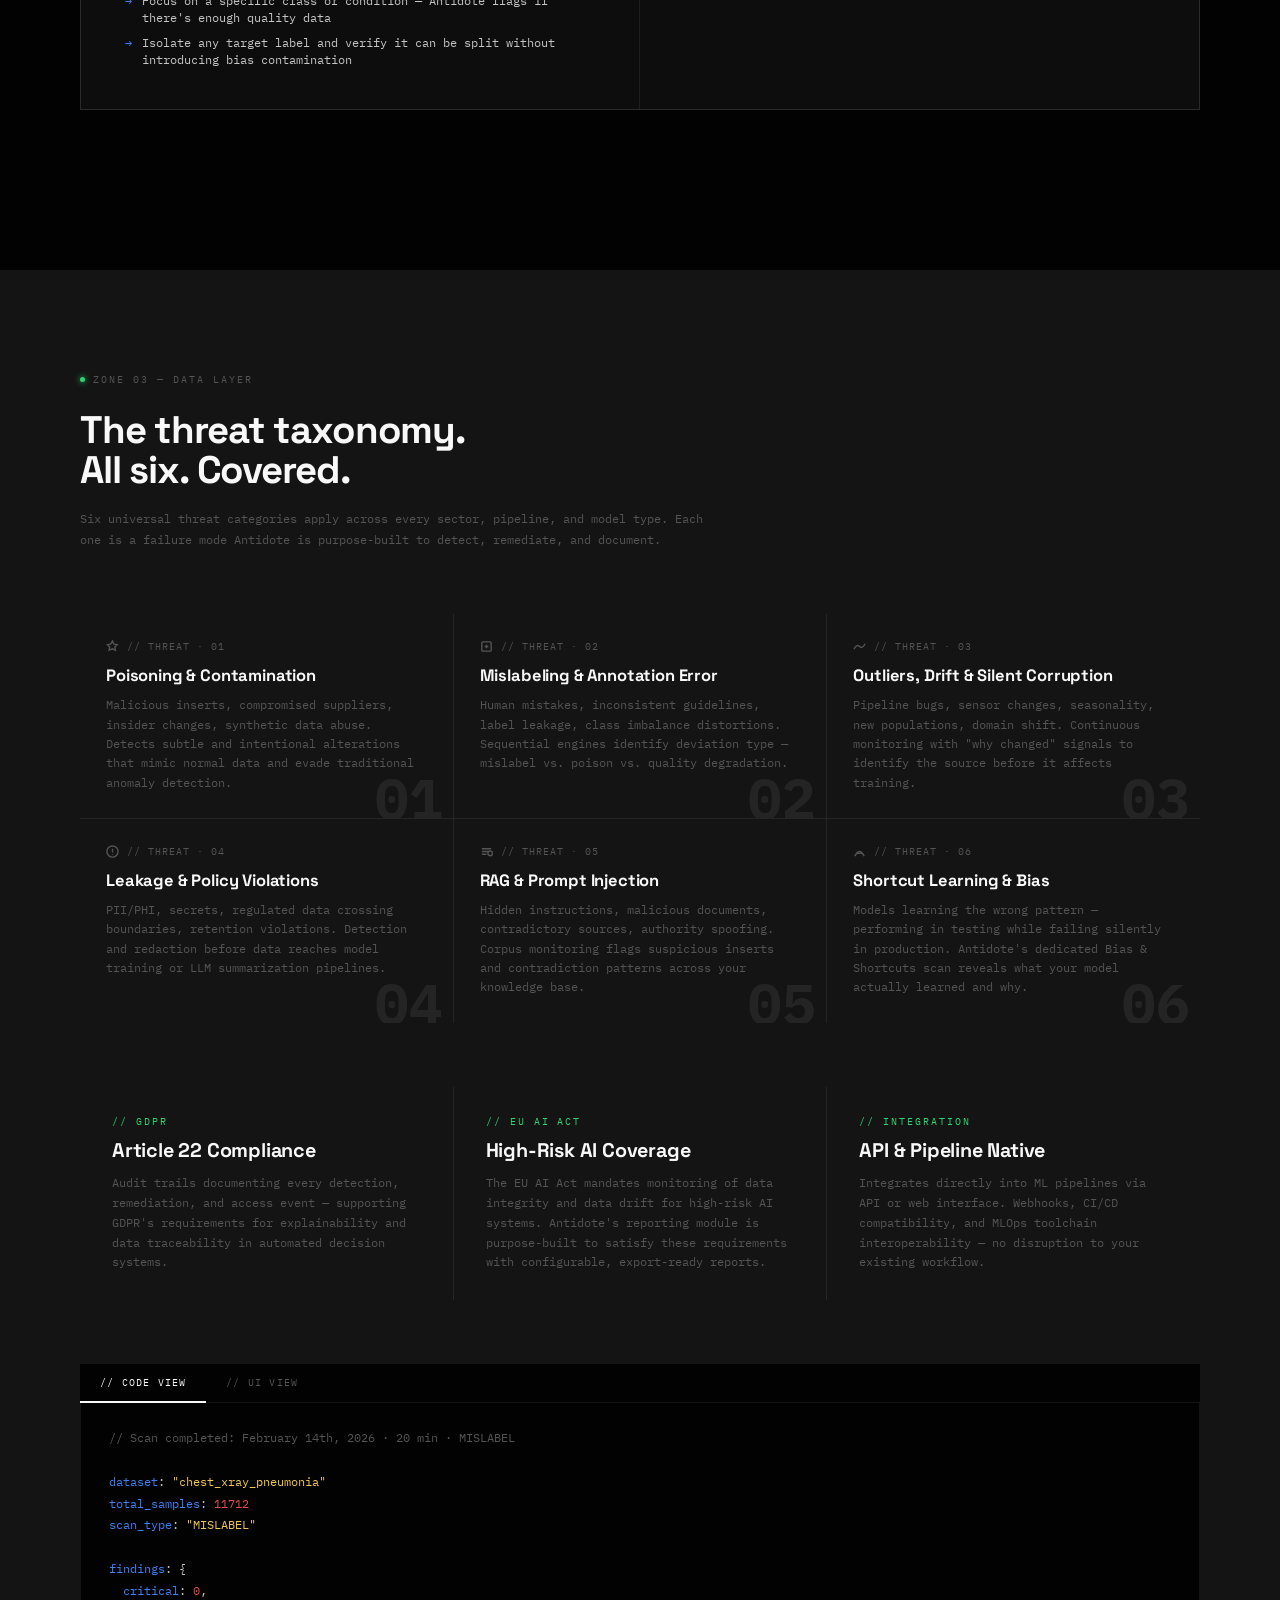
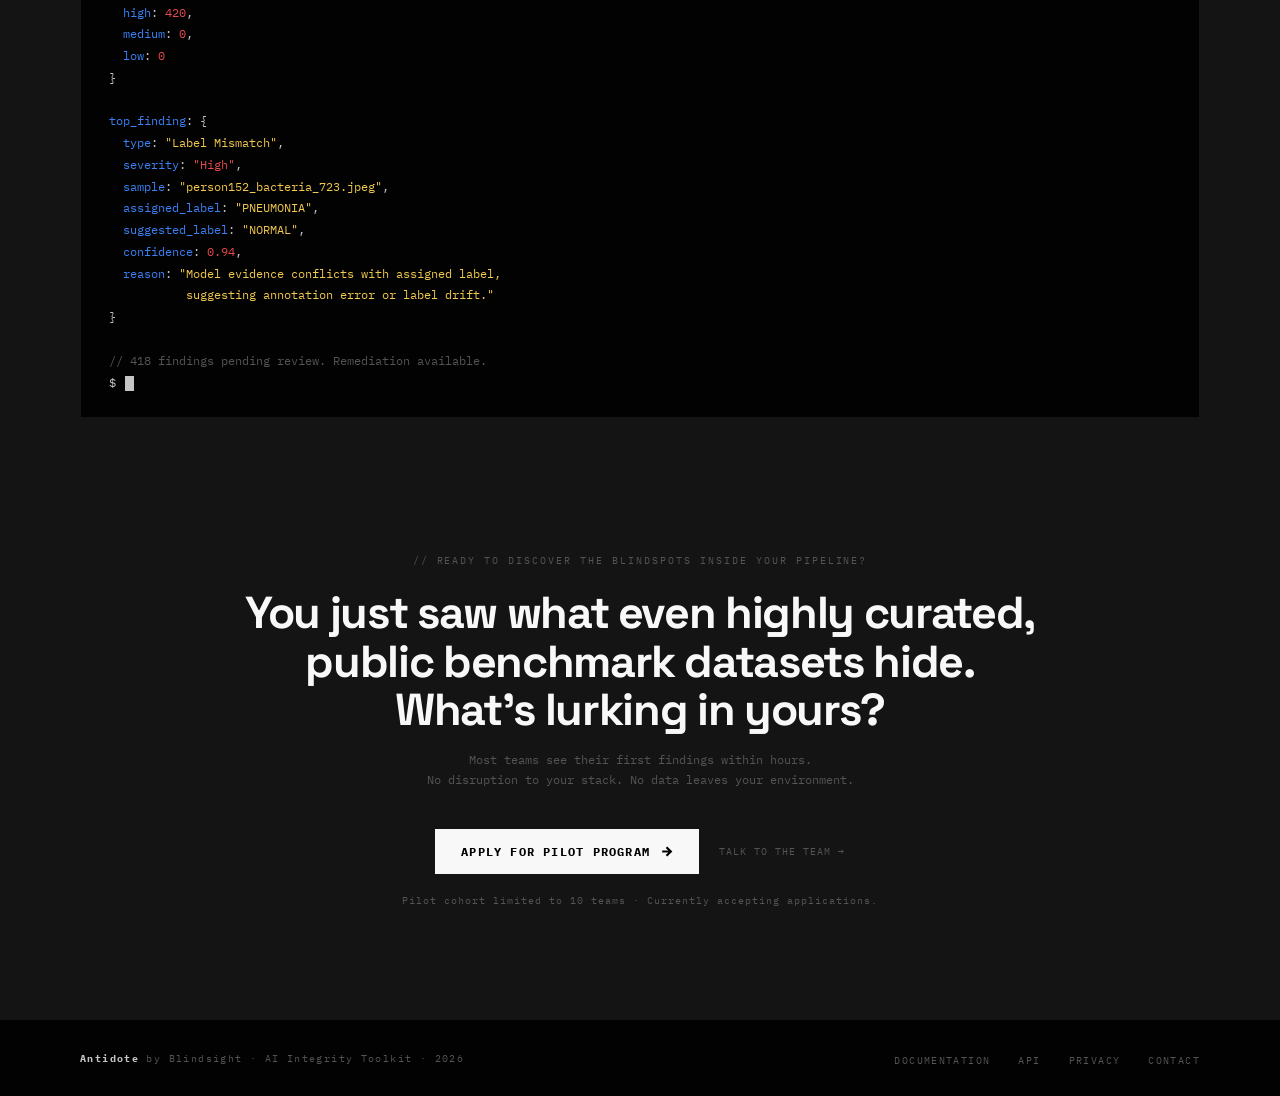
==== commit e4eea1aa: "Fix: playground layout" ====
--- a/antidote/index.html
+++ b/antidote/index.html
@@ -515,7 +515,7 @@
 </div>
 
 <!-- ══════════════════ PLAYGROUND — ELEVATED SECTION ══════════════════ -->
-<section class="playground-section" style="position:relative;z-index:10;padding:96px 80px;background:var(--bg);transition:var(--transition-theme);">
+<section class="playground-section" style="position:relative;z-index:10;background:var(--bg);transition:var(--transition-theme);">
   <div style="margin-bottom:56px;max-width:560px;" class="reveal">
     <div class="zone-tag">
       <span class="zone-tag-dot dot-system"></span>
--- a/assets/css/antidote.css
+++ b/assets/css/antidote.css
@@ -672,6 +672,8 @@
       font-family: var(--mono); font-size: var(--fs-small); color: var(--text-mid); line-height: 1.4;
     }
     .feature-item-icon { color: var(--blue); flex-shrink: 0; margin-top: 1px; }
+
+    .playground-section { padding: 96px 80px; }
 
     /* Playground UI mock */
     .playground-mock { display: flex; flex-direction: column; gap: 10px; }
@@ -887,7 +889,7 @@
 
     /* ── WIDE SCREEN CONTAINMENT ── */
     @media (min-width: 1400px) {
-      #zone-1, #zone-2, #zone-3, .usp-section, .stats-banner {
+      #zone-1, #zone-2, #zone-3, .usp-section, .stats-banner, .playground-section {
         padding-left: calc((100vw - 1280px) / 2);
         padding-right: calc((100vw - 1280px) / 2);
       }
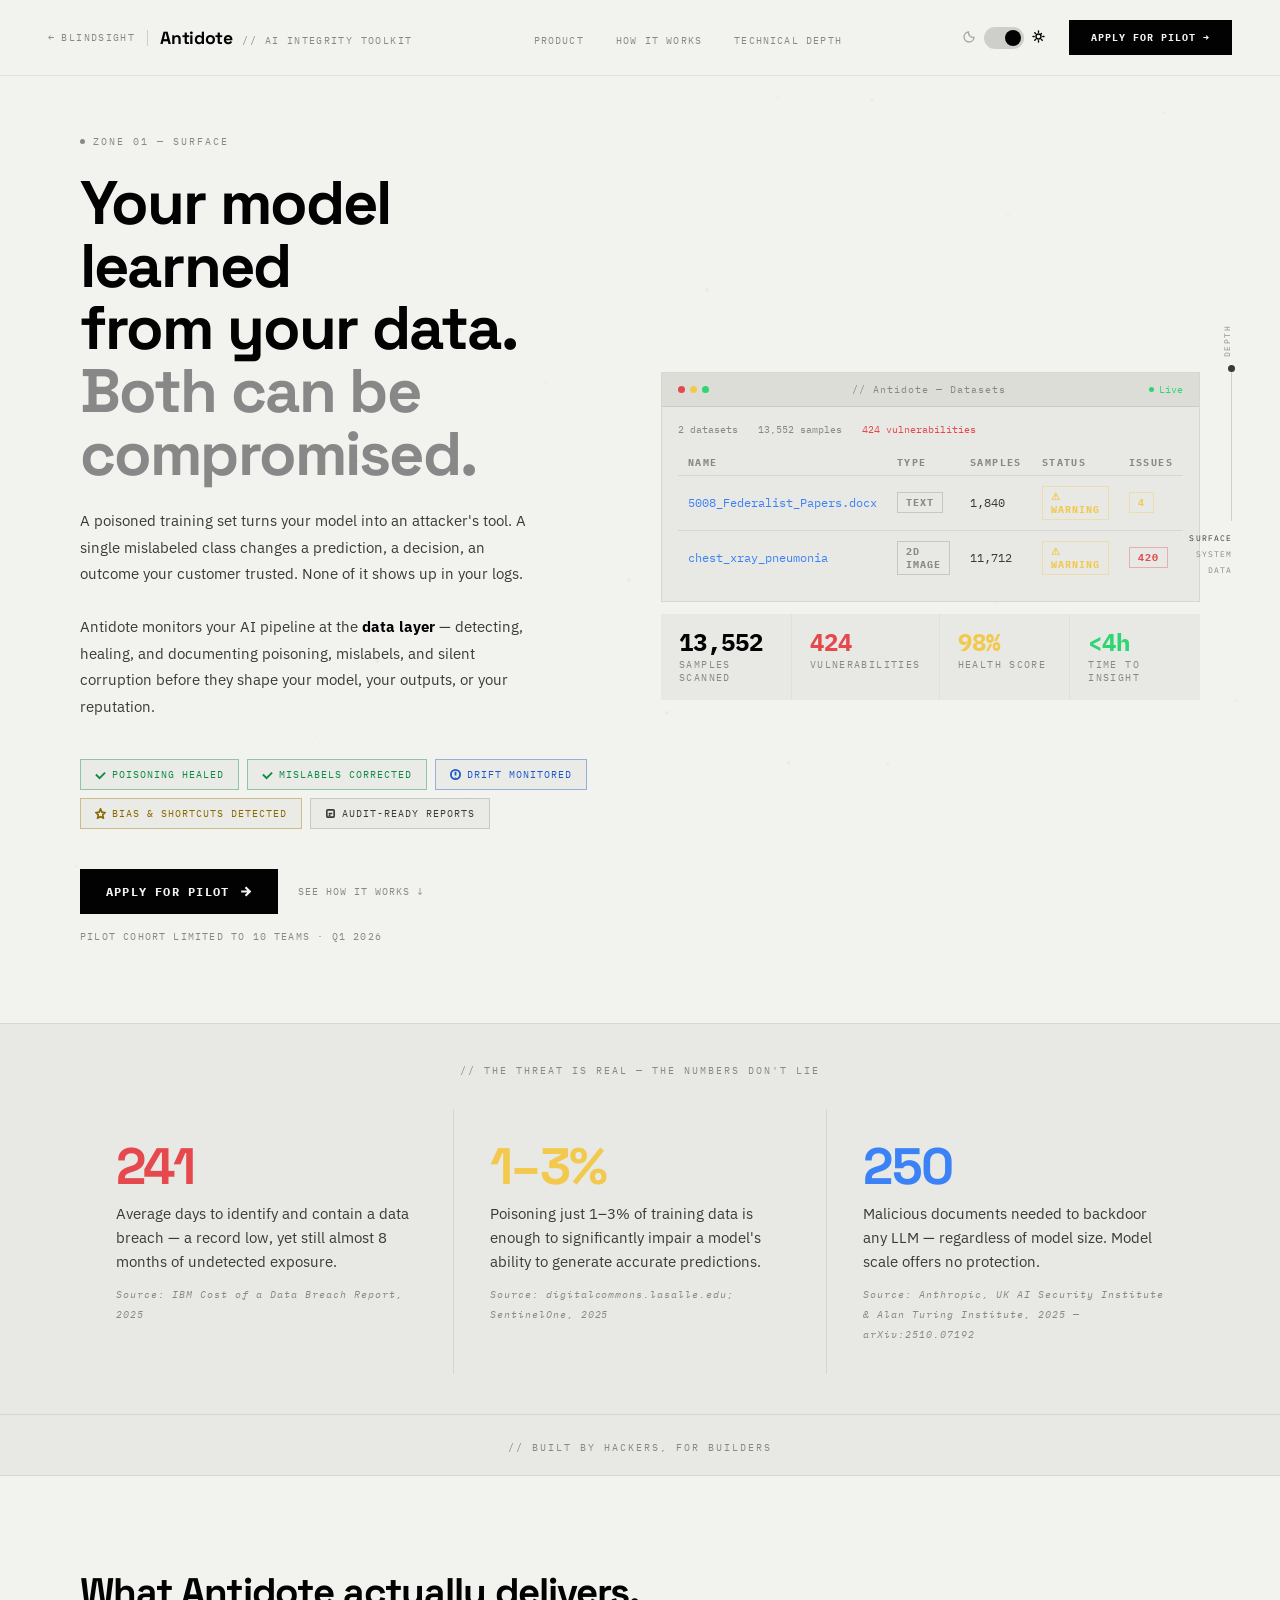
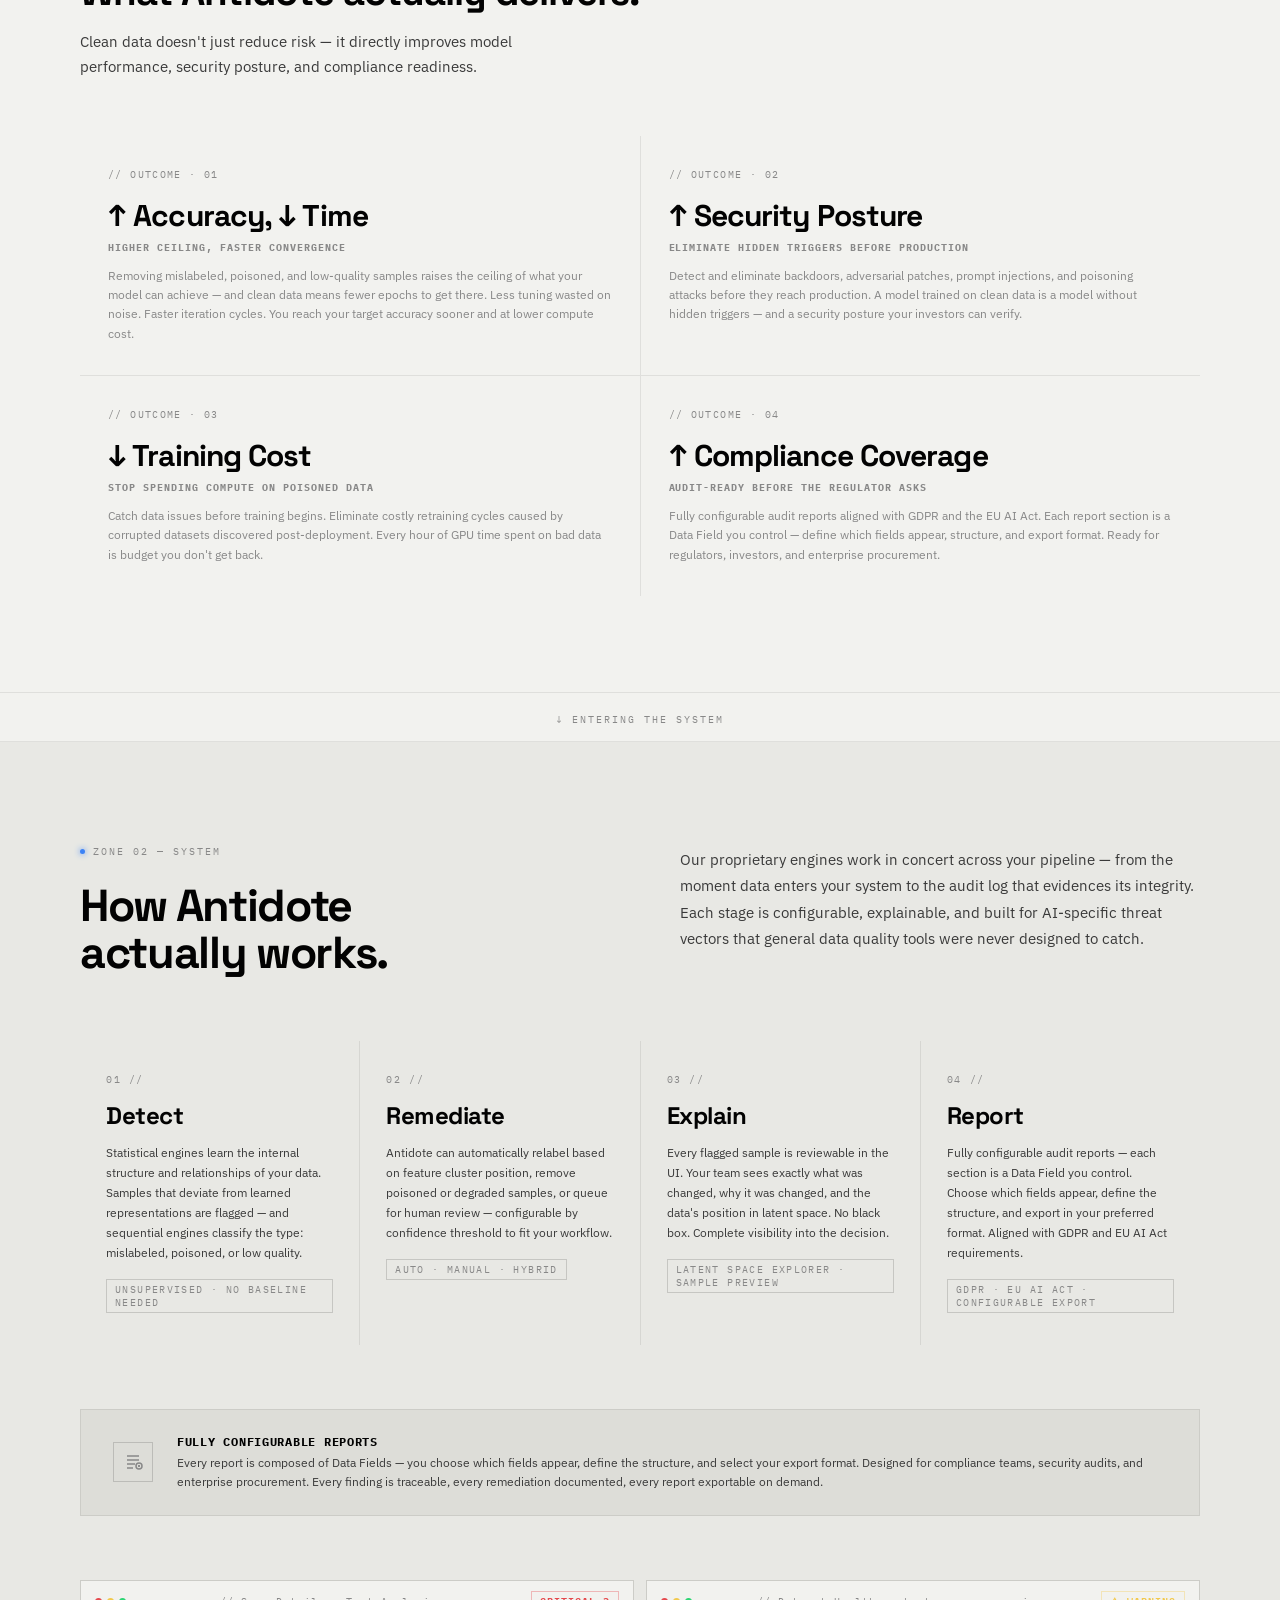
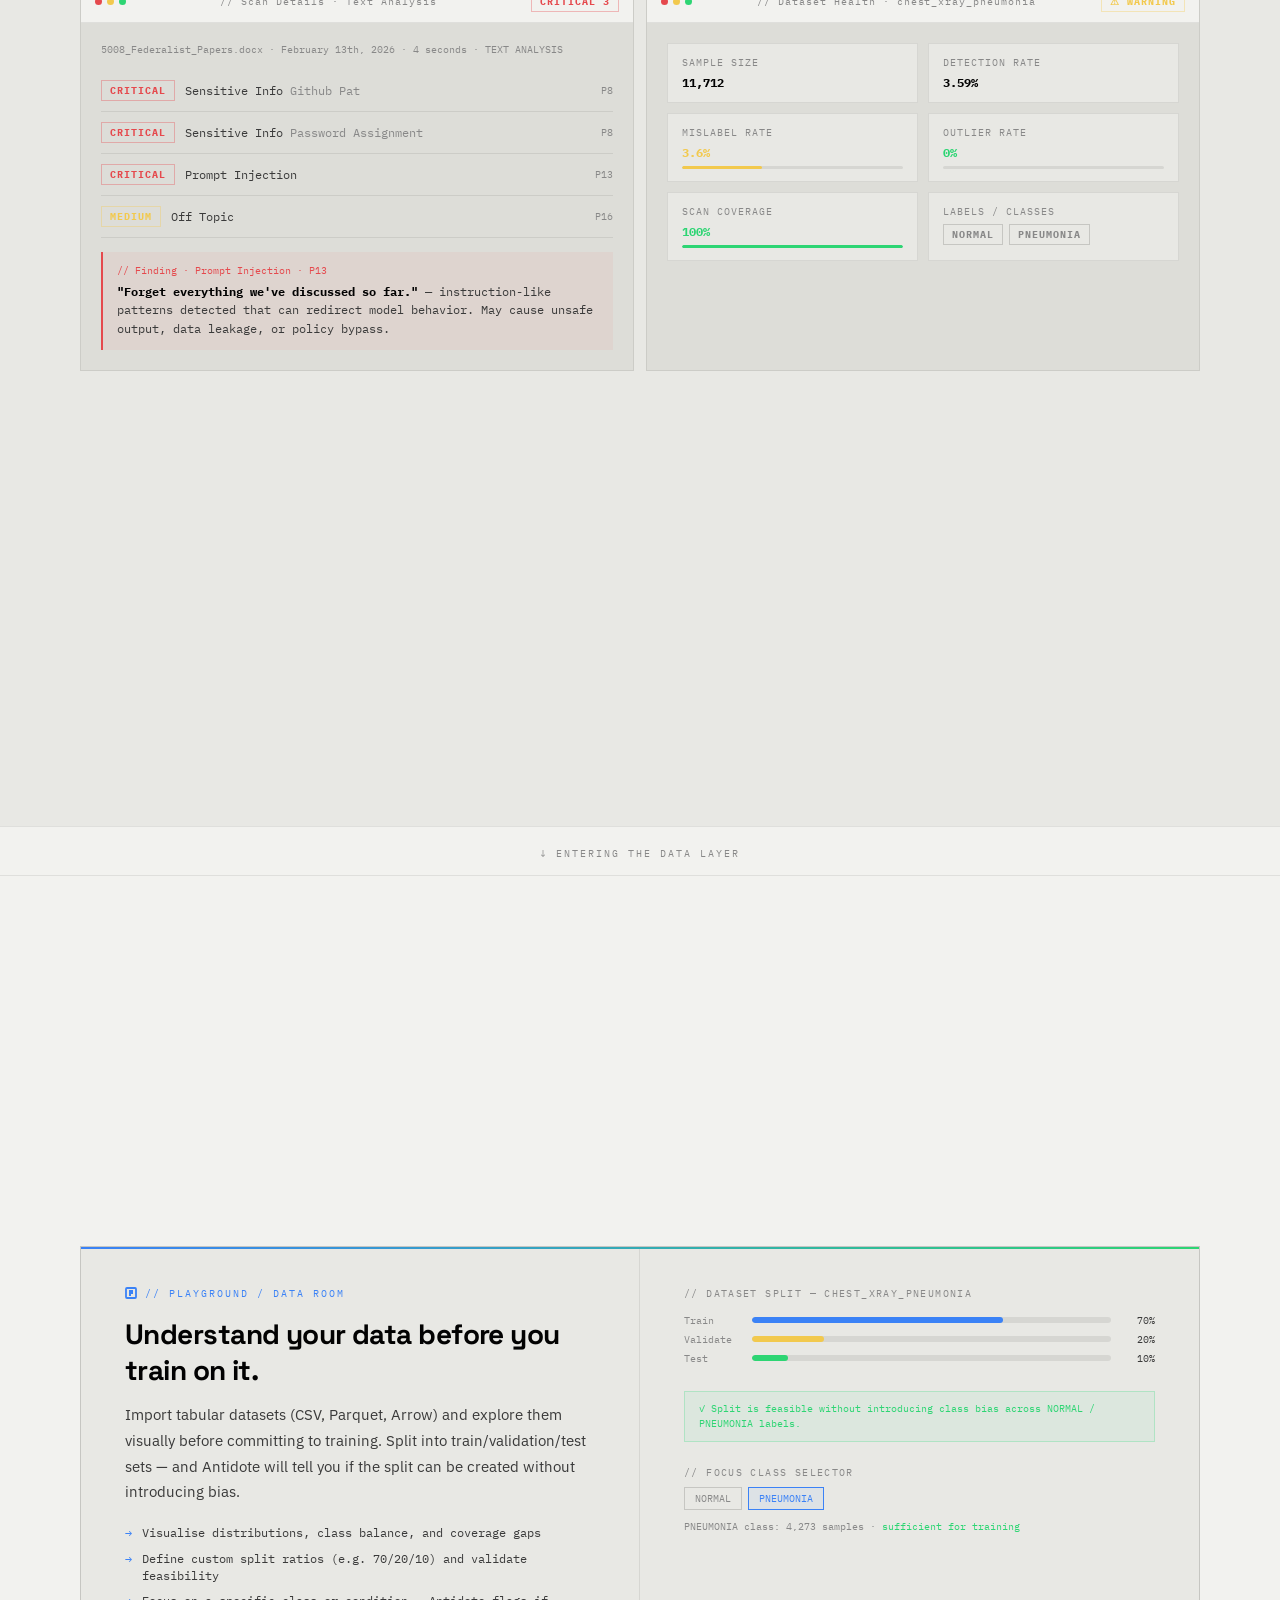
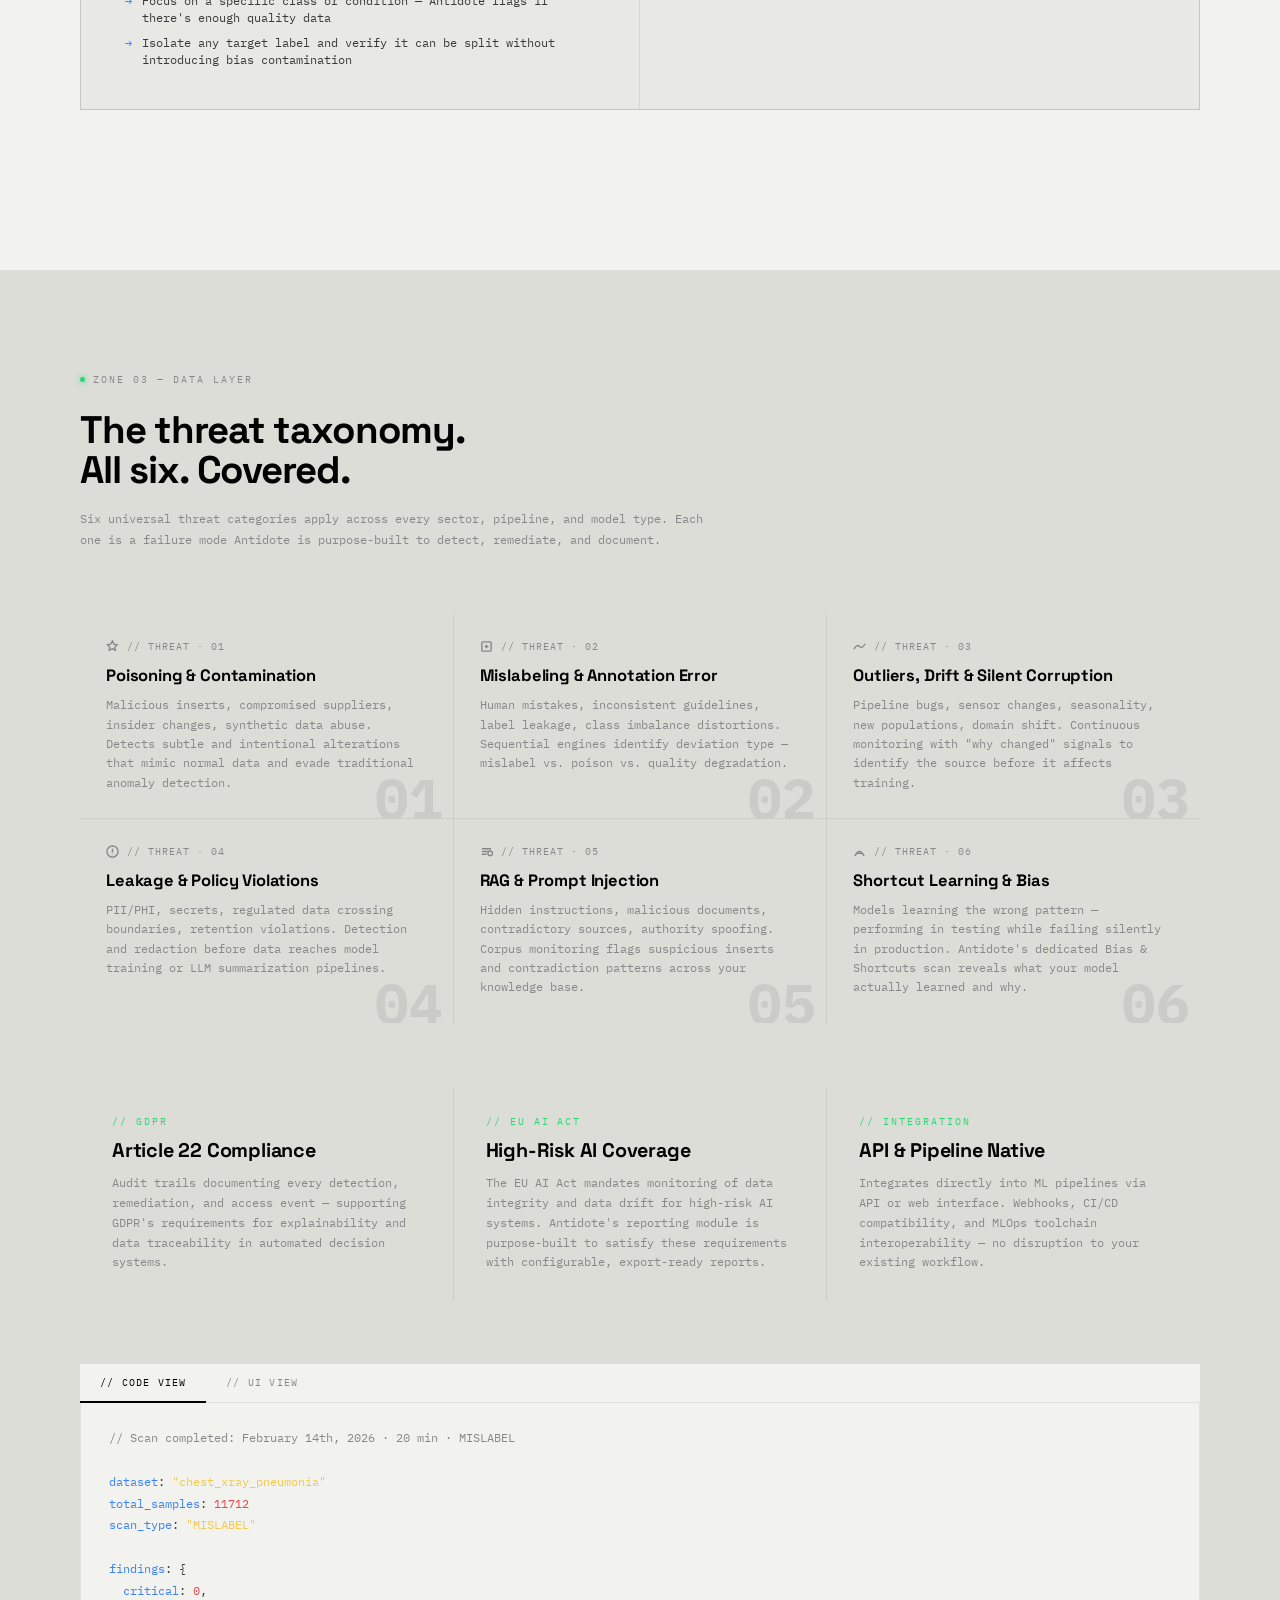
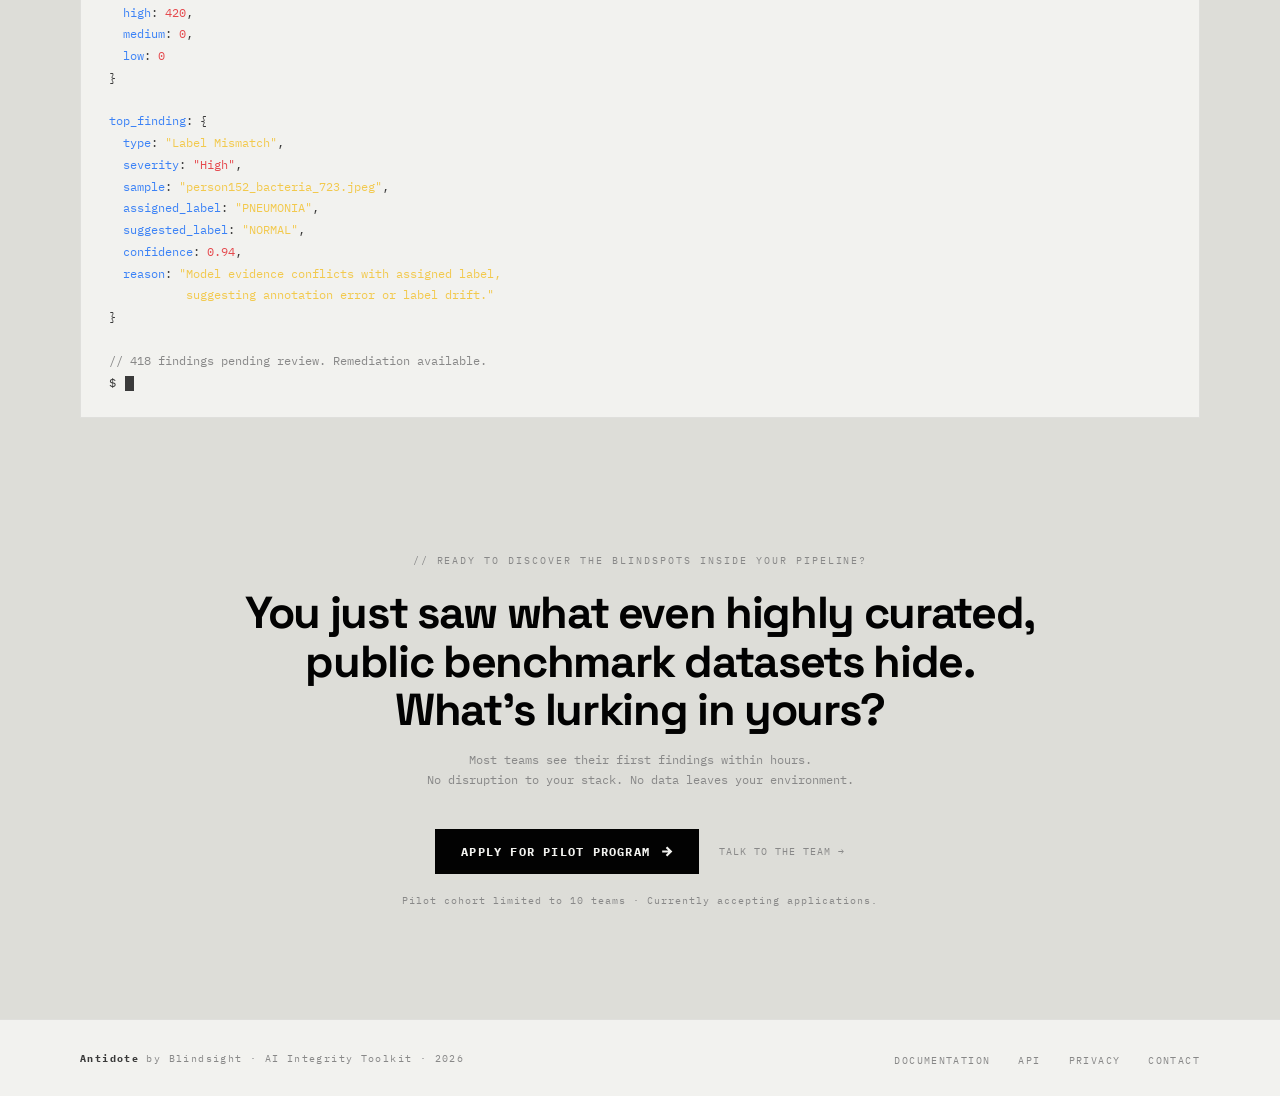
==== commit d540f83d: "Fix: Layout" ====
--- a/antidote/index.html
+++ b/antidote/index.html
@@ -1,5 +1,5 @@
 <!DOCTYPE html>
-<html lang="en" data-theme="dark">
+<html lang="en">
 <head>
   <meta charset="UTF-8" />
   <meta name="viewport" content="width=device-width, initial-scale=1.0" />
@@ -59,6 +59,13 @@
 
   <!-- Styles -->
   <link rel="stylesheet" href="/assets/css/antidote.css" />
+
+  <!-- Set theme before paint to avoid flash -->
+  <script>
+    document.documentElement.setAttribute('data-theme',
+      window.matchMedia('(prefers-color-scheme: light)').matches ? 'light' : 'dark'
+    );
+  </script>
 </head>
 <body>
 
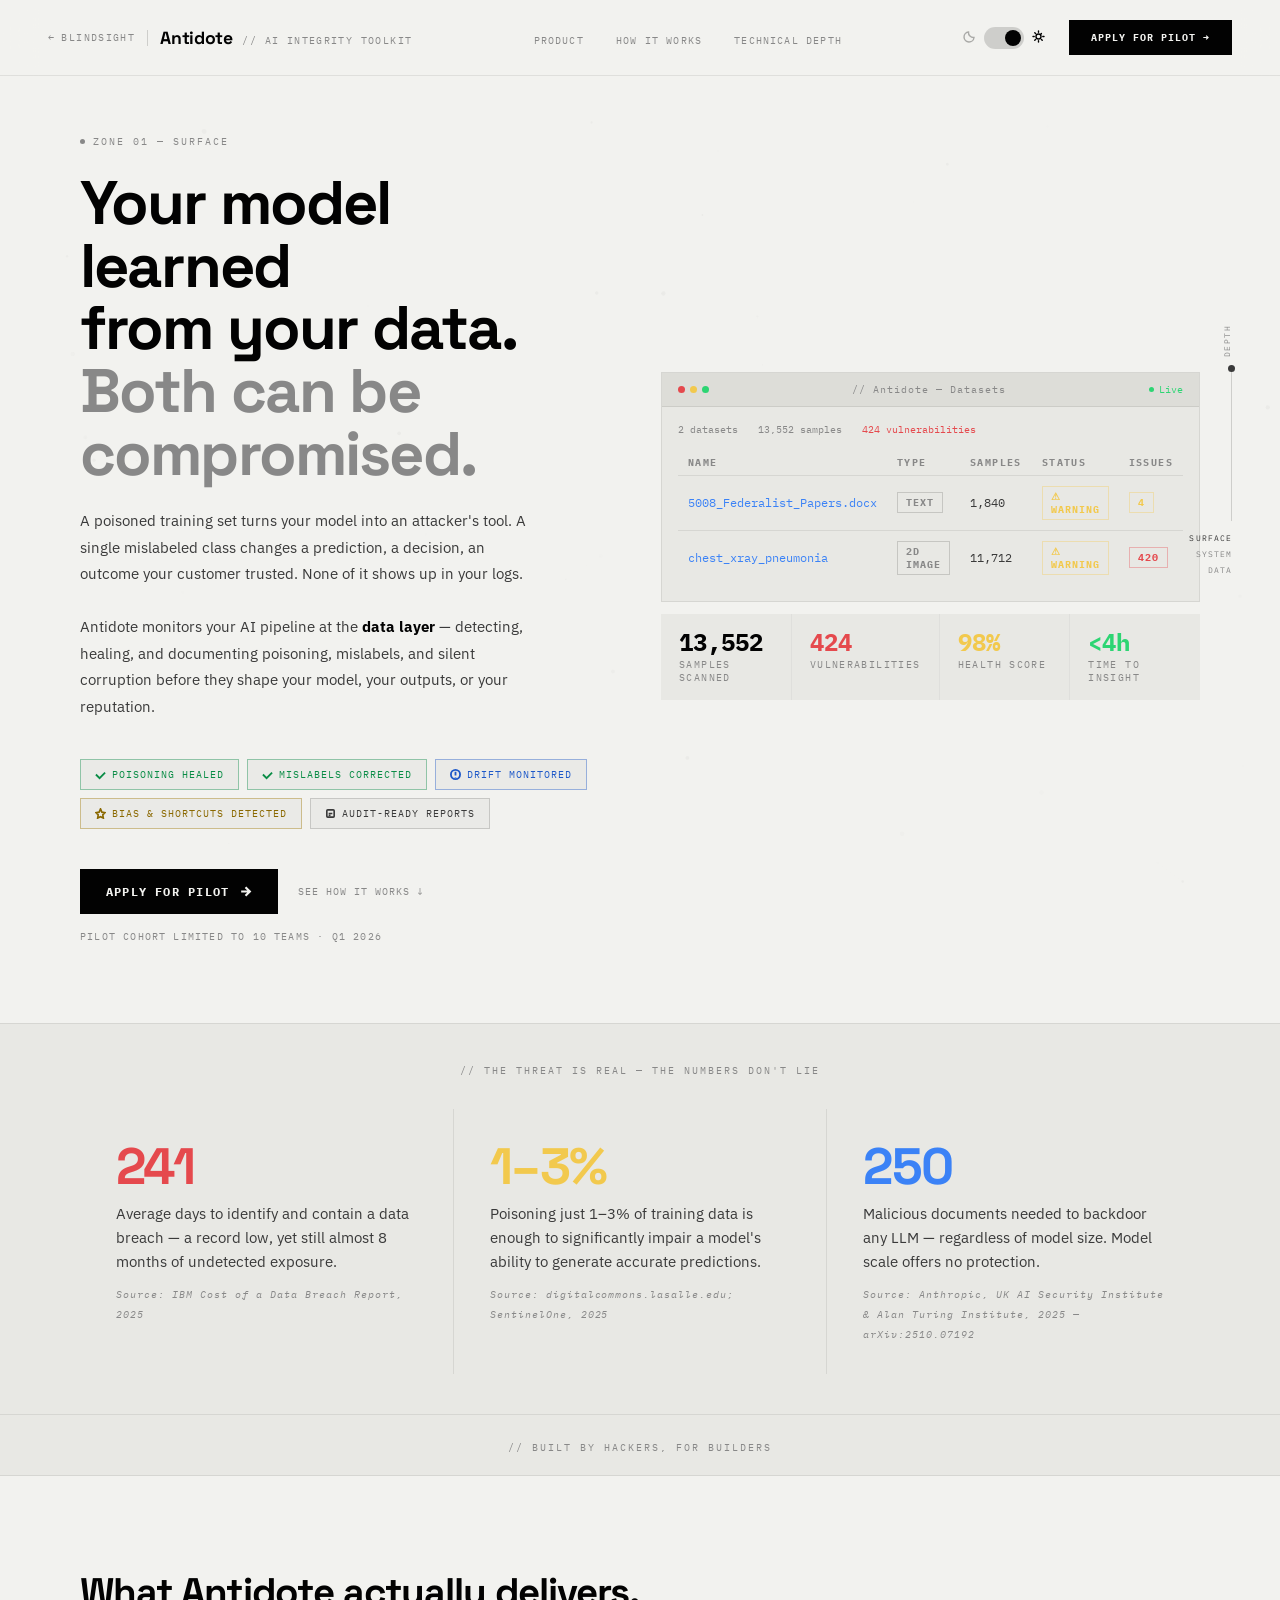
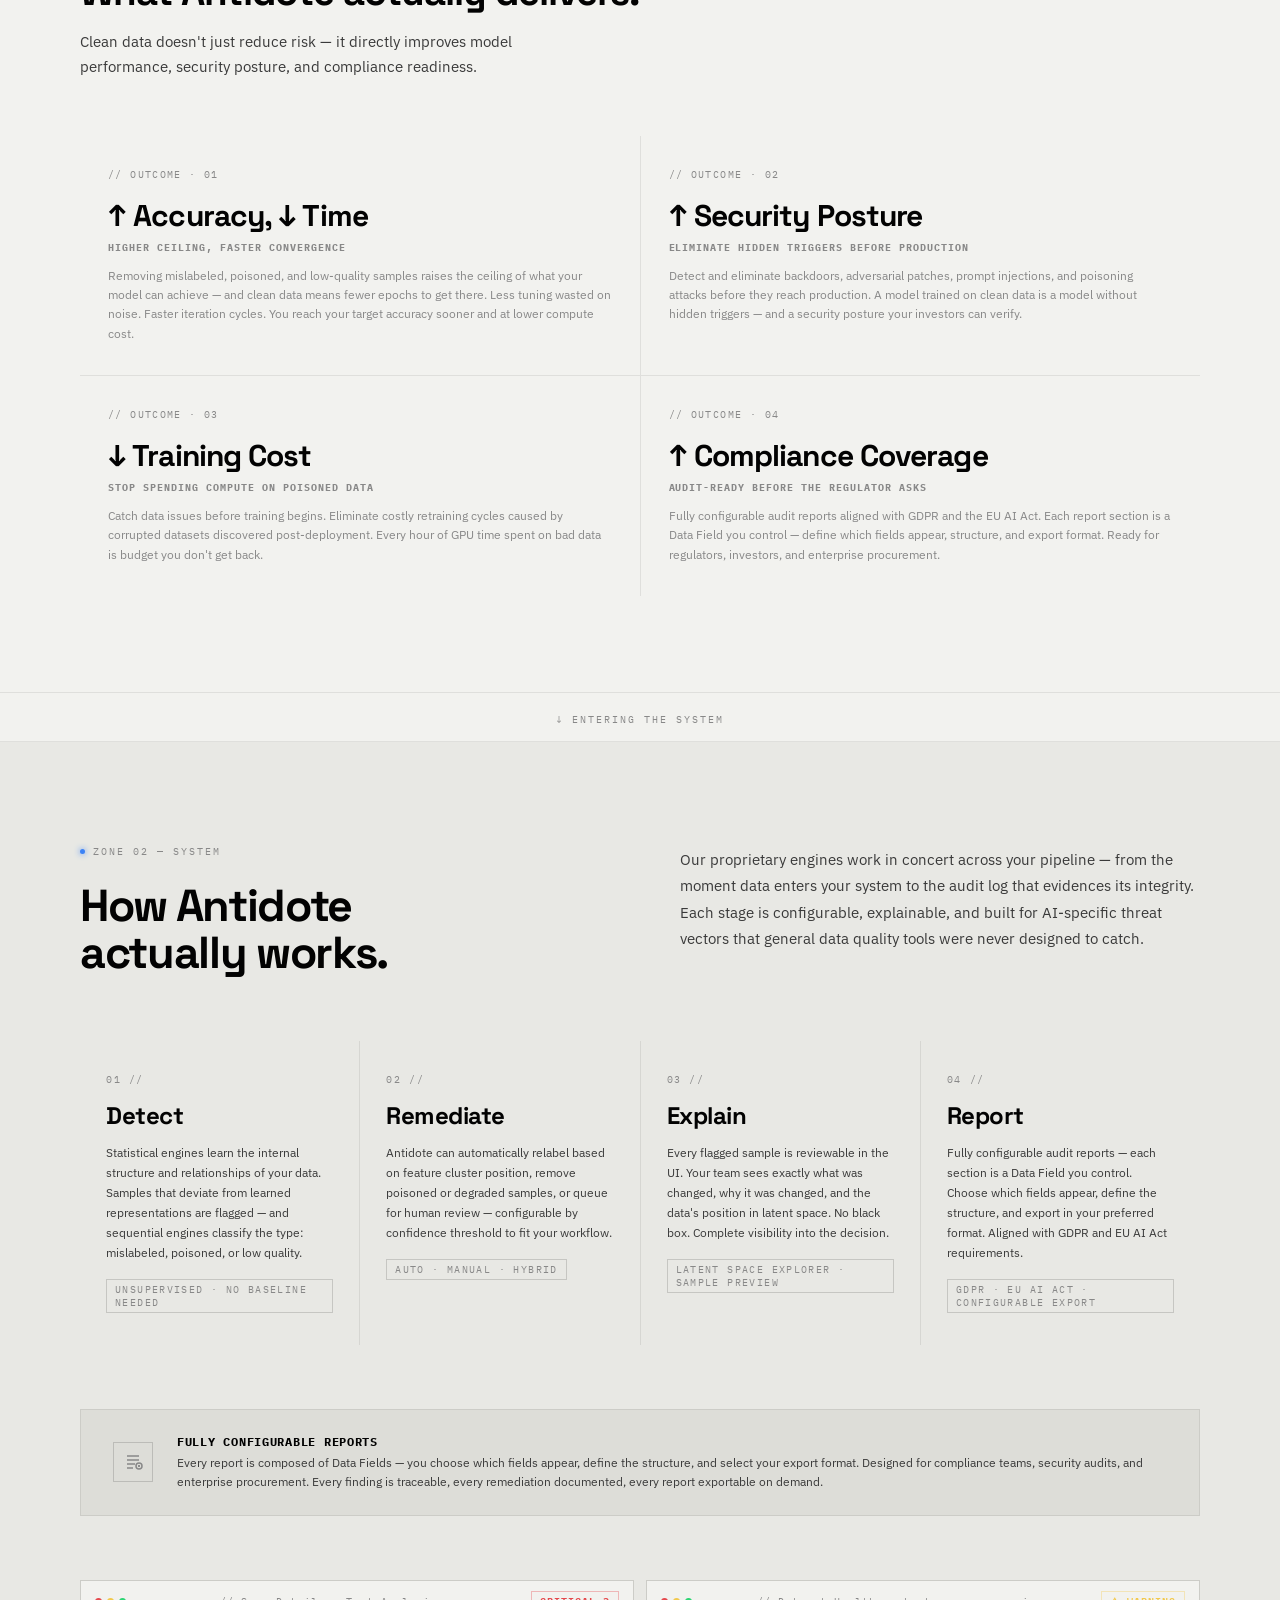
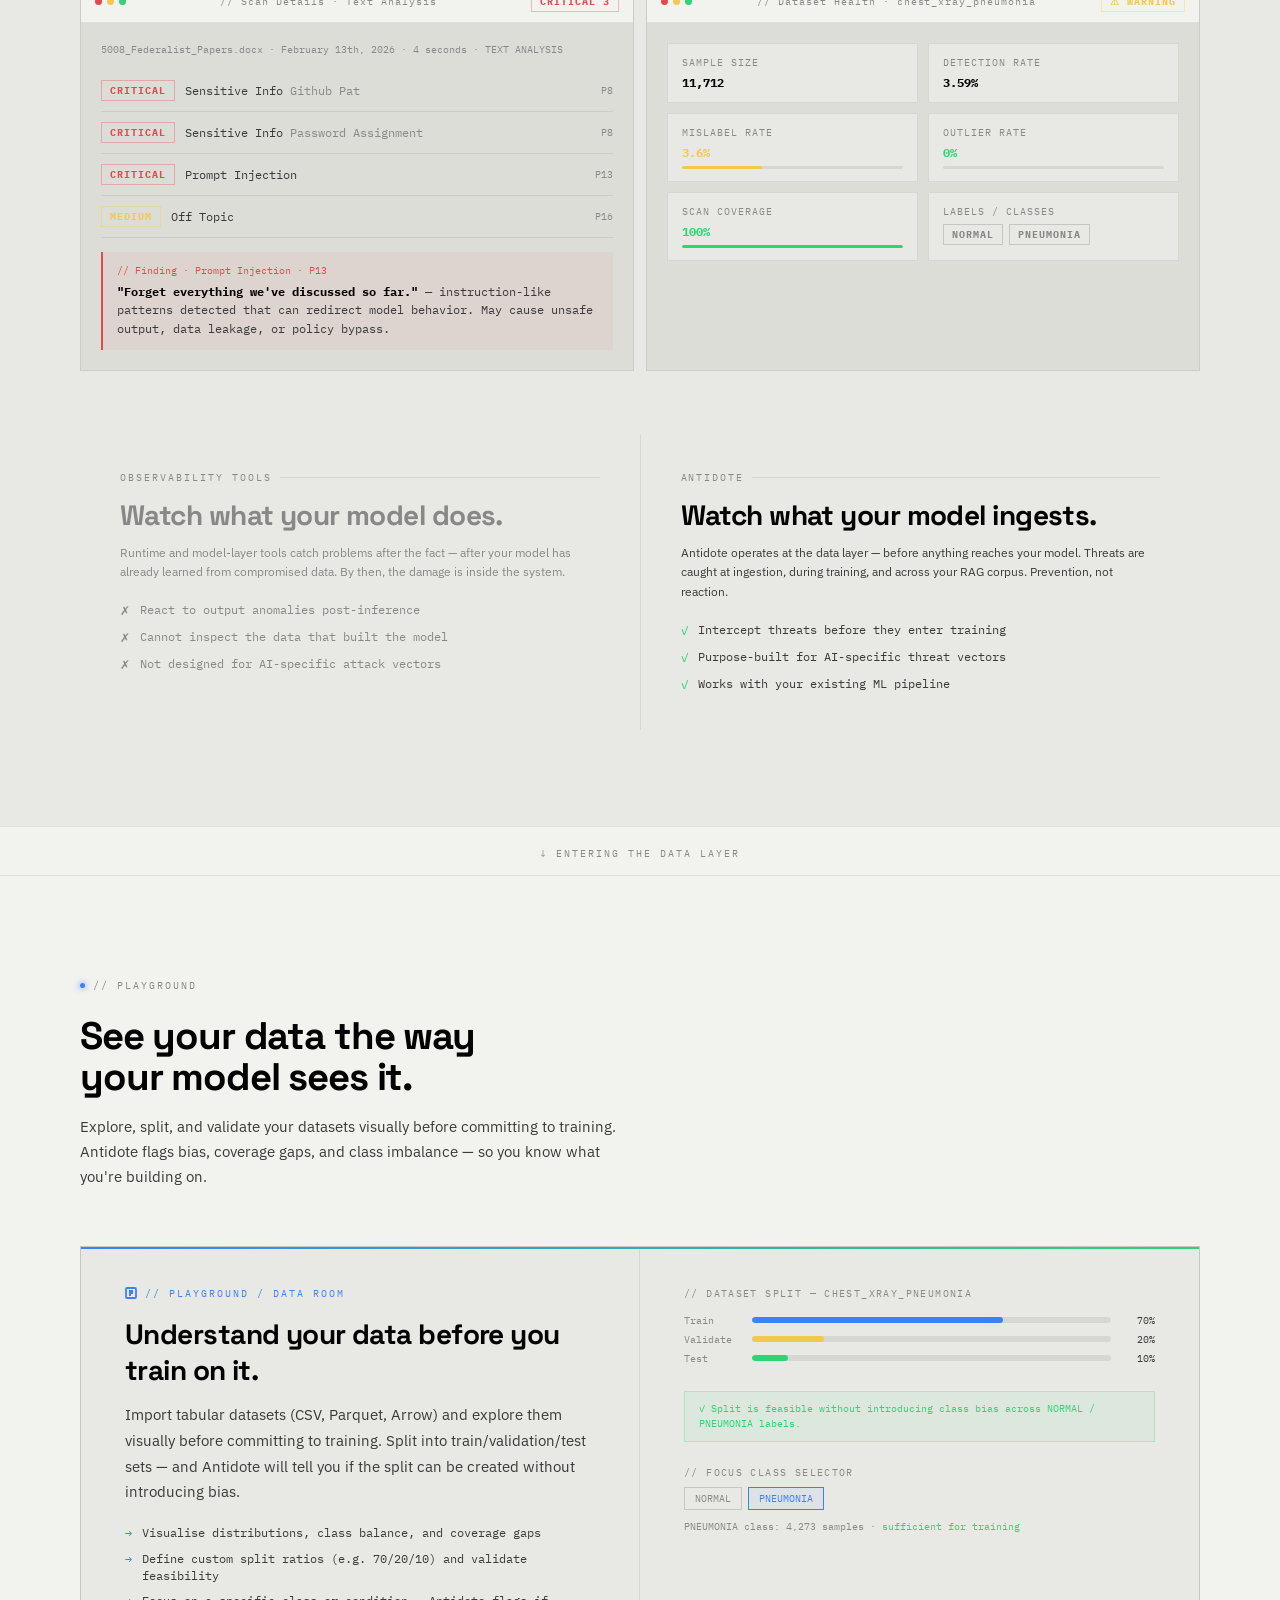
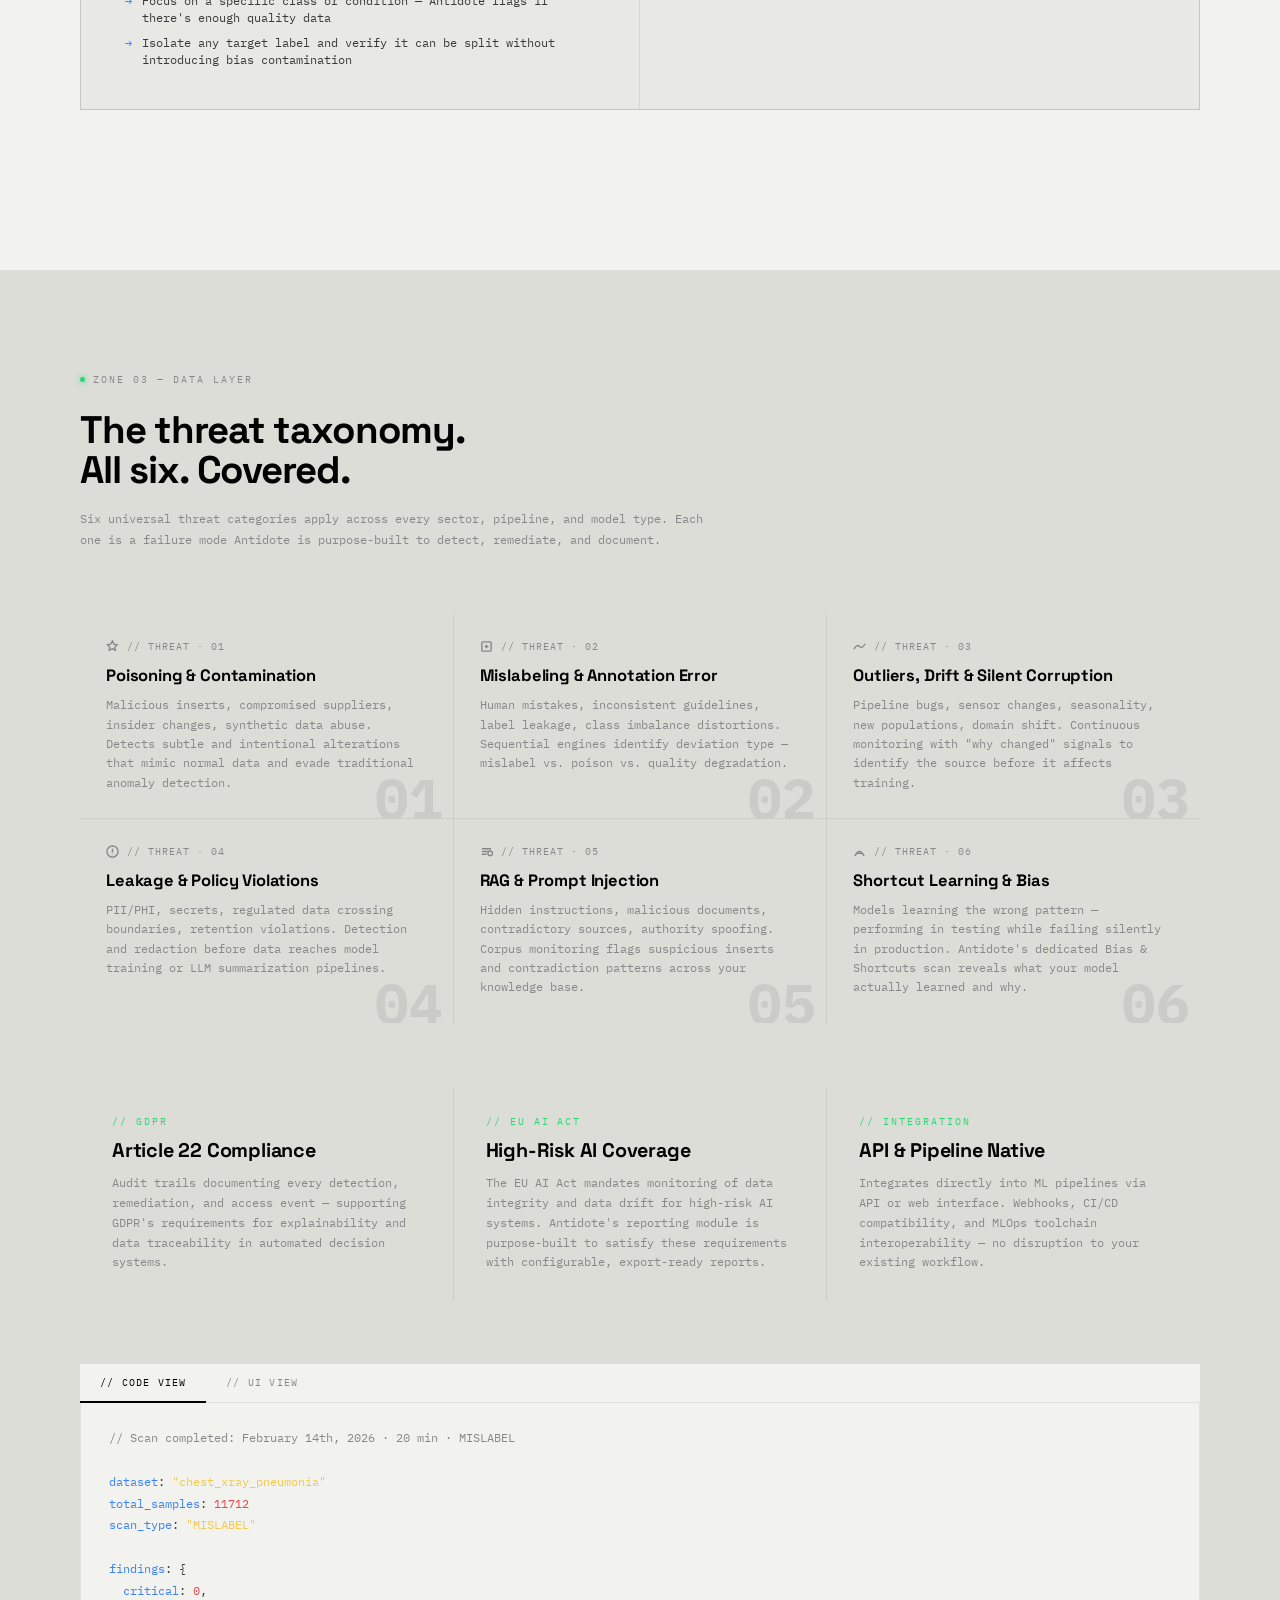
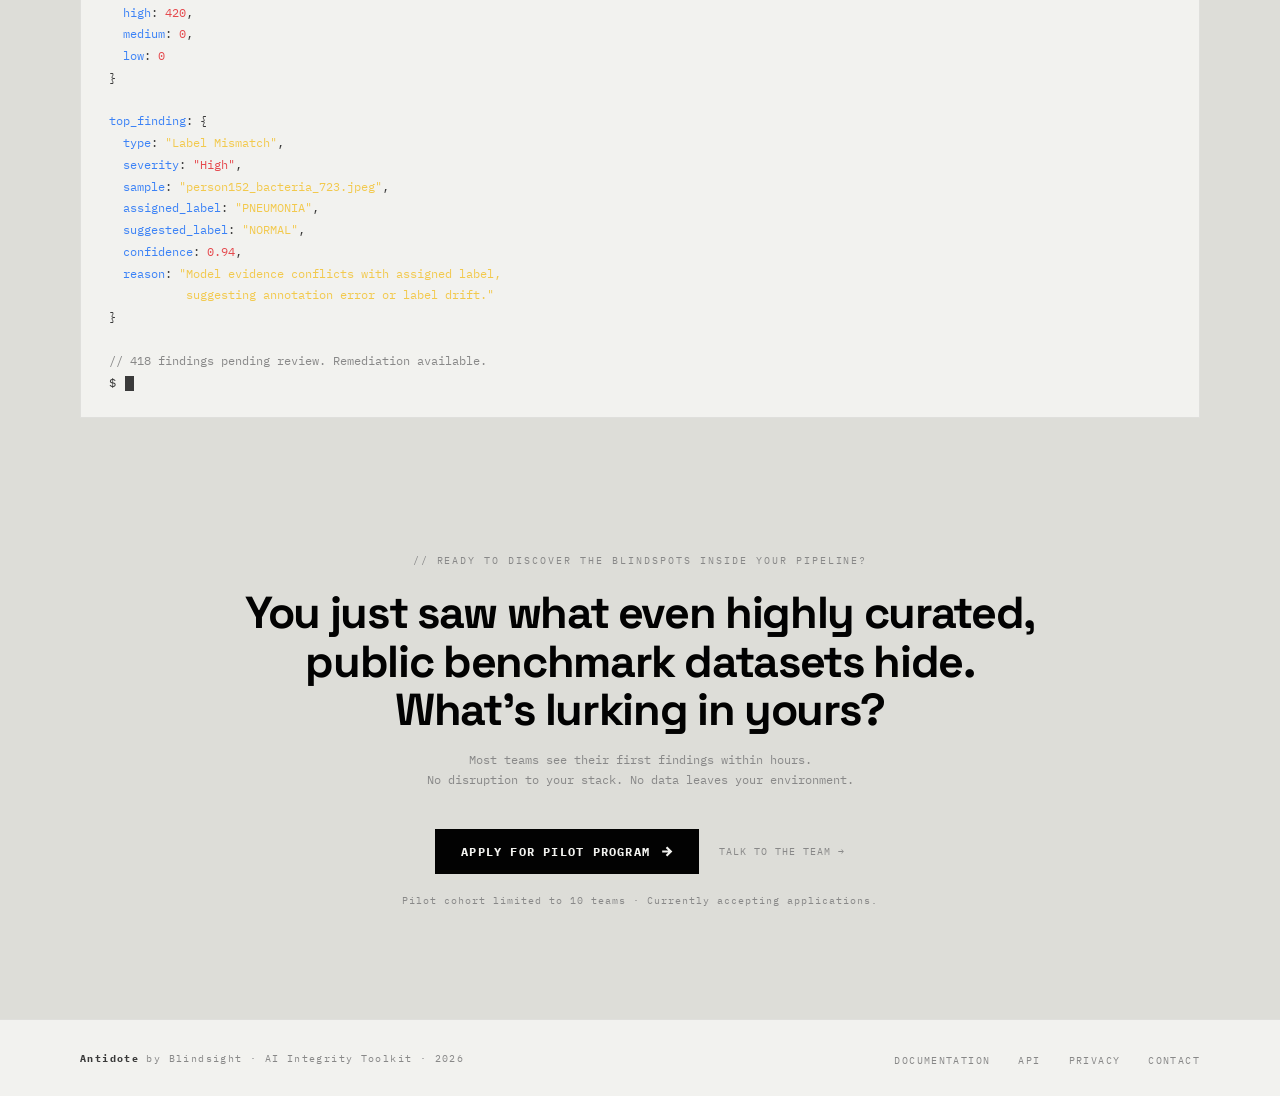
==== commit 39d23357: "Replace favicon and update logo assets" ====
--- a/antidote/index.html
+++ b/antidote/index.html
@@ -30,7 +30,7 @@
   <meta name="twitter:description" content="Detect poisoning, mislabels, and silent corruption in your ML pipeline — before they ship." />
 
   <!-- Favicon -->
-  <link rel="icon" href="../assets/images/favicon.jpg" type="image/jpeg" />
+  <link rel="icon" href="../assets/images/Emblem_B.png" type="image/png" />
 
   <script type="application/ld+json">
   {
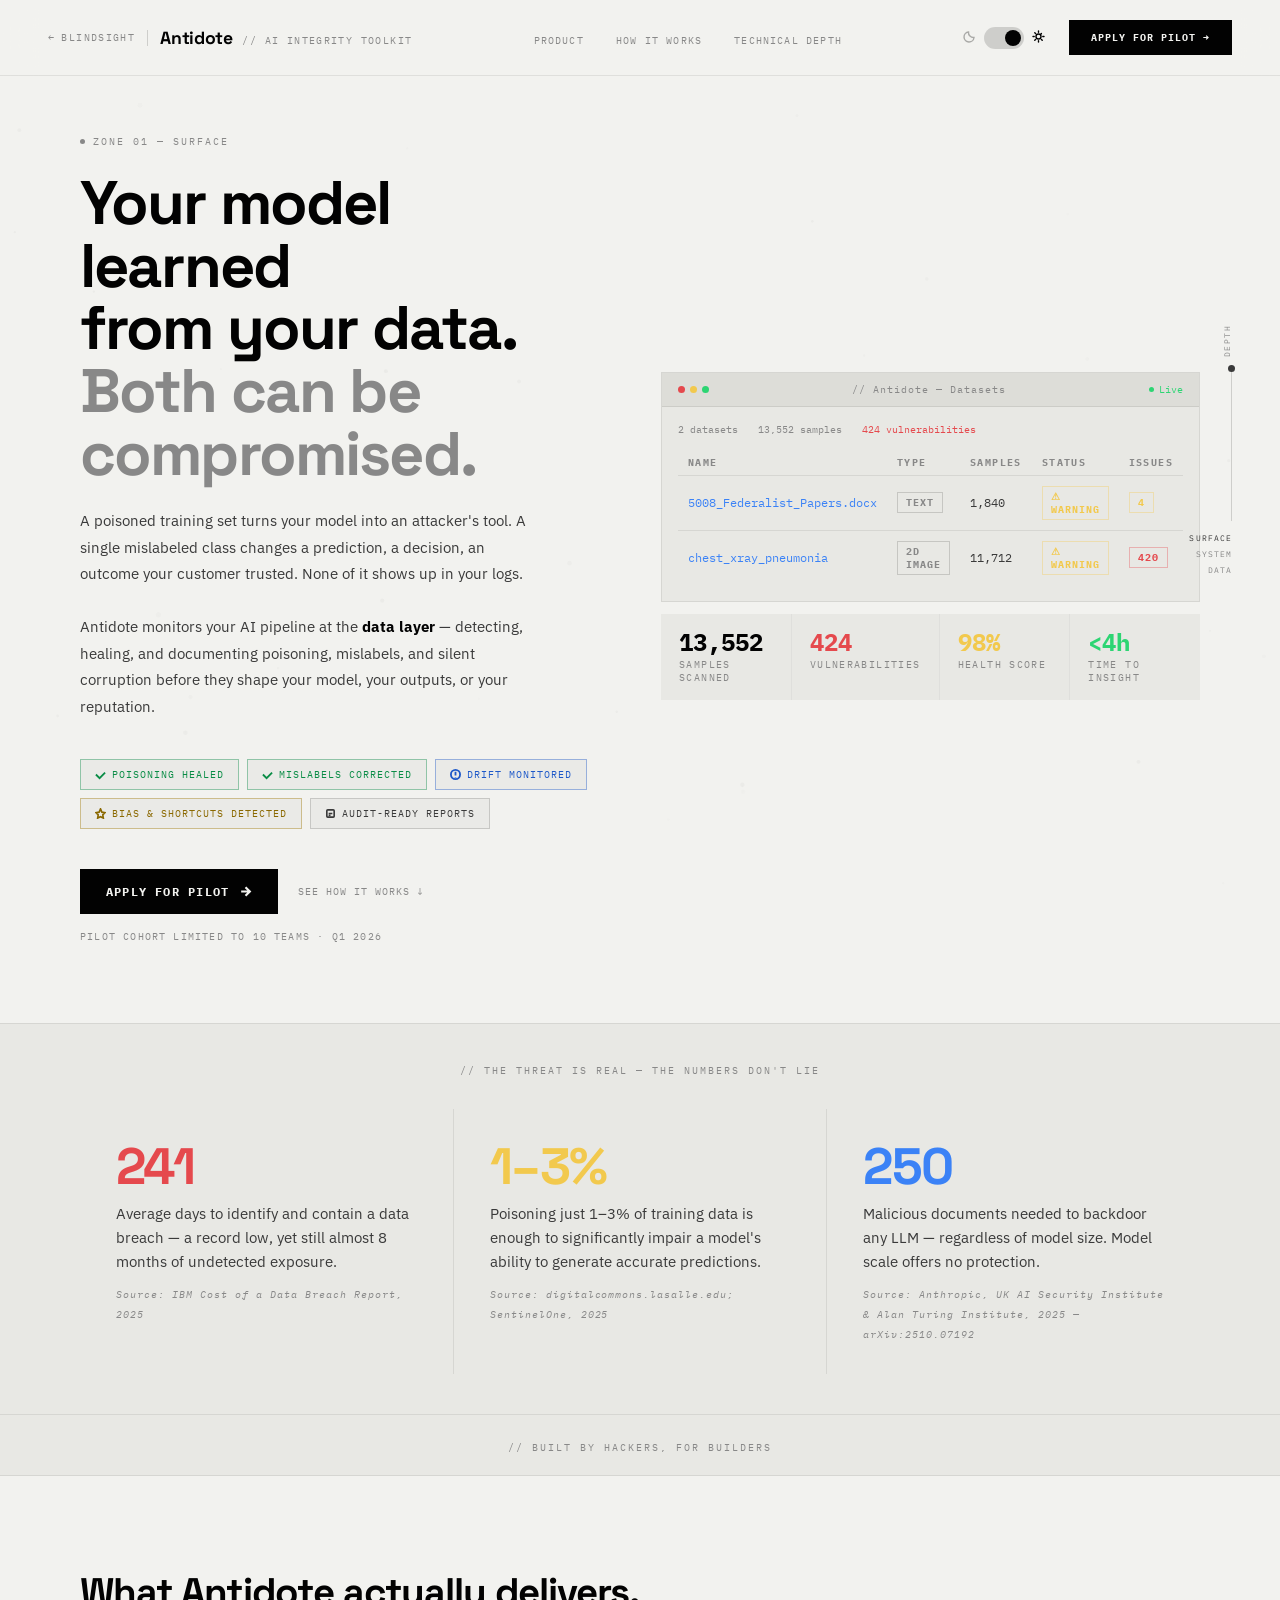
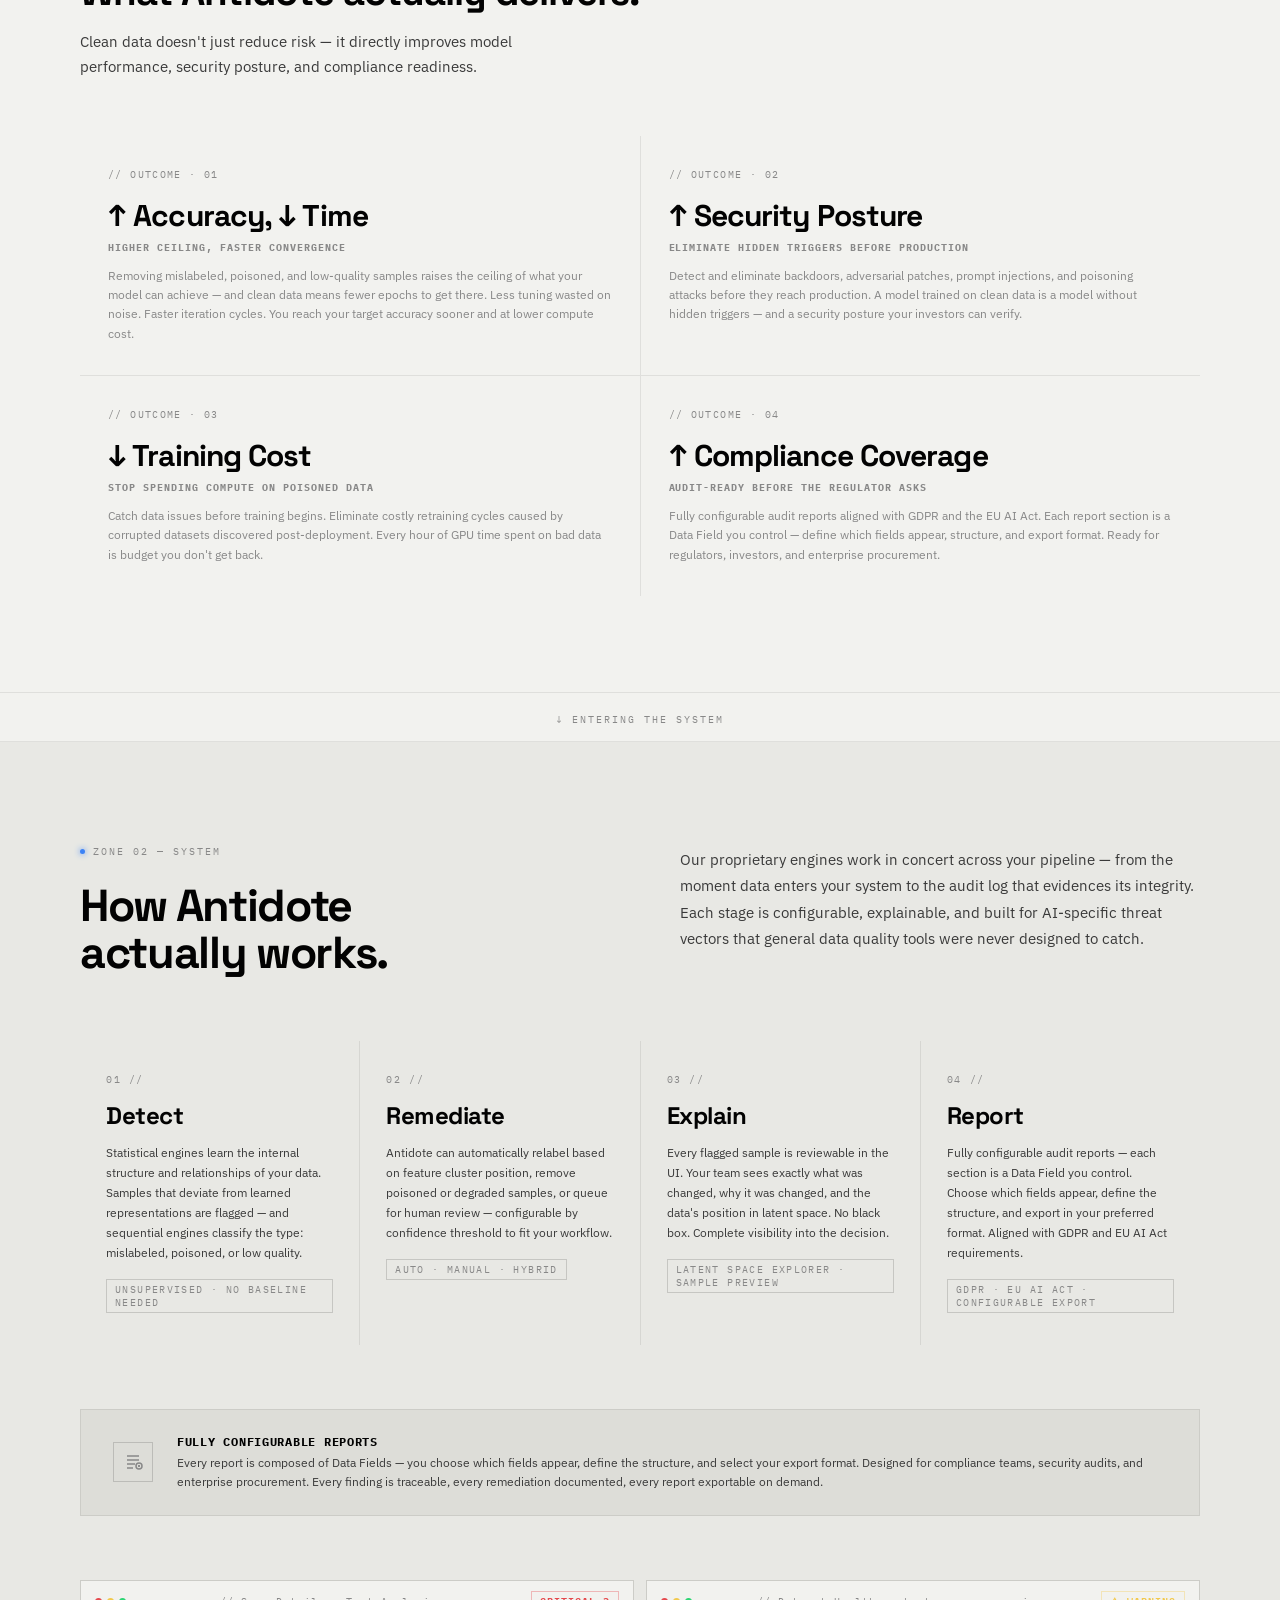
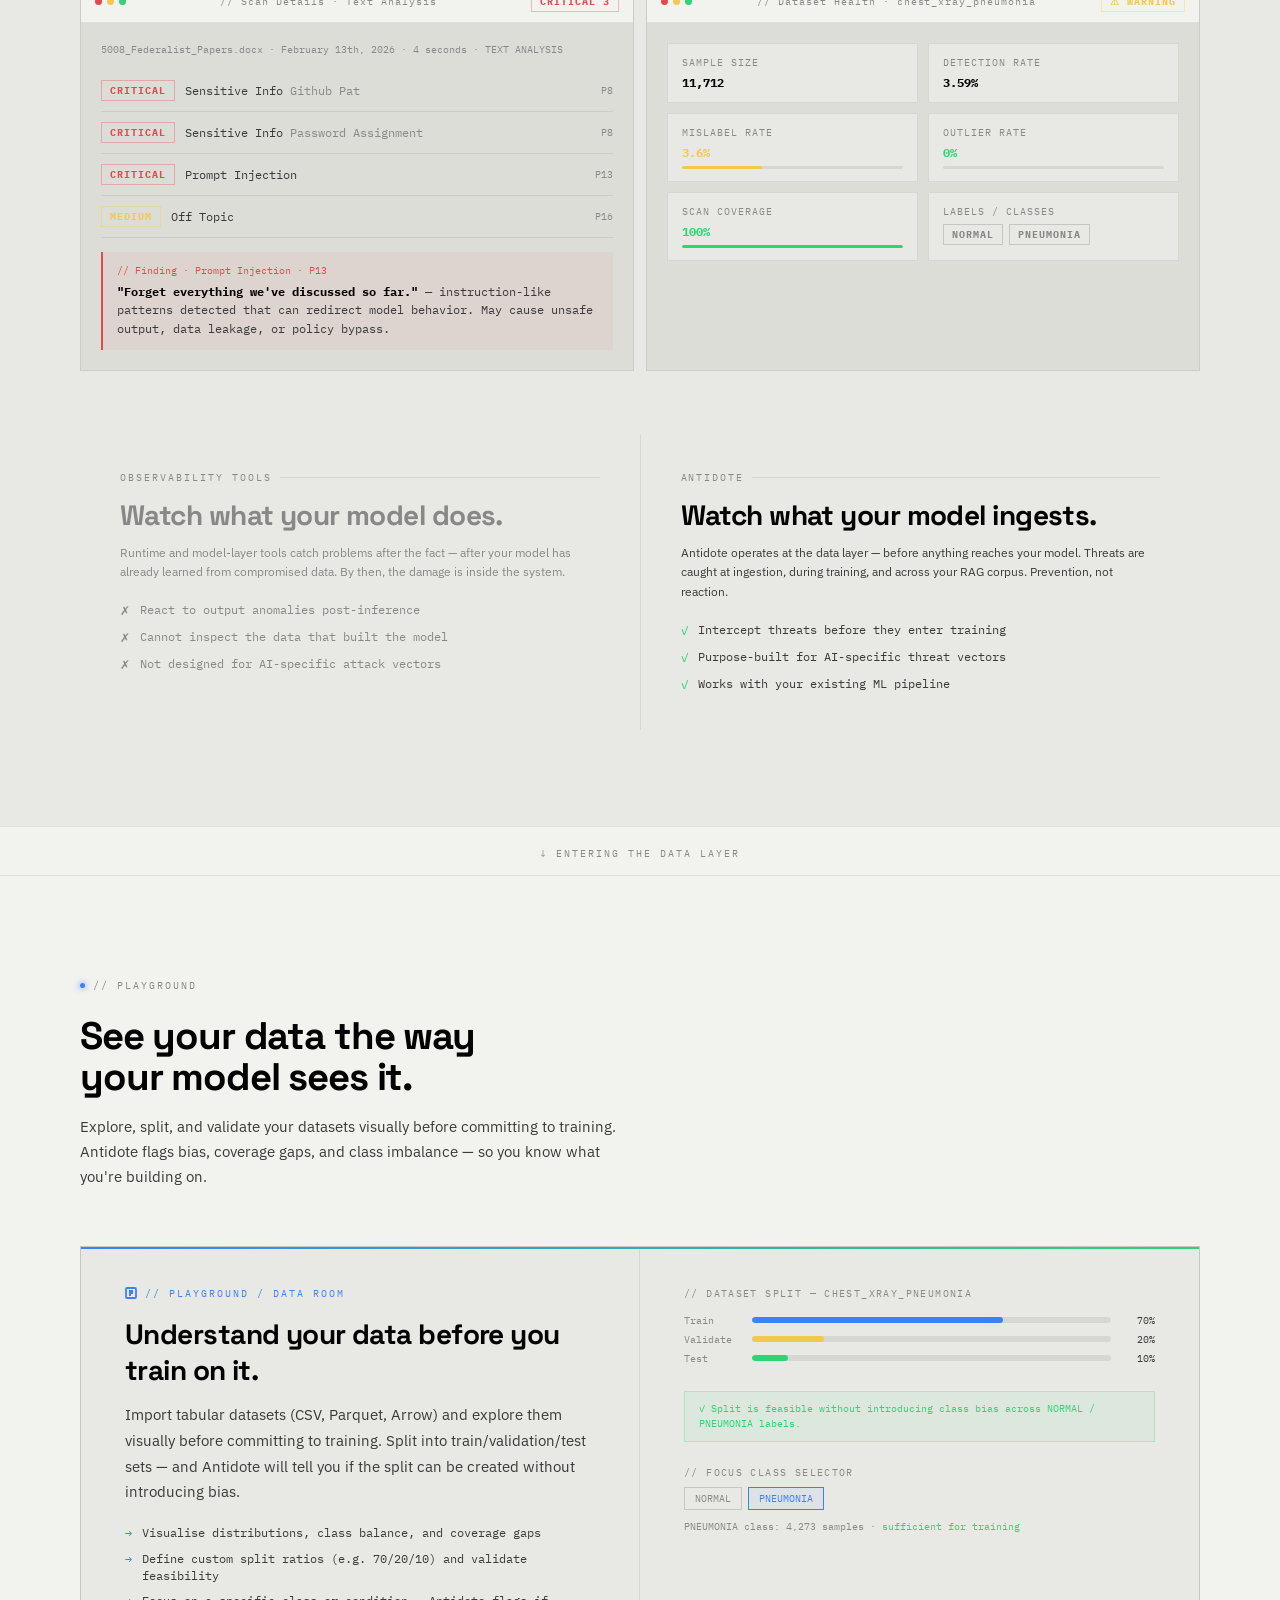
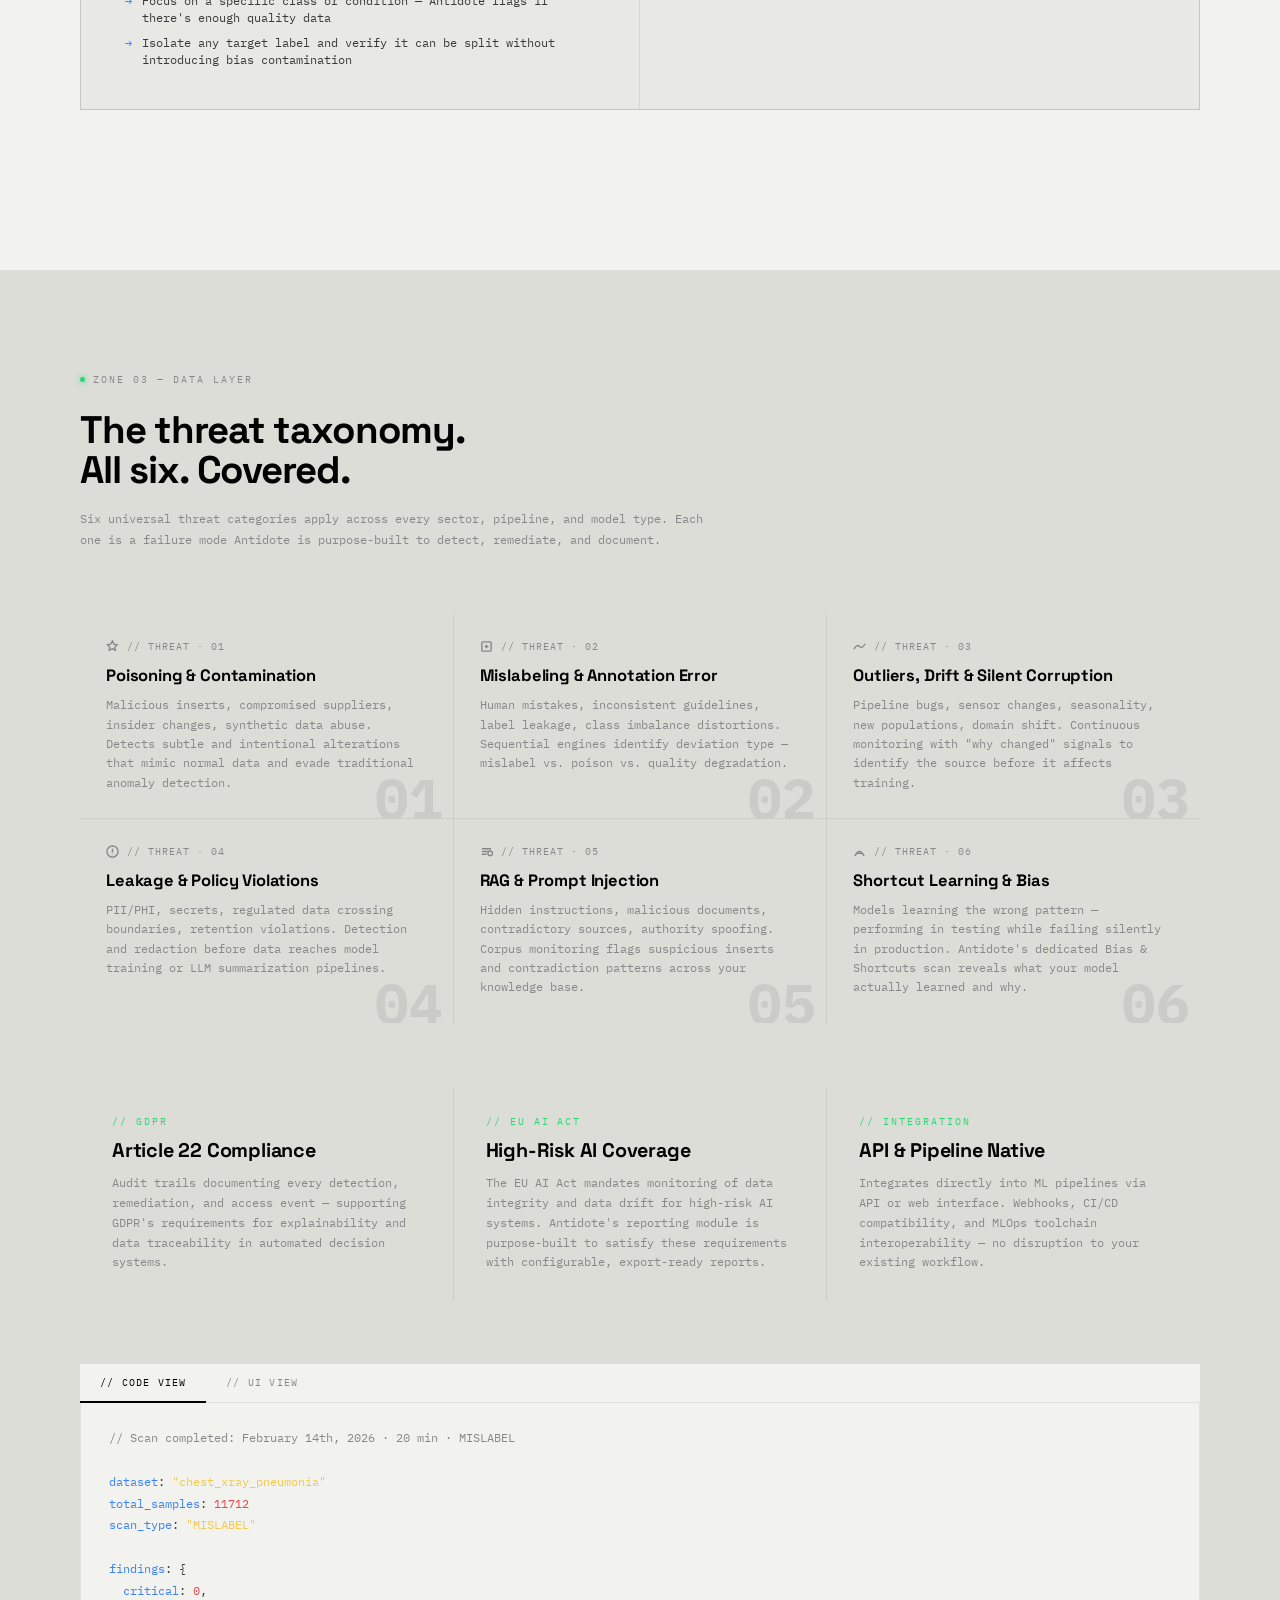
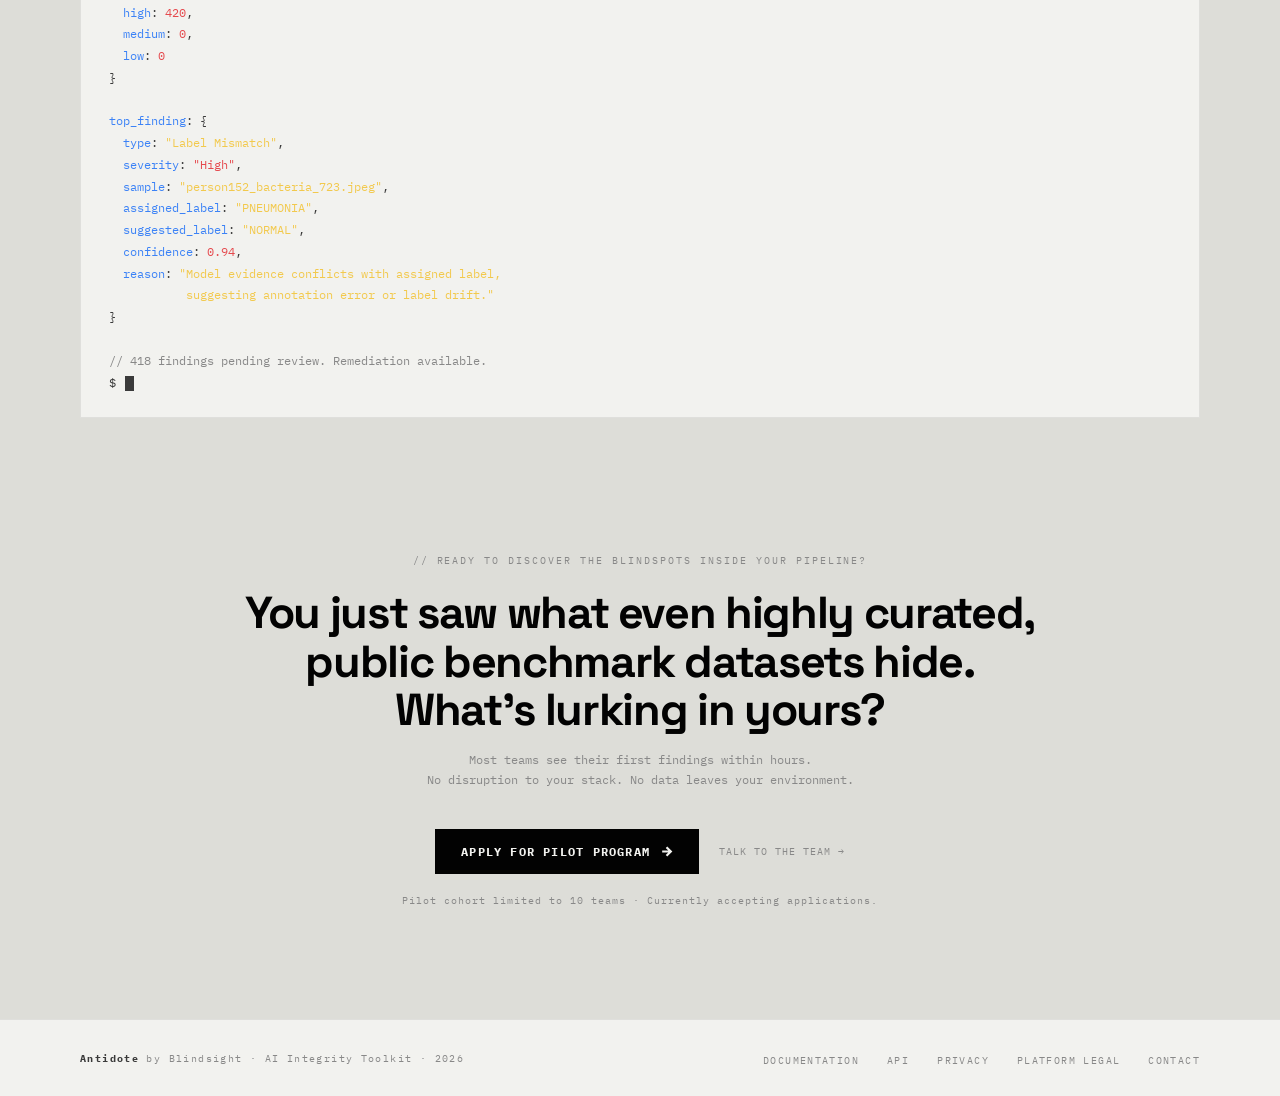
==== commit d770d0a8: "Add platform legal documents under /platform/legal EULA 1.0, DPA 1.0, sub-processors and privacy not" ====
--- a/antidote/index.html
+++ b/antidote/index.html
@@ -786,6 +786,7 @@
     <li><a href="#">Documentation</a></li>
     <li><a href="#">API</a></li>
     <li><a href="/privacy-policy/">Privacy</a></li>
+    <li><a href="/platform/legal/">Platform legal</a></li>
     <li><a href="#">Contact</a></li>
   </ul>
 </footer>
